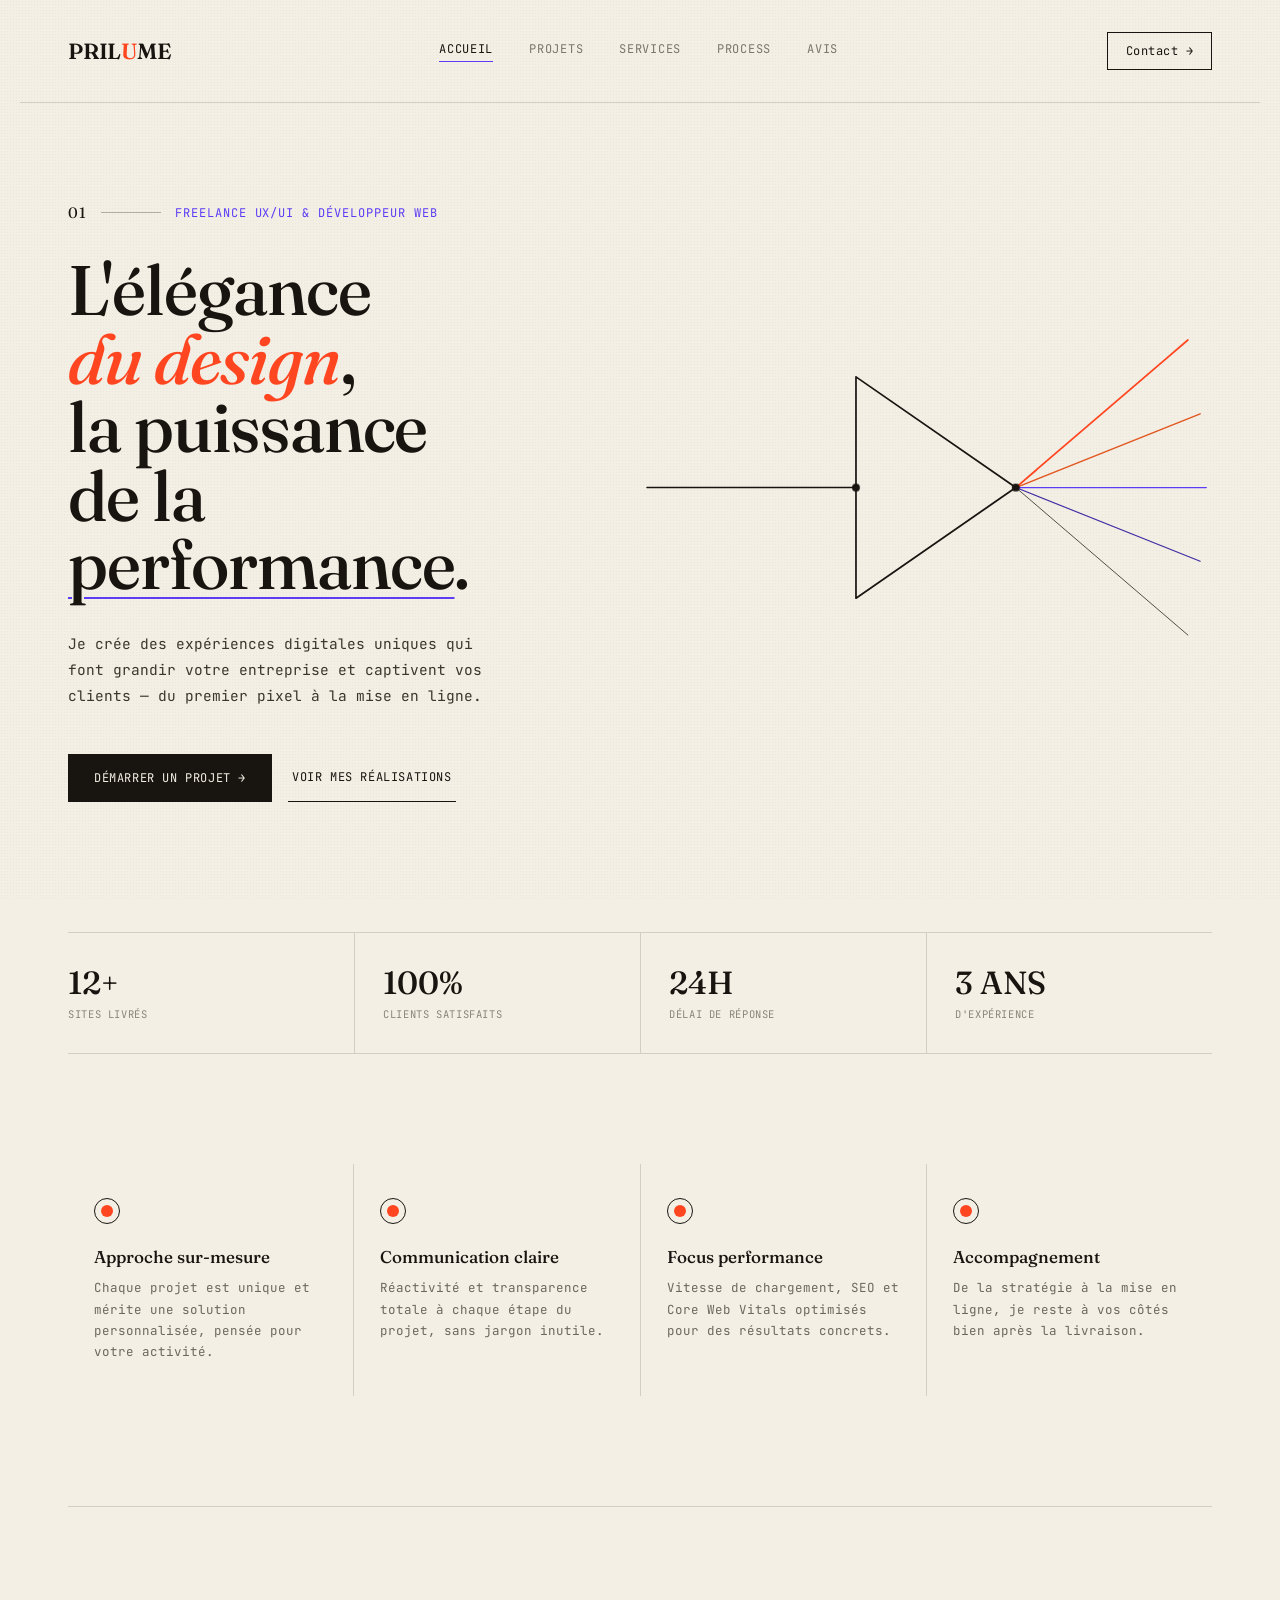
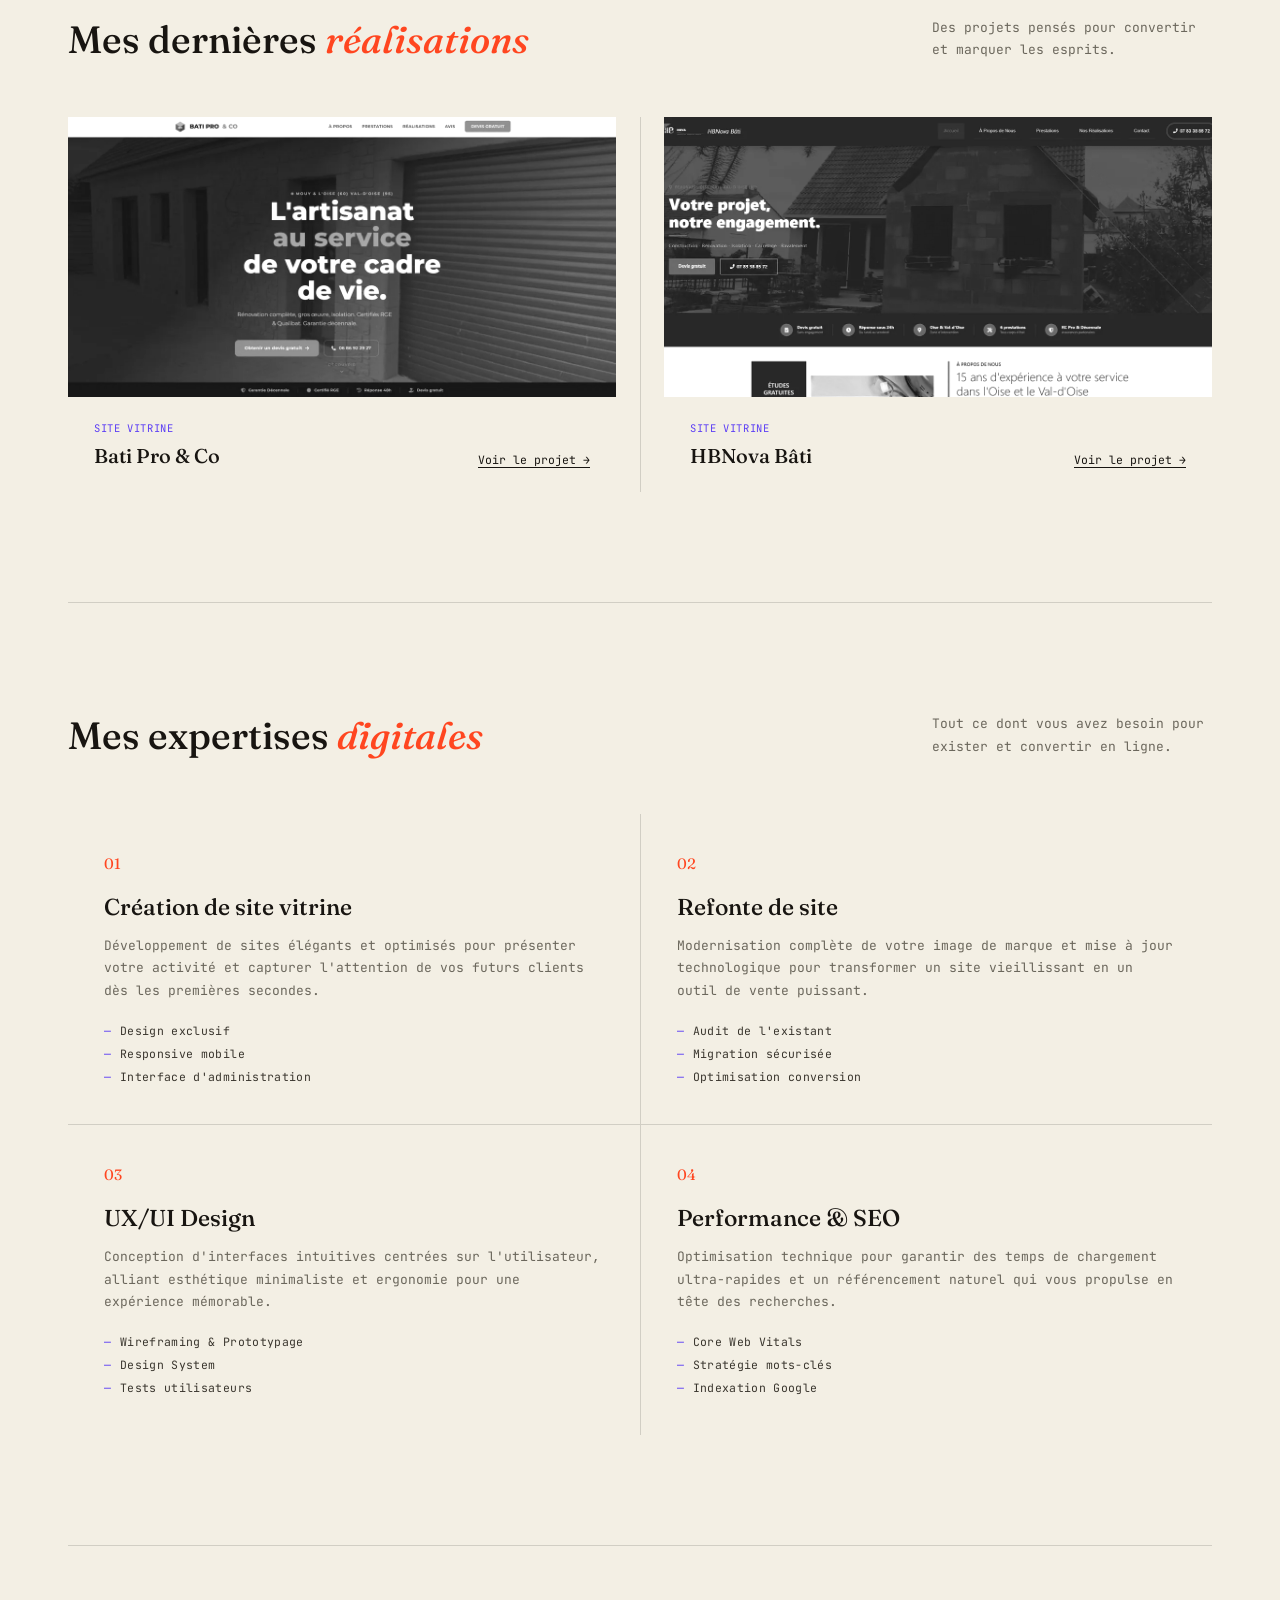
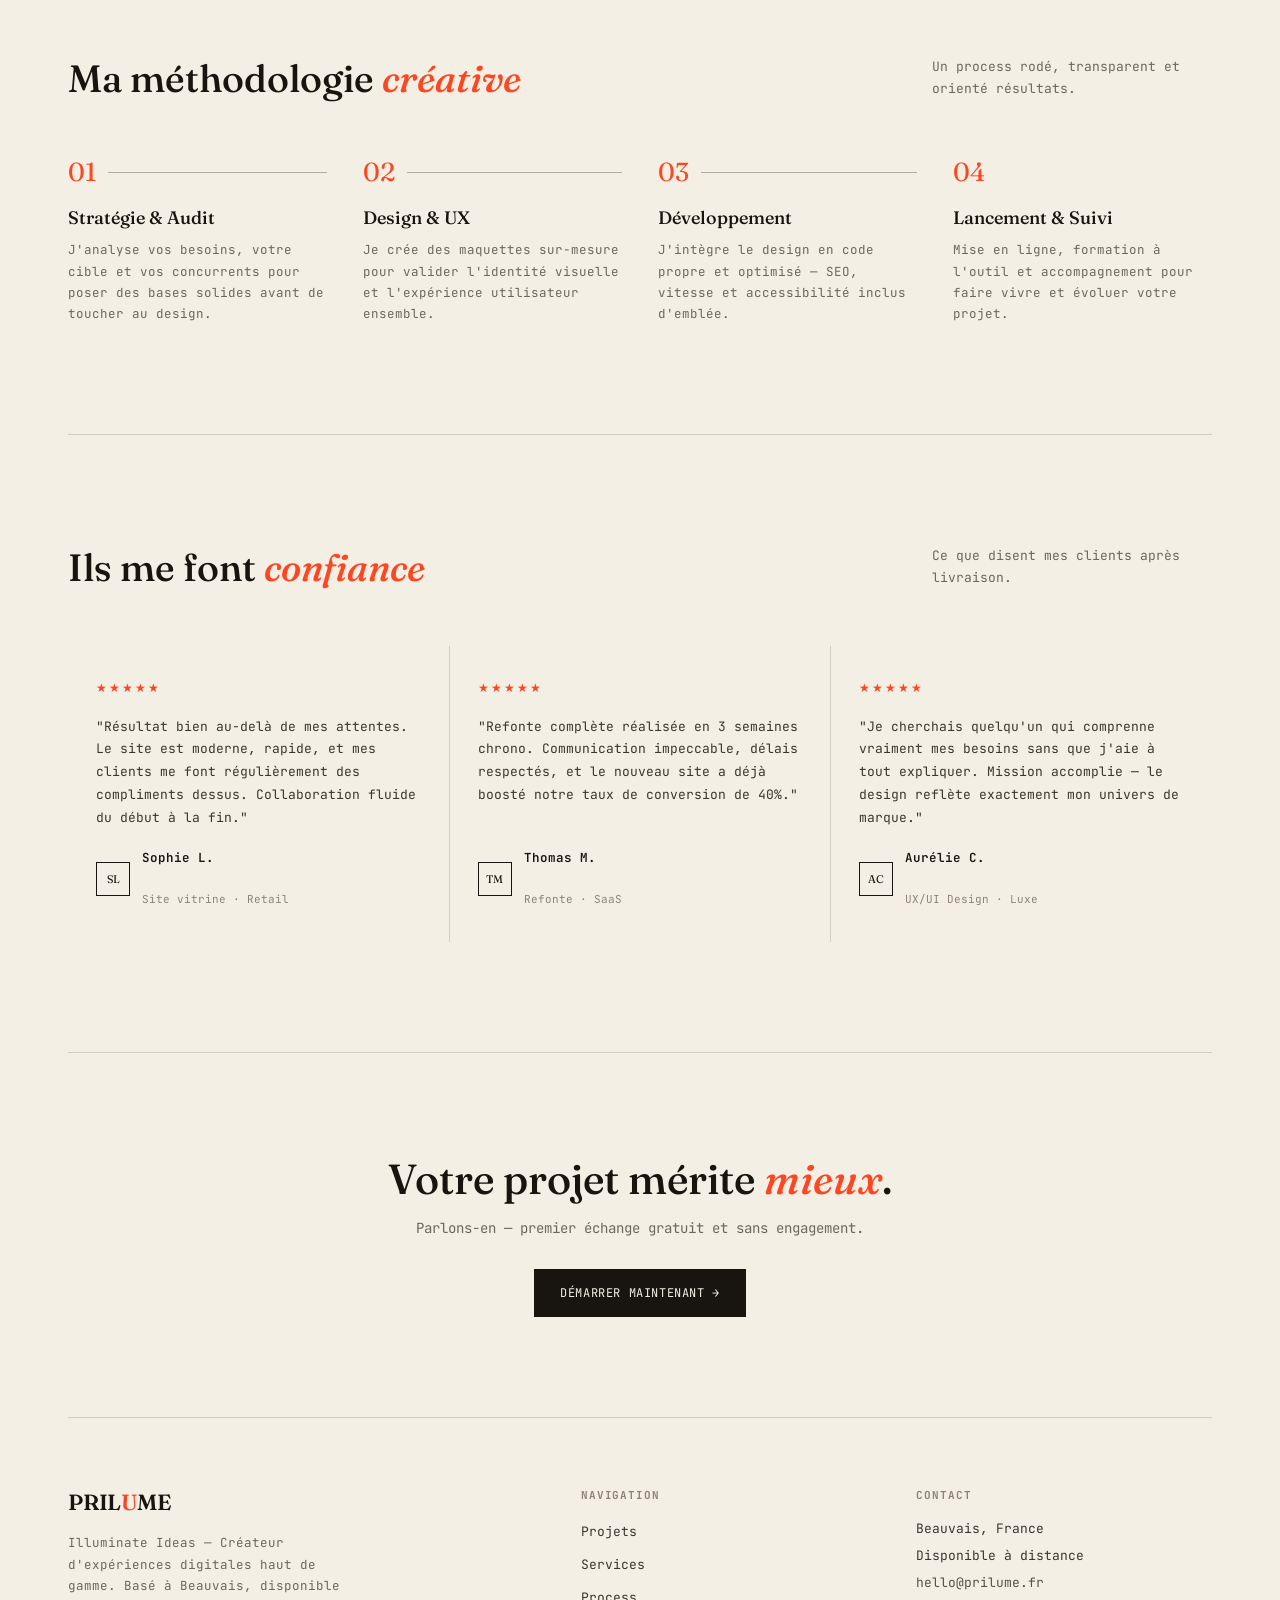
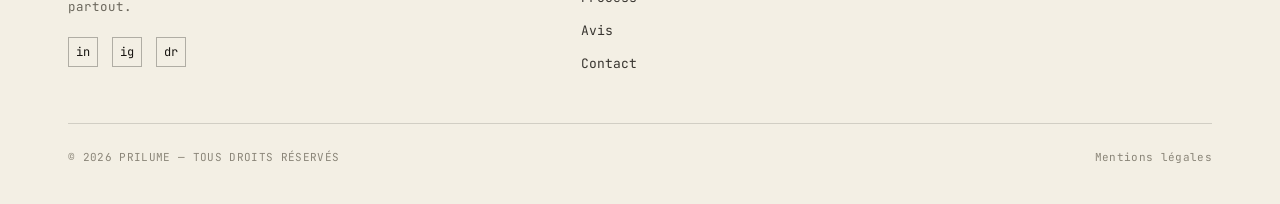
==== index.html @ 45b05589 "Update project link to point to the live site" ====
<!DOCTYPE html>
<html lang="fr">
<head>
<meta charset="UTF-8" />
<meta name="viewport" content="width=device-width, initial-scale=1.0">

<!-- ═══ SEO PRIMAIRE ═══ -->
<title>Prilume — Illuminate Ideas | Freelance UX/UI & Développeur Web Beauvais</title>
<meta name="description" content="Freelance UX/UI & développeur web basé à Beauvais. Sites vitrines, refontes et expériences digitales sur-mesure. Devis gratuit.">
<meta name="author" content="Prilume">
<meta name="robots" content="index, follow, max-snippet:-1, max-image-preview:large, max-video-preview:-1">
<meta name="theme-color" content="#F3EFE4">
<link rel="canonical" href="https://www.prilume.fr/">

<!-- ═══ OPEN GRAPH ═══ -->
<meta property="og:type" content="website">
<meta property="og:locale" content="fr_FR">
<meta property="og:site_name" content="Prilume">
<meta property="og:url" content="https://www.prilume.fr/">
<meta property="og:title" content="Prilume — Illuminate Ideas | Création de sites web modernes">
<meta property="og:description" content="Freelance UX/UI & développeur web basé à Beauvais. Sites vitrines, refontes et expériences digitales sur-mesure. Devis gratuit.">
<meta property="og:image" content="https://www.prilume.fr/img/og-image.jpg">
<meta property="og:image:width" content="1200">
<meta property="og:image:height" content="630">
<meta property="og:image:alt" content="Prilume — Illuminate Ideas">

<!-- ═══ TWITTER CARD ═══ -->
<meta name="twitter:card" content="summary_large_image">
<meta name="twitter:title" content="Prilume — Illuminate Ideas | Création de sites web modernes">
<meta name="twitter:description" content="Freelance UX/UI & développeur web. Sites vitrines, refontes, UX/UI design sur-mesure. Basé à Beauvais.">
<meta name="twitter:image" content="https://www.prilume.fr/img/og-image.jpg">

<!-- ═══ SCHEMA.ORG JSON-LD ═══ -->
<script type="application/ld+json">
[
  {
    "@context": "https://schema.org",
    "@type": "Person",
    "name": "Prilume",
    "url": "https://www.prilume.fr",
    "email": "hello@prilume.fr",
    "jobTitle": "Développeur Web & Designer UX/UI Freelance — Prilume",
    "description": "Freelance UX/UI & développeur web. Basé à Beauvais, disponible à distance. Illuminate Ideas.",
    "address": {
      "@type": "PostalAddress",
      "addressLocality": "Beauvais",
      "addressRegion": "Hauts-de-France",
      "addressCountry": "FR"
    },
    "knowsAbout": ["Création de site web", "UX/UI Design", "SEO", "Refonte web", "Performance web", "HTML", "CSS", "JavaScript"]
  },
  {
    "@context": "https://schema.org",
    "@type": "WebSite",
    "url": "https://www.prilume.fr",
    "name": "Prilume",
    "description": "Freelance UX/UI & développeur web — Illuminate Ideas",
    "inLanguage": "fr-FR"
  },
  {
    "@context": "https://schema.org",
    "@type": "ItemList",
    "name": "Services Prilume",
    "itemListElement": [
      {
        "@type": "Service",
        "position": 1,
        "name": "Création de site vitrine",
        "description": "Développement de sites élégants et optimisés pour présenter votre activité.",
        "provider": { "@type": "Person", "name": "Prilume" },
        "areaServed": "France"
      },
      {
        "@type": "Service",
        "position": 2,
        "name": "Refonte de site web",
        "description": "Modernisation complète de votre image de marque et mise à jour technologique.",
        "provider": { "@type": "Person", "name": "Prilume" },
        "areaServed": "France"
      },
      {
        "@type": "Service",
        "position": 3,
        "name": "UX/UI Design",
        "description": "Conception d'interfaces intuitives centrées sur l'utilisateur.",
        "provider": { "@type": "Person", "name": "Prilume" },
        "areaServed": "France"
      },
      {
        "@type": "Service",
        "position": 4,
        "name": "Performance & SEO",
        "description": "Optimisation technique et référencement naturel.",
        "provider": { "@type": "Person", "name": "Prilume" },
        "areaServed": "France"
      }
    ]
  }
]
</script>

<link rel="icon" type="image/x-icon" href="img/favicon.ico">
<link rel="icon" type="image/png" sizes="32x32" href="img/favicon-32.png">
<link rel="apple-touch-icon" href="img/apple-touch-icon.png">
<link rel="preconnect" href="https://fonts.googleapis.com">
<link rel="preconnect" href="https://fonts.gstatic.com" crossorigin>
<link href="https://fonts.googleapis.com/css2?family=Fraunces:ital,opsz,wght@0,9..144,300;0,9..144,500;0,9..144,600;1,9..144,500&family=JetBrains+Mono:wght@400;500&display=swap" rel="stylesheet">
<link rel="stylesheet" href="style.css">
</head>
<body>

<div class="paper-texture"></div>

<header class="site-header">
  <a href="index.html" class="brand">PRIL<span>U</span>ME</a>
  <nav class="links">
    <a href="#accueil" class="on">Accueil</a>
    <a href="#projets">Projets</a>
    <a href="#services">Services</a>
    <a href="#process">Process</a>
    <a href="#avis">Avis</a>
  </nav>
  <a href="contact.html" class="cta-tag">Contact →</a>
</header>

<div class="wrap">

  <!-- ============ HERO ============ -->
  <section class="hero" id="accueil">
    <div class="hero-left">
      <div class="index-tag">
        <span class="num">01</span>
        <span class="rule"></span>
        <span>FREELANCE UX/UI &amp; DÉVELOPPEUR WEB</span>
      </div>
      <h1 class="hero-title">L'élégance<br/><em>du design</em>,<br/>la puissance<br/>de la <span class="u">performance</span>.</h1>
      <p class="lede">Je crée des expériences digitales uniques qui font grandir votre entreprise et captivent vos clients — du premier pixel à la mise en ligne.</p>
      <div class="btn-row">
        <a href="contact.html" class="btn-ink">DÉMARRER UN PROJET →</a>
        <a href="#projets" class="btn-ghost">VOIR MES RÉALISATIONS</a>
      </div>
    </div>

    <div class="hero-right">
      <div class="optic">
        <svg viewBox="0 85 460 300" id="opticSvg">
          <line id="p-incident" class="draw" x1="0" y1="240" x2="170" y2="240" stroke="#181511" stroke-width="1.2"/>
          <polygon id="p-prism" class="draw" points="170,150 170,330 300,240" stroke="#181511" stroke-width="1.4"/>

          <line id="p-r1" class="draw" x1="300" y1="240" x2="440" y2="120" stroke="#FF4620" stroke-width="1.4"/>
          <line id="p-r2" class="draw" x1="300" y1="240" x2="450" y2="180" stroke="#e2551f" stroke-width="1.1"/>
          <line id="p-r3" class="draw" x1="300" y1="240" x2="455" y2="240" stroke="#5B3DF5" stroke-width="1"/>
          <line id="p-r4" class="draw" x1="300" y1="240" x2="450" y2="300" stroke="#3d2ba3" stroke-width="0.9"/>
          <line id="p-r5" class="draw" x1="300" y1="240" x2="440" y2="360" stroke="#181511" stroke-width="0.6"/>

          <circle class="dot-pop" cx="170" cy="240" r="3.2" fill="#181511" style="animation-delay:.55s"/>
          <circle class="dot-pop" cx="300" cy="240" r="3.2" fill="#181511" style="animation-delay:.95s"/>
        </svg>
        <div class="optic-caption" id="opticCaption">ONE VISION. <span class="lambda">INFINITE DIRECTIONS.</span></div>
      </div>
    </div>
  </section>

  <!-- ============ STATS ============ -->
  <div class="stats">
    <div class="stat"><b>12+</b><span>SITES LIVRÉS</span></div>
    <div class="stat"><b>100%</b><span>CLIENTS SATISFAITS</span></div>
    <div class="stat"><b>24H</b><span>DÉLAI DE RÉPONSE</span></div>
    <div class="stat"><b>3 ANS</b><span>D'EXPÉRIENCE</span></div>
  </div>

  <!-- ============ FEATURES ============ -->
  <section class="section">
    <div class="features-grid">
      <div class="feature-card">
        <div class="icon-mark"></div>
        <h3>Approche sur-mesure</h3>
        <p>Chaque projet est unique et mérite une solution personnalisée, pensée pour votre activité.</p>
      </div>
      <div class="feature-card">
        <div class="icon-mark"></div>
        <h3>Communication claire</h3>
        <p>Réactivité et transparence totale à chaque étape du projet, sans jargon inutile.</p>
      </div>
      <div class="feature-card">
        <div class="icon-mark"></div>
        <h3>Focus performance</h3>
        <p>Vitesse de chargement, SEO et Core Web Vitals optimisés pour des résultats concrets.</p>
      </div>
      <div class="feature-card">
        <div class="icon-mark"></div>
        <h3>Accompagnement</h3>
        <p>De la stratégie à la mise en ligne, je reste à vos côtés bien après la livraison.</p>
      </div>
    </div>
  </section>

  <!-- ============ PORTFOLIO ============ -->
  <section class="section" id="projets">
    <div class="sec-head">
      <h2>Mes dernières <em>réalisations</em></h2>
      <p>Des projets pensés pour convertir et marquer les esprits.</p>
    </div>
    <div class="project-grid">
      <div class="project-card">
        <div class="project-media">
          <img src="img/bati-pro-.webp" alt="Capture d'écran du site Bati Pro & Co" loading="lazy">
        </div>
        <div class="project-info">
          <div>
            <span class="tag">Site vitrine</span>
            <h3>Bati Pro &amp; Co</h3>
          </div>
          <a href="https://bati-pro-co.fr" target="_blank">Voir le projet →</a>
        </div>
      </div>
      <div class="project-card">
        <div class="project-media">
          <img src="img/hbnova-bati.webp" alt="Capture d'écran du site HBNova Bâti" loading="lazy">
        </div>
        <div class="project-info">
          <div>
            <span class="tag">Site vitrine</span>
            <h3>HBNova Bâti</h3>
          </div>
          <a href="https://cem79687.github.io/BatiNova/" target="_blank">Voir le projet →</a>
        </div>
      </div>
    </div>
  </section>

  <!-- ============ SERVICES ============ -->
  <section class="section" id="services">
    <div class="sec-head">
      <h2>Mes expertises <em>digitales</em></h2>
      <p>Tout ce dont vous avez besoin pour exister et convertir en ligne.</p>
    </div>
    <div class="services-grid">
      <div class="service-box">
        <div class="n">01</div>
        <h3>Création de site vitrine</h3>
        <p>Développement de sites élégants et optimisés pour présenter votre activité et capturer l'attention de vos futurs clients dès les premières secondes.</p>
        <ul class="details">
          <li>Design exclusif</li>
          <li>Responsive mobile</li>
          <li>Interface d'administration</li>
        </ul>
      </div>
      <div class="service-box">
        <div class="n">02</div>
        <h3>Refonte de site</h3>
        <p>Modernisation complète de votre image de marque et mise à jour technologique pour transformer un site vieillissant en un outil de vente puissant.</p>
        <ul class="details">
          <li>Audit de l'existant</li>
          <li>Migration sécurisée</li>
          <li>Optimisation conversion</li>
        </ul>
      </div>
      <div class="service-box">
        <div class="n">03</div>
        <h3>UX/UI Design</h3>
        <p>Conception d'interfaces intuitives centrées sur l'utilisateur, alliant esthétique minimaliste et ergonomie pour une expérience mémorable.</p>
        <ul class="details">
          <li>Wireframing &amp; Prototypage</li>
          <li>Design System</li>
          <li>Tests utilisateurs</li>
        </ul>
      </div>
      <div class="service-box">
        <div class="n">04</div>
        <h3>Performance &amp; SEO</h3>
        <p>Optimisation technique pour garantir des temps de chargement ultra-rapides et un référencement naturel qui vous propulse en tête des recherches.</p>
        <ul class="details">
          <li>Core Web Vitals</li>
          <li>Stratégie mots-clés</li>
          <li>Indexation Google</li>
        </ul>
      </div>
    </div>
  </section>

  <!-- ============ PROCESS ============ -->
  <section class="section" id="process">
    <div class="sec-head">
      <h2>Ma méthodologie <em>créative</em></h2>
      <p>Un process rodé, transparent et orienté résultats.</p>
    </div>
    <div class="process-steps">
      <div class="step">
        <div class="step-head"><span class="step-num">01</span><div class="step-line"></div></div>
        <h3>Stratégie &amp; Audit</h3>
        <p>J'analyse vos besoins, votre cible et vos concurrents pour poser des bases solides avant de toucher au design.</p>
      </div>
      <div class="step">
        <div class="step-head"><span class="step-num">02</span><div class="step-line"></div></div>
        <h3>Design &amp; UX</h3>
        <p>Je crée des maquettes sur-mesure pour valider l'identité visuelle et l'expérience utilisateur ensemble.</p>
      </div>
      <div class="step">
        <div class="step-head"><span class="step-num">03</span><div class="step-line"></div></div>
        <h3>Développement</h3>
        <p>J'intègre le design en code propre et optimisé — SEO, vitesse et accessibilité inclus d'emblée.</p>
      </div>
      <div class="step">
        <div class="step-head"><span class="step-num">04</span></div>
        <h3>Lancement &amp; Suivi</h3>
        <p>Mise en ligne, formation à l'outil et accompagnement pour faire vivre et évoluer votre projet.</p>
      </div>
    </div>
  </section>

  <!-- ============ AVIS ============ -->
  <section class="section" id="avis">
    <div class="sec-head">
      <h2>Ils me font <em>confiance</em></h2>
      <p>Ce que disent mes clients après livraison.</p>
    </div>
    <div class="avis-grid">
      <div class="avis-card">
        <div class="avis-stars">★★★★★</div>
        <p class="quote">"Résultat bien au-delà de mes attentes. Le site est moderne, rapide, et mes clients me font régulièrement des compliments dessus. Collaboration fluide du début à la fin."</p>
        <div class="avis-author">
          <div class="avis-avatar">SL</div>
          <div><strong>Sophie L.</strong><br/><span>Site vitrine · Retail</span></div>
        </div>
      </div>
      <div class="avis-card">
        <div class="avis-stars">★★★★★</div>
        <p class="quote">"Refonte complète réalisée en 3 semaines chrono. Communication impeccable, délais respectés, et le nouveau site a déjà boosté notre taux de conversion de 40%."</p>
        <div class="avis-author">
          <div class="avis-avatar">TM</div>
          <div><strong>Thomas M.</strong><br/><span>Refonte · SaaS</span></div>
        </div>
      </div>
      <div class="avis-card">
        <div class="avis-stars">★★★★★</div>
        <p class="quote">"Je cherchais quelqu'un qui comprenne vraiment mes besoins sans que j'aie à tout expliquer. Mission accomplie — le design reflète exactement mon univers de marque."</p>
        <div class="avis-author">
          <div class="avis-avatar">AC</div>
          <div><strong>Aurélie C.</strong><br/><span>UX/UI Design · Luxe</span></div>
        </div>
      </div>
    </div>
  </section>

  <!-- ============ CTA BAND ============ -->
  <div class="cta-band">
    <h2>Votre projet mérite <em>mieux</em>.</h2>
    <p>Parlons-en — premier échange gratuit et sans engagement.</p>
    <a href="contact.html" class="btn-ink">DÉMARRER MAINTENANT →</a>
  </div>

  <!-- ============ FOOTER ============ -->
  <footer class="site-footer">
    <div class="footer-grid">
      <div class="footer-brand">
        <a href="index.html" class="brand">PRIL<span>U</span>ME</a>
        <p>Illuminate Ideas — Créateur d'expériences digitales haut de gamme. Basé à Beauvais, disponible partout.</p>
        <div class="footer-socials">
          <a href="#" aria-label="LinkedIn">in</a>
          <a href="#" aria-label="Instagram">ig</a>
          <a href="#" aria-label="Dribbble">dr</a>
        </div>
      </div>
      <div class="footer-col">
        <h4>Navigation</h4>
        <ul>
          <li><a href="#projets">Projets</a></li>
          <li><a href="#services">Services</a></li>
          <li><a href="#process">Process</a></li>
          <li><a href="#avis">Avis</a></li>
          <li><a href="contact.html">Contact</a></li>
        </ul>
      </div>
      <div class="footer-col">
        <h4>Contact</h4>
        <p>Beauvais, France</p>
        <p>Disponible à distance</p>
        <p><a href="mailto:hello@prilume.fr">hello@prilume.fr</a></p>
      </div>
    </div>
    <div class="wrap footer-bottom" style="padding-left:0;padding-right:0;">
      <span>© 2026 PRILUME — TOUS DROITS RÉSERVÉS</span>
      <div class="legal-links">
        <a href="mentions-legales.html">Mentions légales</a>
      </div>
    </div>
  </footer>

</div>

<script>
  function animatePrism(){
    const seq = [
      { id:"p-incident", d:550,  t:0 },
      { id:"p-prism",    d:750,  t:450 },
      { id:"p-r1",       d:400,  t:1300 },
      { id:"p-r2",       d:400,  t:1450 },
      { id:"p-r3",       d:400,  t:1600 },
      { id:"p-r4",       d:400,  t:1750 },
      { id:"p-r5",       d:400,  t:1900 },
    ];
    seq.forEach(({id,d,t})=>{
      const el = document.getElementById(id);
      if(!el) return;
      const len = el.getTotalLength();
      el.style.transition = "none";
      el.style.strokeDasharray = len;
      el.style.strokeDashoffset = len;
      el.getBoundingClientRect();
      el.style.transition = `stroke-dashoffset ${d}ms ease`;
      setTimeout(()=>{ el.style.strokeDashoffset = 0; }, t);
    });

    // relance les popups (points + labels) en reinitialisant leur animation CSS
    document.querySelectorAll("#opticSvg .dot-pop, #opticSvg .optic-label").forEach(el=>{
      el.style.animation = "none";
      el.getBoundingClientRect();
      el.style.animation = "";
    });

    // texte "PRISM OF IDEAS" : reapparait juste apres la fin du dernier rayon
    const caption = document.getElementById("opticCaption");
    if(caption){
      caption.classList.remove("show");
      void caption.offsetWidth; // force reflow pour rejouer la transition
      setTimeout(()=> caption.classList.add("show"), 2450);
    }
  }

  // Delais des points/labels ajustes pour coller au rythme plus lent
  document.getElementById("opticSvg").querySelectorAll(".dot-pop")[0].style.animationDelay = ".5s";
  document.getElementById("opticSvg").querySelectorAll(".dot-pop")[1].style.animationDelay = "1.3s";

  window.addEventListener("load", ()=>{
    requestAnimationFrame(animatePrism);
    // boucle douce : relance toute la sequence toutes les 8 secondes
    setInterval(()=> requestAnimationFrame(animatePrism), 6000);
  });

  /* Nav active au scroll */
  const sections = document.querySelectorAll("section[id]");
  const navLinks = document.querySelectorAll("nav.links a[href^='#']");
  const obs = new IntersectionObserver((entries)=>{
    entries.forEach(e=>{
      if(e.isIntersecting){
        navLinks.forEach(l=>l.classList.remove("on"));
        const active = document.querySelector(`nav.links a[href="#${e.target.id}"]`);
        if(active) active.classList.add("on");
      }
    });
  }, { threshold:0.4 });
  sections.forEach(s=>obs.observe(s));
</script>

<a href="contact.html" class="floating-cta" id="floatingCta">DÉMARRER UN PROJET →</a>

<script>
  /* CTA flottant : apparait apres le hero, se cache pres du gros CTA du bas
     (pour eviter d'avoir deux boutons identiques visibles en meme temps) */
  const floatingCta = document.getElementById("floatingCta");
  const heroSection  = document.querySelector(".hero");
  const ctaBand      = document.querySelector(".cta-band");
  let pastHero = false;
  let nearBigCta = false;

  function updateFloatingCta(){
    if(!floatingCta) return;
    floatingCta.classList.toggle("show", pastHero && !nearBigCta);
  }

  if(heroSection){
    new IntersectionObserver((entries)=>{
      entries.forEach(e=>{
        pastHero = !e.isIntersecting && e.boundingClientRect.top < 0;
        updateFloatingCta();
      });
    }, { threshold:0 }).observe(heroSection);
  }

  if(ctaBand){
    new IntersectionObserver((entries)=>{
      entries.forEach(e=>{
        nearBigCta = e.isIntersecting;
        updateFloatingCta();
      });
    }, { threshold:0.15 }).observe(ctaBand);
  }
</script>

</body>
</html>
---- style.css ----
/* ===================================================
   PRILUME — Direction "Spectre & Papier"
   Feuille de style partagee (toutes pages)
=================================================== */

:root{
  --paper: #F3EFE4;
  --paper-2: #ECE7D8;
  --ink: #181511;
  --ink-soft: #3a362e;
  --ink-mute: #6b675c;
  --ink-faint: #8a8578;
  --line: rgba(24,21,17,0.15);
  --line-strong: rgba(24,21,17,0.3);
  --orange: #FF4620;
  --violet: #5B3DF5;
  --violet-dark: #3d2ba3;
}

*{ box-sizing:border-box; margin:0; padding:0; }
html{ scroll-behavior:smooth; }
body{
  background:var(--paper);
  color:var(--ink);
  font-family:'JetBrains Mono', monospace;
  overflow-x:hidden;
}
a{ color:inherit; }
img{ max-width:100%; display:block; }
ul{ list-style:none; }

.paper-texture{
  position:fixed; inset:0;
  background-image: radial-gradient(rgba(24,21,17,0.035) 1px, transparent 1px);
  background-size:3px 3px;
  pointer-events:none; z-index:1;
}

.wrap{ max-width:1240px; margin:0 auto; padding:0 48px; position:relative; z-index:2; }
@media (max-width:800px){ .wrap{ padding:0 24px; } }

/* ============ NAV ============ */
header.site-header{
  display:flex; align-items:center; justify-content:space-between;
  padding:32px 48px; max-width:1240px; margin:0 auto;
  border-bottom:1px solid var(--line);
  position:relative; z-index:20;
}
@media (max-width:800px){ header.site-header{ padding:24px; } }

.brand{ font-family:'Fraunces', serif; font-size:22px; font-weight:600; letter-spacing:-0.01em; text-decoration:none; }
.brand span{ color:var(--orange); }

nav.links{ display:flex; gap:36px; font-size:12px; letter-spacing:0.06em; text-transform:uppercase; }
nav.links a{ text-decoration:none; opacity:0.55; transition:opacity .2s; padding-bottom:4px; }
nav.links a.on{ opacity:1; border-bottom:1px solid var(--violet); }
nav.links a:hover{ opacity:1; }
@media (max-width:900px){ nav.links{ display:none; } }

.cta-tag{
  font-size:12px; letter-spacing:0.04em; padding:10px 18px;
  border:1px solid var(--ink); text-decoration:none; white-space:nowrap;
}
.cta-tag:hover{ background:var(--ink); color:var(--paper); }

/* ============ INDEX TAG (badge/kicker) ============ */
.index-tag{
  display:flex; align-items:center; gap:14px;
  font-size:12px; letter-spacing:0.08em; color:var(--violet); margin-bottom:34px;
}
.index-tag .num{ font-family:'Fraunces', serif; font-size:15px; color:var(--ink); }
.index-tag .rule{ flex:1; max-width:60px; height:1px; background:var(--line-strong); }

/* ============ HERO ============ */
.hero{
  display:grid; grid-template-columns:1fr 1.05fr; gap:40px;
  align-items:center; padding:100px 0 130px;
}
@media (max-width:900px){ .hero{ grid-template-columns:1fr; padding:60px 0 70px; } }

h1.hero-title{
  font-family:'Fraunces', serif; font-weight:500; font-size:70px;
  line-height:0.98; letter-spacing:-0.015em; margin-bottom:32px;
}
@media (max-width:900px){ h1.hero-title{ font-size:44px; } }
h1.hero-title em{ font-style:italic; color:var(--orange); }
h1.hero-title .u{ text-decoration:underline; text-decoration-color:var(--violet); text-underline-offset:8px; text-decoration-thickness:2px; font-style:normal; }

.lede{ font-size:14.5px; line-height:1.8; max-width:420px; color:var(--ink-soft); margin-bottom:44px; }

.btn-row{ display:flex; gap:16px; align-items:center; flex-wrap:wrap; }
.btn-ink{
  background:var(--ink); color:var(--paper); font-size:12px; letter-spacing:0.05em;
  padding:16px 26px; text-decoration:none; display:inline-flex; align-items:center; gap:10px;
  border:none; cursor:pointer; font-family:'JetBrains Mono', monospace;
}
.btn-ink:hover{ background:var(--orange); }
.btn-ghost{
  font-size:12px; letter-spacing:0.05em; padding:16px 4px;
  border-bottom:1px solid var(--ink); text-decoration:none;
}

/* ============ Diagramme optique ============ */
.optic{ position:relative; aspect-ratio: 460 / 300; width:100%; }
@media (max-width:900px){ .optic{ aspect-ratio: 460 / 300; } }
.optic svg{ width:100%; height:100%; overflow:visible; }
.draw{ fill:none; stroke-linecap:round; stroke-linejoin:round; }
.dot-pop{ opacity:0; transform-origin:center; animation:popIn .4s ease forwards; }
@keyframes popIn{ 0%{opacity:0; transform:scale(0);} 70%{opacity:1; transform:scale(1.4);} 100%{opacity:1; transform:scale(1);} }
.optic-label{ font-family:'JetBrains Mono', monospace; font-size:10.5px; letter-spacing:0.05em; fill:var(--ink-faint); opacity:0; animation:fadeInLabel .6s ease forwards; }
@keyframes fadeInLabel{ to{opacity:1;} }

.optic-caption{
  text-align:center; margin-top:22px;
  font-size:11.5px; letter-spacing:0.38em; text-transform:uppercase;
  color:var(--ink-mute);
  opacity:0; transform:translateY(8px);
  transition:opacity 1.3s ease, transform 1.3s ease;
}
.optic-caption.show{ opacity:1; transform:translateY(0); }
.optic-caption .lambda{ color:var(--orange); font-style:normal; }

/* ============ STATS ============ */
.stats{
  display:grid; grid-template-columns:repeat(4,1fr);
  border-top:1px solid var(--line); border-bottom:1px solid var(--line);
}
@media (max-width:700px){ .stats{ grid-template-columns:repeat(2,1fr); } }
.stat{ padding:30px 0; border-left:1px solid var(--line); padding-left:28px; }
.stat:first-child{ border-left:none; padding-left:0; }
@media (max-width:700px){ .stat:nth-child(2n+1){ border-left:none; padding-left:0; } .stat{ border-top:1px solid var(--line); padding-top:24px; } .stat:nth-child(-n+2){ border-top:none; } }
.stat b{ font-family:'Fraunces', serif; font-size:32px; font-weight:500; display:block; }
.stat span{ font-size:10.5px; letter-spacing:0.06em; color:var(--ink-faint); text-transform:uppercase; }

/* ============ SECTION HEADER GENERIQUE ============ */
.section{ padding:110px 0; border-bottom:1px solid var(--line); }
@media (max-width:900px){ .section{ padding:64px 0; } }
.sec-head{ display:flex; justify-content:space-between; align-items:flex-end; margin-bottom:56px; gap:40px; }
@media (max-width:800px){ .sec-head{ flex-direction:column; align-items:flex-start; gap:16px; } }
.sec-head h2{ font-family:'Fraunces', serif; font-weight:500; font-size:38px; max-width:520px; line-height:1.12; }
.sec-head h2 em{ font-style:italic; color:var(--orange); }
.sec-head p{ font-size:13px; color:var(--ink-mute); max-width:280px; line-height:1.7; }

/* ============ FEATURES ============ */
.features-grid{ display:grid; grid-template-columns:repeat(4,1fr); gap:1px; background:var(--line); }
@media (max-width:900px){ .features-grid{ grid-template-columns:repeat(2,1fr); } }
.feature-card{ background:var(--paper); padding:34px 26px; }
.feature-card .icon-mark{ width:26px; height:26px; border:1px solid var(--ink); border-radius:50%; margin-bottom:22px; position:relative; }
.feature-card .icon-mark::after{ content:""; position:absolute; inset:6px; background:var(--orange); border-radius:50%; }
.feature-card h3{ font-family:'Fraunces', serif; font-weight:500; font-size:17px; margin-bottom:10px; }
.feature-card p{ font-size:12.5px; line-height:1.7; color:var(--ink-mute); }

/* ============ PORTFOLIO ============ */
.project-grid{ display:grid; grid-template-columns:repeat(2,1fr); gap:48px; }
@media (max-width:800px){ .project-grid{ grid-template-columns:1fr; gap:40px; } }
.project-card{ background:var(--paper); position:relative; overflow:visible; }
.project-card:not(:first-child)::before{ content:""; position:absolute; left:-24px; top:0; bottom:0; width:1px; background:var(--line); }
@media (max-width:800px){ .project-card:not(:first-child)::before{ display:none; } }
.project-media{ height:280px; overflow:hidden; background:var(--paper-2); position:relative; }
.project-media img{ width:100%; height:100%; object-fit:cover; transition:filter .3s ease; }
@media (hover:hover) and (pointer:fine){
  .project-media img{ filter:grayscale(1) contrast(1.05); }
  .project-card:hover .project-media img{ filter:grayscale(0) contrast(1.05); }
}
.project-placeholder{ height:280px; display:flex; flex-direction:column; align-items:center; justify-content:center; gap:10px; color:var(--ink-faint); border:1px dashed var(--line-strong); margin:1px; }
.project-info{ padding:24px 26px; display:flex; justify-content:space-between; align-items:flex-end; }
.project-info span.tag{ font-size:10.5px; letter-spacing:0.06em; color:var(--violet); text-transform:uppercase; display:block; margin-bottom:8px; }
.project-info h3{ font-family:'Fraunces', serif; font-weight:500; font-size:20px; }
.project-info a{ font-size:11.5px; text-decoration:none; border-bottom:1px solid var(--ink); white-space:nowrap; }

/* ============ SERVICES ============ */
.services-grid{ display:grid; grid-template-columns:repeat(2,1fr); gap:1px; background:var(--line); }
@media (max-width:800px){ .services-grid{ grid-template-columns:1fr; } }
.service-box{ background:var(--paper); padding:40px 36px; }
.service-box .n{ font-family:'Fraunces', serif; font-size:15px; color:var(--orange); margin-bottom:20px; }
.service-box h3{ font-family:'Fraunces', serif; font-weight:500; font-size:23px; margin-bottom:14px; }
.service-box p{ font-size:13px; line-height:1.75; color:var(--ink-mute); margin-bottom:20px; }
.service-box .details{ display:flex; flex-direction:column; gap:8px; }
.service-box .details li{ font-size:11.5px; letter-spacing:0.03em; color:var(--ink-soft); padding-left:16px; position:relative; }
.service-box .details li::before{ content:"—"; position:absolute; left:0; color:var(--violet); }

/* ============ PROCESS ============ */
.process-steps{ display:grid; grid-template-columns:repeat(4,1fr); gap:36px; }
@media (max-width:800px){ .process-steps{ grid-template-columns:1fr 1fr; } }
.step .step-head{ display:flex; align-items:center; gap:12px; margin-bottom:18px; }
.step .step-num{ font-family:'Fraunces', serif; font-size:26px; color:var(--orange); }
.step .step-line{ flex:1; height:1px; background:var(--line-strong); }
.step h3{ font-family:'Fraunces', serif; font-weight:500; font-size:18px; margin-bottom:10px; }
.step p{ font-size:12.5px; line-height:1.7; color:var(--ink-mute); }

/* ============ AVIS ============ */
.avis-grid{ display:grid; grid-template-columns:repeat(3,1fr); gap:1px; background:var(--line); }
@media (max-width:800px){ .avis-grid{ grid-template-columns:1fr; } }
.avis-card{ background:var(--paper); padding:34px 28px; display:flex; flex-direction:column; gap:20px; }
.avis-stars{ color:var(--orange); font-size:12px; letter-spacing:2px; }
.avis-card p.quote{ font-size:13px; line-height:1.75; color:var(--ink-soft); }
.avis-author{ display:flex; align-items:center; gap:12px; margin-top:auto; }
.avis-avatar{ width:34px; height:34px; border:1px solid var(--ink); display:flex; align-items:center; justify-content:center; font-size:11px; font-family:'Fraunces',serif; flex-shrink:0; }
.avis-author strong{ display:block; font-size:12.5px; font-weight:600; }
.avis-author span{ font-size:11px; color:var(--ink-faint); }

/* ============ CTA BAND ============ */
.cta-band{ padding:100px 0; text-align:center; border-bottom:1px solid var(--line); }
.cta-band h2{ font-family:'Fraunces', serif; font-weight:500; font-size:42px; margin-bottom:14px; }
.cta-band h2 em{ font-style:italic; color:var(--orange); }
.cta-band p{ font-size:14px; color:var(--ink-mute); margin-bottom:32px; }
.cta-band .btn-ink{ display:inline-flex; }

/* ============ FOOTER ============ */
footer.site-footer{ padding-top:70px; }
.footer-grid{ display:grid; grid-template-columns:1.6fr 1fr 1fr; gap:40px; padding-bottom:50px; }
@media (max-width:800px){ .footer-grid{ grid-template-columns:1fr; gap:36px; } }
.footer-brand .brand{ margin-bottom:16px; display:inline-block; }
.footer-brand p{ font-size:12.5px; line-height:1.7; color:var(--ink-mute); max-width:280px; margin-bottom:20px; }
.footer-socials{ display:flex; gap:14px; }
.footer-socials a{ width:30px; height:30px; border:1px solid var(--line-strong); display:flex; align-items:center; justify-content:center; text-decoration:none; font-size:12px; }
.footer-socials a:hover{ border-color:var(--ink); background:var(--ink); color:var(--paper); }
.footer-col h4{ font-size:11px; letter-spacing:0.08em; text-transform:uppercase; color:var(--ink-faint); margin-bottom:18px; }
.footer-col ul{ display:flex; flex-direction:column; gap:12px; }
.footer-col a{ font-size:13px; text-decoration:none; opacity:0.85; }
.footer-col a:hover{ opacity:1; border-bottom:1px solid var(--ink); }
.footer-col p{ font-size:13px; margin-bottom:10px; opacity:0.85; }

.footer-bottom{
  border-top:1px solid var(--line); padding:26px 0 40px;
  display:flex; justify-content:space-between; align-items:center;
  font-size:11px; color:var(--ink-faint); letter-spacing:0.03em; flex-wrap:wrap; gap:12px;
}
.footer-bottom a{ text-decoration:none; }
.footer-bottom a:hover{ color:var(--ink); border-bottom:1px solid var(--ink); }
.footer-bottom .legal-links{ display:flex; gap:20px; }

/* ============ PAGE INTRO (contact / mentions) ============ */
.page-intro{ padding:80px 0 40px; }
@media (max-width:900px){ .page-intro{ padding:50px 0 30px; } }
.page-intro h1{ font-family:'Fraunces', serif; font-weight:500; font-size:56px; line-height:1.05; margin-bottom:20px; }
@media (max-width:900px){ .page-intro h1{ font-size:36px; } }
.page-intro h1 em{ font-style:italic; color:var(--orange); }
.page-intro p{ font-size:14px; color:var(--ink-mute); max-width:520px; line-height:1.8; }

/* ============ CONTACT ============ */
.contact-grid{ display:grid; grid-template-columns:0.9fr 1.1fr; gap:60px; padding:20px 0 110px; }
@media (max-width:900px){ .contact-grid{ grid-template-columns:1fr; gap:40px; } }

.contact-details{ display:flex; flex-direction:column; gap:26px; margin-top:40px; }
.contact-details .item span.label{ display:block; font-size:10.5px; letter-spacing:0.08em; color:var(--ink-faint); text-transform:uppercase; margin-bottom:6px; }
.contact-details .item p{ font-family:'Fraunces', serif; font-size:19px; }
.contact-details .item a{ text-decoration:none; border-bottom:1px solid var(--line-strong); }
.contact-details .item a:hover{ border-color:var(--ink); }

.faq{ margin-top:50px; border-top:1px solid var(--line); padding-top:30px; }
.faq-item{ padding:16px 0; border-bottom:1px solid var(--line); }
.faq-item h4{ font-size:13.5px; font-weight:600; margin-bottom:8px; }
.faq-item p{ font-size:12.5px; color:var(--ink-mute); line-height:1.7; }

form#contactForm{ display:flex; flex-direction:column; gap:22px; }
.form-group{ display:flex; flex-direction:column; gap:8px; }
.form-group label{ font-size:11.5px; letter-spacing:0.04em; color:var(--ink-soft); }
.form-group label .req{ color:var(--orange); }
.form-group input, .form-group select, .form-group textarea{
  font-family:'JetBrains Mono', monospace; font-size:13.5px;
  background:transparent; border:none; border-bottom:1px solid var(--line-strong);
  padding:10px 2px; color:var(--ink); outline:none;
}
.form-group input:focus, .form-group select:focus, .form-group textarea:focus{ border-bottom-color:var(--orange); }
.form-group textarea{ resize:vertical; min-height:100px; }
.form-group select{ cursor:pointer; }

.alert{ display:none; font-size:12.5px; padding:14px 16px; border:1px solid; margin-bottom:6px; }
.alert.success{ border-color:var(--violet); color:var(--violet); }
.alert.error{ border-color:var(--orange); color:var(--orange); }

/* ============ MENTIONS LEGALES ============ */
.legal-content{ padding:10px 0 110px; max-width:760px; }
.legal-content h2{ font-family:'Fraunces', serif; font-weight:500; font-size:22px; margin:44px 0 14px; }
.legal-content h2:first-child{ margin-top:0; }
.legal-content p, .legal-content li{ font-size:13.5px; line-height:1.85; color:var(--ink-soft); margin-bottom:10px; }
.legal-content ul{ padding-left:4px; }
.legal-content li{ padding-left:16px; position:relative; }
.legal-content li::before{ content:"—"; position:absolute; left:0; color:var(--violet); }
.legal-content .fill{ background:rgba(255,70,32,0.12); color:var(--orange); padding:1px 6px; font-size:12px; }

/* ============ CTA FLOTTANT (suit au scroll) ============ */
.floating-cta{
  position:fixed; bottom:28px; right:28px; z-index:50;
  background:var(--ink); color:var(--paper);
  font-family:'JetBrains Mono', monospace; font-size:12px; letter-spacing:0.05em;
  padding:15px 24px; text-decoration:none;
  display:inline-flex; align-items:center; gap:8px;
  opacity:0; transform:translateY(14px); pointer-events:none;
  transition:opacity .35s ease, transform .35s ease, background .2s ease;
}
.floating-cta.show{ opacity:1; transform:translateY(0); pointer-events:auto; }
.floating-cta:hover{ background:var(--orange); }
@media (max-width:700px){
  .floating-cta{ bottom:18px; right:18px; left:18px; justify-content:center; padding:14px 20px; }
}
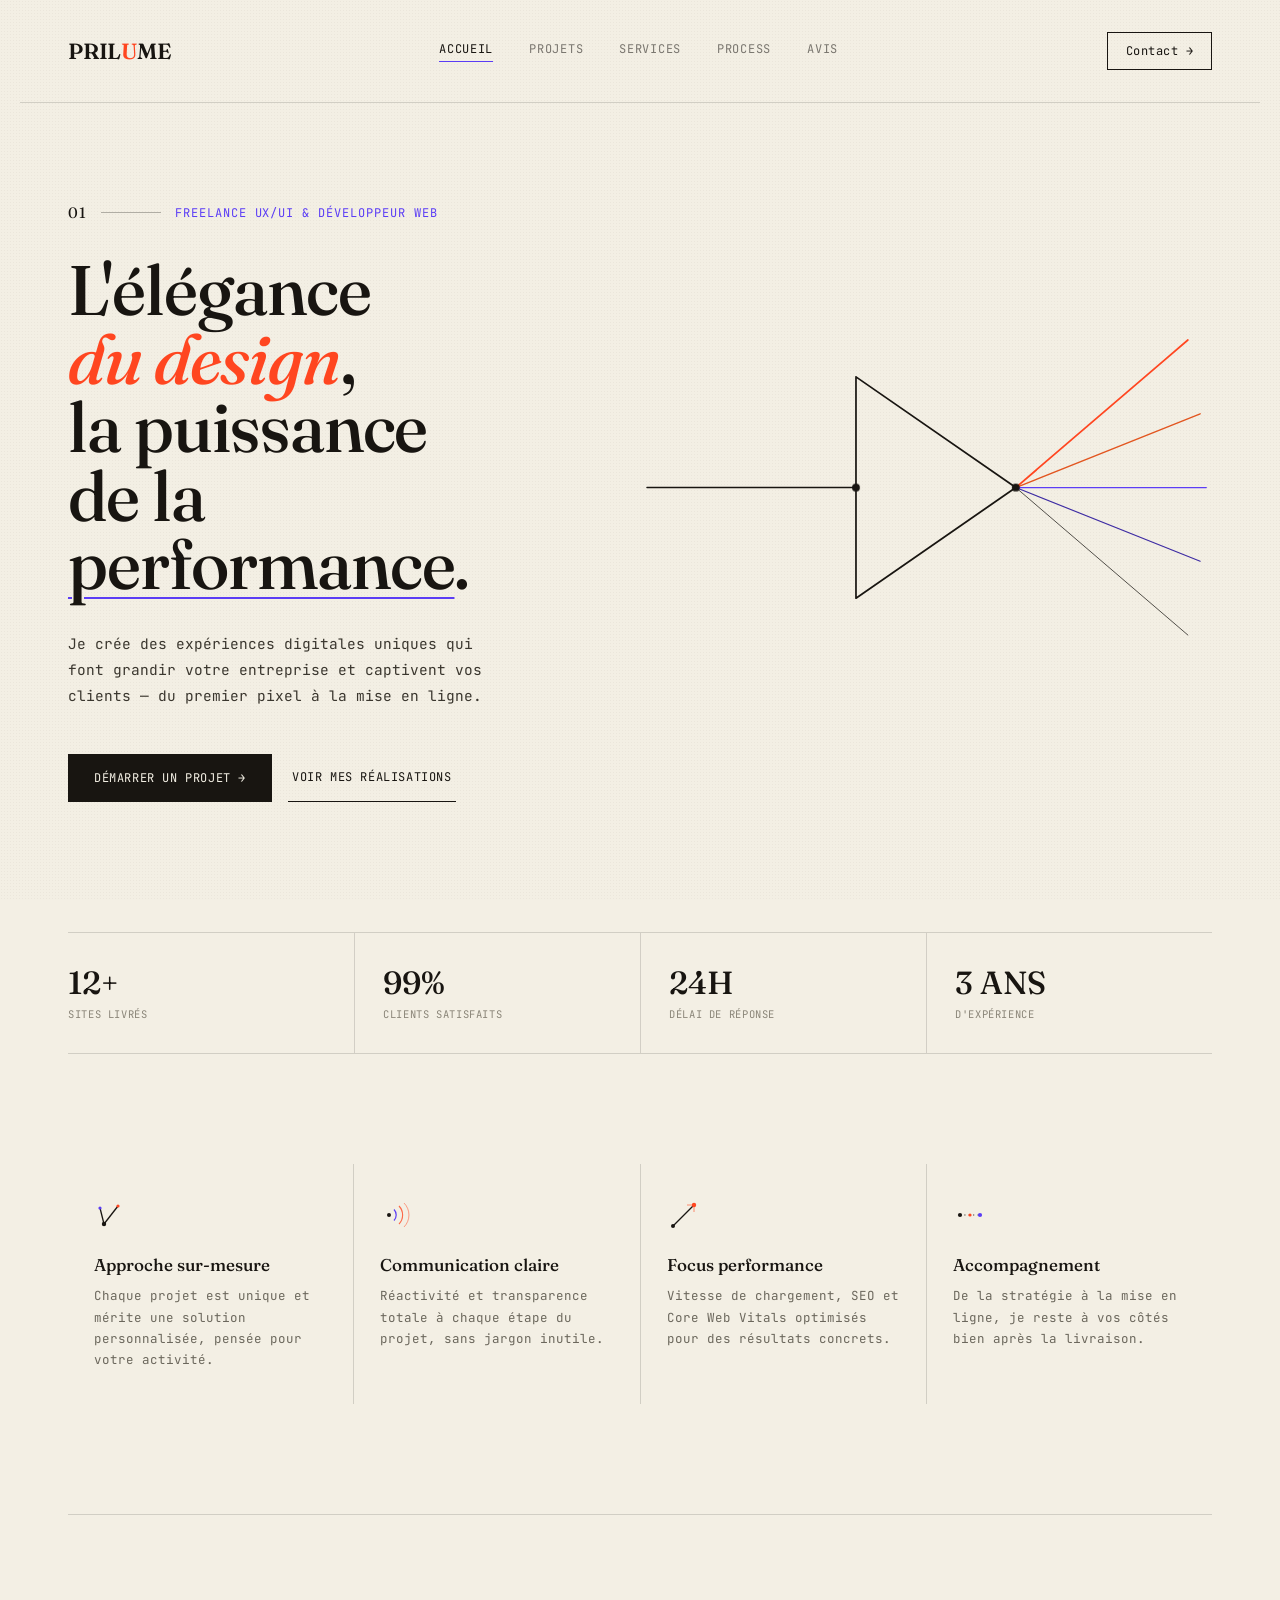
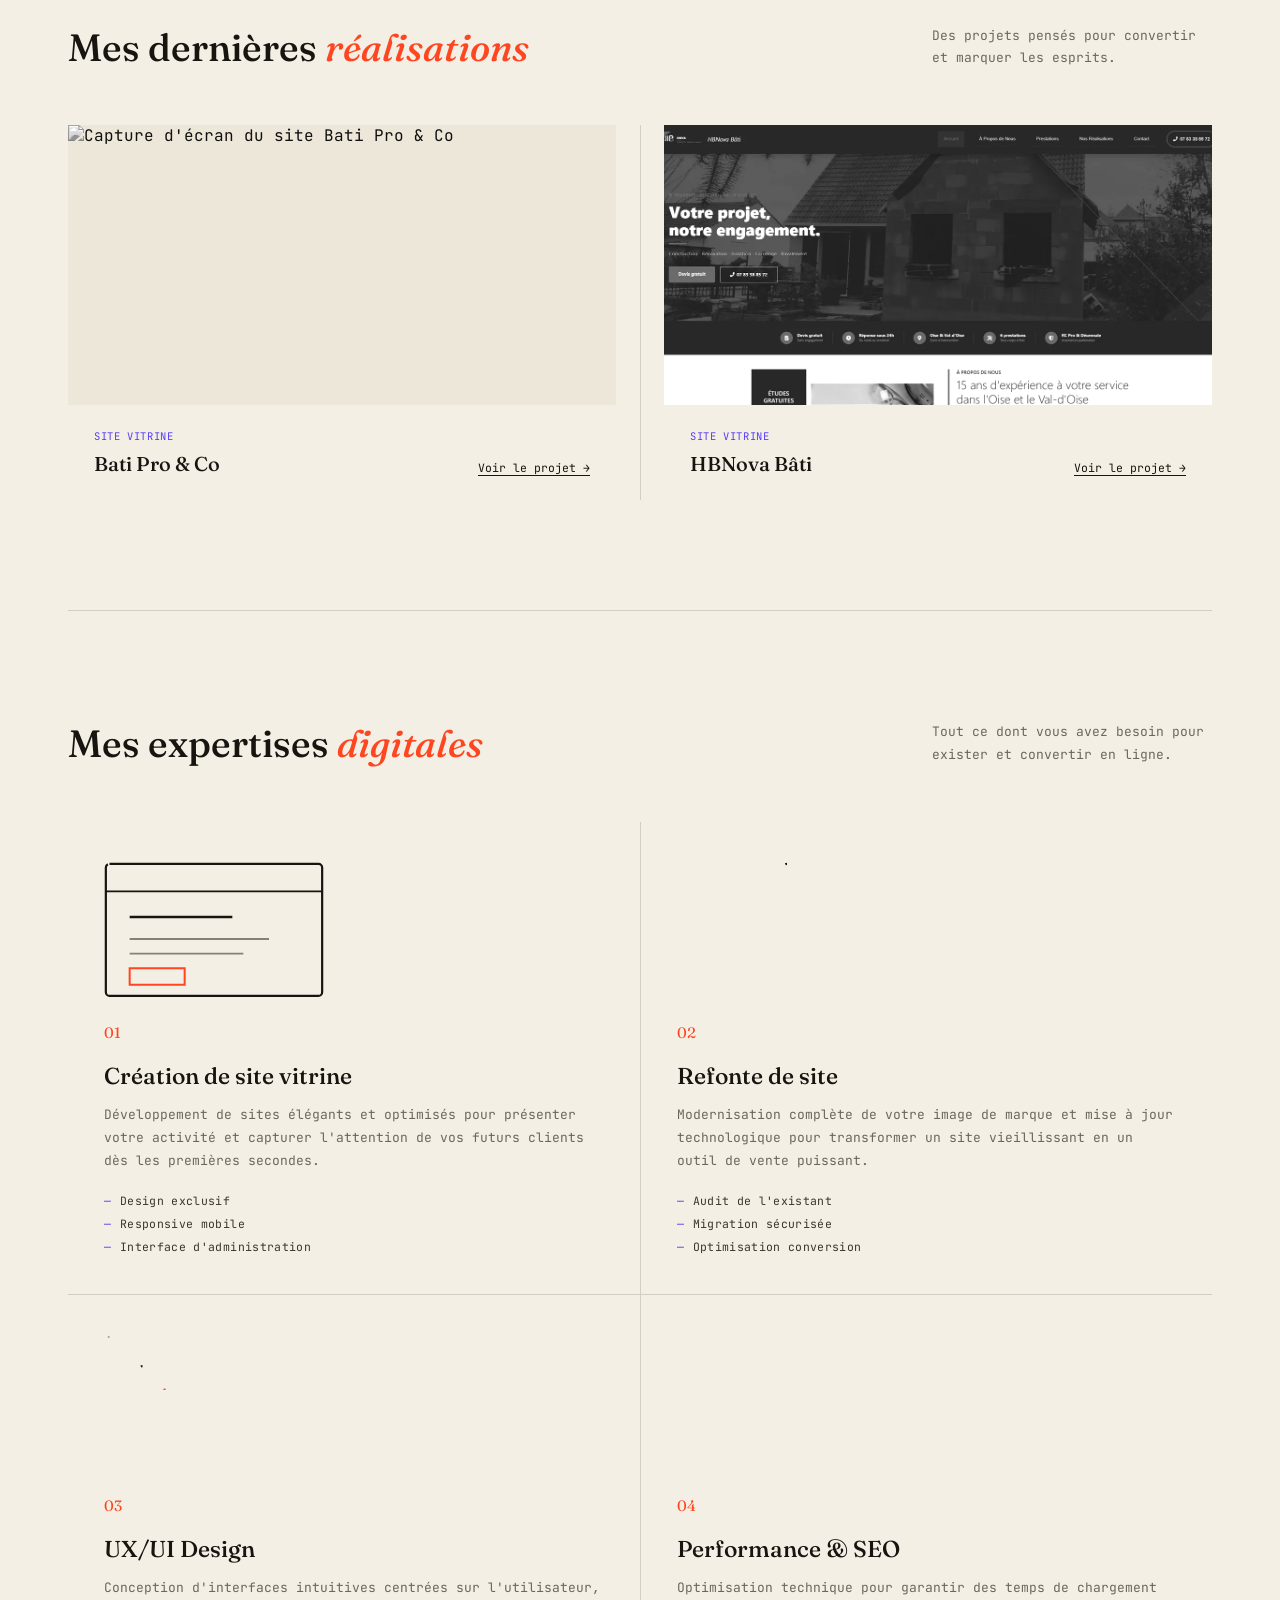
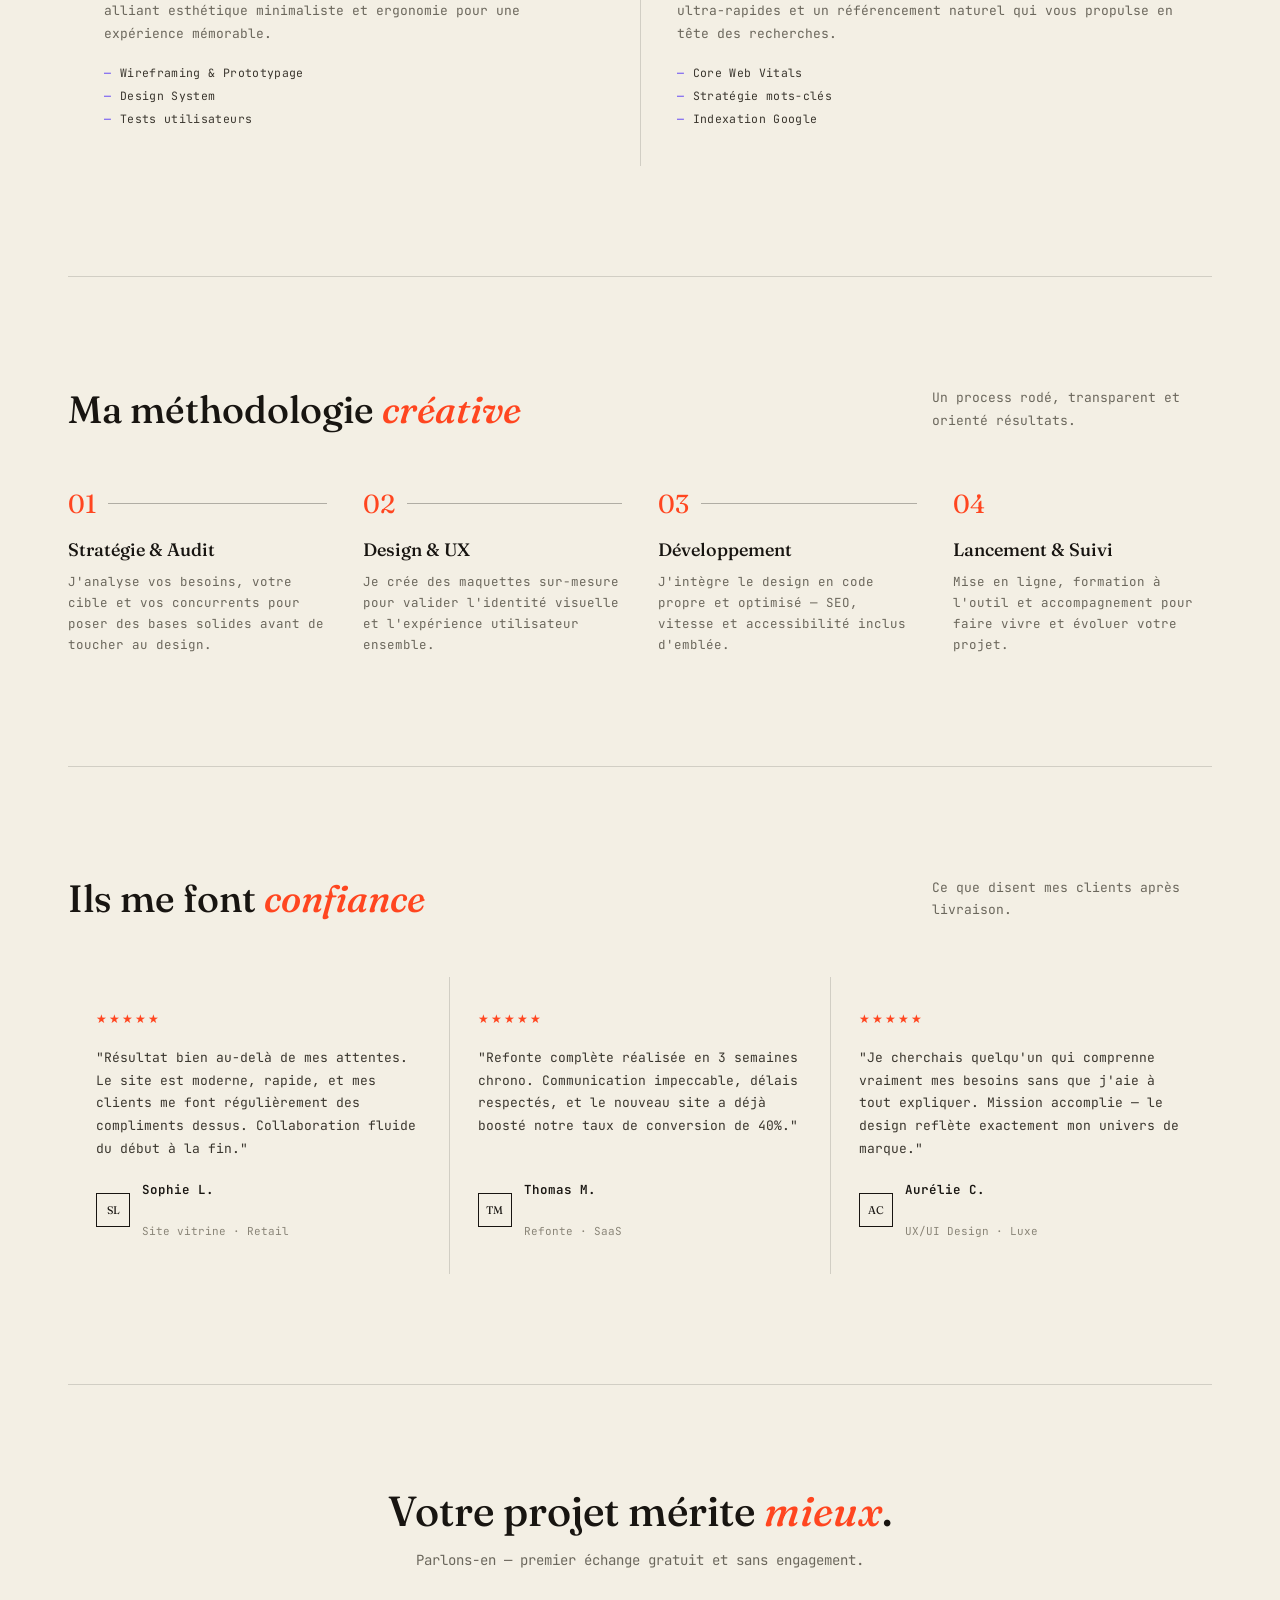
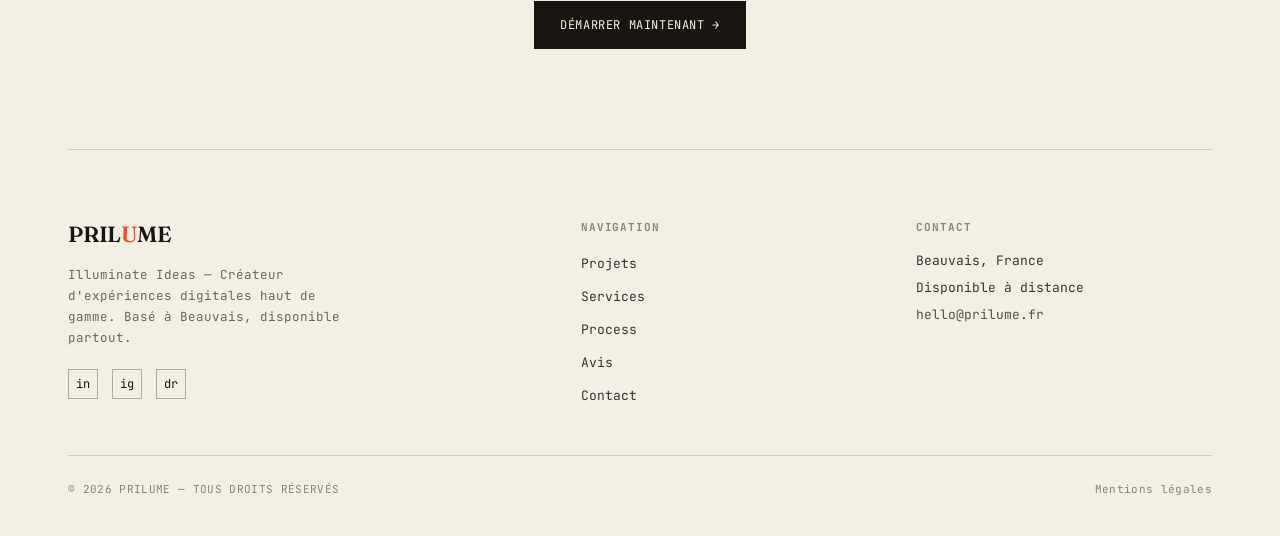
==== commit 29c62df9: "Add files via upload" ====
--- a/index.html
+++ b/index.html
@@ -163,32 +163,54 @@
 
   <!-- ============ STATS ============ -->
   <div class="stats">
-    <div class="stat"><b>12+</b><span>SITES LIVRÉS</span></div>
-    <div class="stat"><b>100%</b><span>CLIENTS SATISFAITS</span></div>
-    <div class="stat"><b>24H</b><span>DÉLAI DE RÉPONSE</span></div>
-    <div class="stat"><b>3 ANS</b><span>D'EXPÉRIENCE</span></div>
+    <div class="stat"><b data-count="12" data-suffix="+">0</b><span>SITES LIVRÉS</span></div>
+    <div class="stat"><b data-count="100" data-suffix="%">0</b><span>CLIENTS SATISFAITS</span></div>
+    <div class="stat"><b data-count="24" data-suffix="H">0</b><span>DÉLAI DE RÉPONSE</span></div>
+    <div class="stat"><b data-count="3" data-suffix=" ANS">0</b><span>D'EXPÉRIENCE</span></div>
   </div>
 
   <!-- ============ FEATURES ============ -->
   <section class="section">
     <div class="features-grid">
       <div class="feature-card">
-        <div class="icon-mark"></div>
+        <svg class="feature-icon" viewBox="0 0 34 34" fill="none">
+          <line x1="10" y1="26" x2="24" y2="8" stroke="#181511" stroke-width="1.3"/>
+          <line x1="10" y1="26" x2="6" y2="10" stroke="#181511" stroke-width="1.3"/>
+          <circle cx="10" cy="26" r="2.2" fill="#181511"/>
+          <circle cx="24" cy="8" r="1.6" fill="#FF4620"/>
+          <circle cx="6" cy="10" r="1.6" fill="#5B3DF5"/>
+        </svg>
         <h3>Approche sur-mesure</h3>
         <p>Chaque projet est unique et mérite une solution personnalisée, pensée pour votre activité.</p>
       </div>
       <div class="feature-card">
-        <div class="icon-mark"></div>
+        <svg class="feature-icon" viewBox="0 0 34 34" fill="none">
+          <circle cx="9" cy="17" r="2" fill="#181511"/>
+          <path d="M14 11.5a8 8 0 0 1 0 11" stroke="#5B3DF5" stroke-width="1.2" fill="none"/>
+          <path d="M19 8a13 13 0 0 1 0 18" stroke="#FF4620" stroke-width="1.1" fill="none" opacity="0.8"/>
+          <path d="M24 5a17 17 0 0 1 0 24" stroke="#FF4620" stroke-width="1" fill="none" opacity="0.5"/>
+        </svg>
         <h3>Communication claire</h3>
         <p>Réactivité et transparence totale à chaque étape du projet, sans jargon inutile.</p>
       </div>
       <div class="feature-card">
-        <div class="icon-mark"></div>
+        <svg class="feature-icon" viewBox="0 0 34 34" fill="none">
+          <line x1="6" y1="28" x2="27" y2="7" stroke="#181511" stroke-width="1.3"/>
+          <circle cx="6" cy="28" r="2" fill="#181511"/>
+          <circle cx="27" cy="7" r="2.2" fill="#FF4620"/>
+          <line x1="27" y1="7" x2="27" y2="14" stroke="#FF4620" stroke-width="1" opacity="0.6"/>
+          <line x1="27" y1="7" x2="20" y2="7" stroke="#FF4620" stroke-width="1" opacity="0.6"/>
+        </svg>
         <h3>Focus performance</h3>
         <p>Vitesse de chargement, SEO et Core Web Vitals optimisés pour des résultats concrets.</p>
       </div>
       <div class="feature-card">
-        <div class="icon-mark"></div>
+        <svg class="feature-icon" viewBox="0 0 34 34" fill="none">
+          <line x1="7" y1="17" x2="27" y2="17" stroke="#181511" stroke-width="1.2" stroke-dasharray="1 3.4"/>
+          <circle cx="7" cy="17" r="2.1" fill="#181511"/>
+          <circle cx="27" cy="17" r="2.1" fill="#5B3DF5"/>
+          <circle cx="17" cy="17" r="1.6" fill="#FF4620"/>
+        </svg>
         <h3>Accompagnement</h3>
         <p>De la stratégie à la mise en ligne, je reste à vos côtés bien après la livraison.</p>
       </div>
@@ -204,7 +226,7 @@
     <div class="project-grid">
       <div class="project-card">
         <div class="project-media">
-          <img src="img/bati-pro-.webp" alt="Capture d'écran du site Bati Pro & Co" loading="lazy">
+          <img src="img/bati-pro.webp" alt="Capture d'écran du site Bati Pro & Co" loading="lazy">
         </div>
         <div class="project-info">
           <div>
@@ -223,7 +245,7 @@
             <span class="tag">Site vitrine</span>
             <h3>HBNova Bâti</h3>
           </div>
-          <a href="https://cem79687.github.io/BatiNova/" target="_blank">Voir le projet →</a>
+          <a href="#" target="_blank">Voir le projet →</a>
         </div>
       </div>
     </div>
@@ -237,6 +259,17 @@
     </div>
     <div class="services-grid">
       <div class="service-box">
+        <svg class="service-illu" id="illu1" viewBox="0 0 120 74" fill="none">
+          <rect class="s-draw" x="1" y="1" width="118" height="72" rx="2" stroke="#181511" stroke-width="1.2"/>
+          <line class="s-draw" x1="1" y1="16" x2="119" y2="16" stroke="#181511" stroke-width="1"/>
+          <circle class="s-dot" cx="10" cy="8.5" r="1.6" fill="#FF4620"/>
+          <circle class="s-dot" cx="17" cy="8.5" r="1.6" fill="#5B3DF5"/>
+          <circle class="s-dot" cx="24" cy="8.5" r="1.6" fill="#181511" opacity="0.4"/>
+          <line class="s-draw" x1="14" y1="30" x2="70" y2="30" stroke="#181511" stroke-width="1.4"/>
+          <line class="s-draw" x1="14" y1="42" x2="90" y2="42" stroke="#181511" stroke-width="1" opacity="0.5"/>
+          <line class="s-draw" x1="14" y1="50" x2="76" y2="50" stroke="#181511" stroke-width="1" opacity="0.5"/>
+          <rect class="s-draw" x="14" y="58" width="30" height="9" stroke="#FF4620" stroke-width="1.1"/>
+        </svg>
         <div class="n">01</div>
         <h3>Création de site vitrine</h3>
         <p>Développement de sites élégants et optimisés pour présenter votre activité et capturer l'attention de vos futurs clients dès les premières secondes.</p>
@@ -247,6 +280,18 @@
         </ul>
       </div>
       <div class="service-box">
+        <svg class="service-illu" id="illu2" viewBox="0 0 120 74" fill="none">
+          <rect class="s-fade" x="1" y="7" width="60" height="60" rx="2" stroke="#181511" stroke-width="1" opacity="0" stroke-dasharray="2 3"/>
+          <line class="s-fade" x1="10" y1="24" x2="50" y2="24" stroke="#181511" stroke-width="0.9" opacity="0"/>
+          <line class="s-fade" x1="10" y1="34" x2="42" y2="34" stroke="#181511" stroke-width="0.9" opacity="0"/>
+          <rect class="s-draw" x="58" y="1" width="61" height="66" rx="2" stroke="#181511" stroke-width="1.3"/>
+          <line class="s-draw" x1="67" y1="20" x2="112" y2="20" stroke="#5B3DF5" stroke-width="1.3"/>
+          <line class="s-draw" x1="67" y1="30" x2="104" y2="30" stroke="#181511" stroke-width="1"/>
+          <line class="s-draw" x1="67" y1="38" x2="98" y2="38" stroke="#181511" stroke-width="1"/>
+          <rect class="s-draw" x="67" y="48" width="26" height="9" stroke="#FF4620" stroke-width="1.1"/>
+          <path class="s-draw" d="M48 34 L60 34" stroke="#FF4620" stroke-width="1.3"/>
+          <path class="s-draw" d="M55 29 L61 34 L55 39" stroke="#FF4620" stroke-width="1.3" fill="none"/>
+        </svg>
         <div class="n">02</div>
         <h3>Refonte de site</h3>
         <p>Modernisation complète de votre image de marque et mise à jour technologique pour transformer un site vieillissant en un outil de vente puissant.</p>
@@ -257,6 +302,14 @@
         </ul>
       </div>
       <div class="service-box">
+        <svg class="service-illu" id="illu3" viewBox="0 0 120 74" fill="none">
+          <rect class="s-draw" x="1" y="1" width="72" height="52" rx="2" stroke="#181511" stroke-width="1" opacity="0.4"/>
+          <rect class="s-draw" x="19" y="17" width="72" height="52" rx="2" stroke="#181511" stroke-width="1.3"/>
+          <line class="s-draw" x1="27" y1="30" x2="65" y2="30" stroke="#5B3DF5" stroke-width="1.2"/>
+          <line class="s-draw" x1="27" y1="39" x2="75" y2="39" stroke="#181511" stroke-width="1" opacity="0.6"/>
+          <circle class="s-draw" cx="27" cy="30" r="6" fill="none" stroke="#FF4620" stroke-width="1.2"/>
+          <line class="s-draw" x1="31.2" y1="34.2" x2="37" y2="40" stroke="#FF4620" stroke-width="1.2"/>
+        </svg>
         <div class="n">03</div>
         <h3>UX/UI Design</h3>
         <p>Conception d'interfaces intuitives centrées sur l'utilisateur, alliant esthétique minimaliste et ergonomie pour une expérience mémorable.</p>
@@ -267,6 +320,16 @@
         </ul>
       </div>
       <div class="service-box">
+        <svg class="service-illu" id="illu4" viewBox="0 0 120 74" fill="none">
+          <line class="s-draw" x1="1" y1="68" x2="119" y2="68" stroke="#181511" stroke-width="1" opacity="0.4"/>
+          <polyline class="s-draw" points="4,58 28,50 46,54 68,32 90,36 116,10" fill="none" stroke="#181511" stroke-width="1.3"/>
+          <circle class="s-dot" cx="4" cy="58" r="2" fill="#181511"/>
+          <circle class="s-dot" cx="46" cy="54" r="1.8" fill="#5B3DF5"/>
+          <circle class="s-dot" cx="68" cy="32" r="1.8" fill="#5B3DF5"/>
+          <circle class="s-dot" cx="116" cy="10" r="2.4" fill="#FF4620"/>
+          <line class="s-draw" x1="116" y1="10" x2="116" y2="1" stroke="#FF4620" stroke-width="1" opacity="0.6"/>
+          <line class="s-draw" x1="116" y1="10" x2="109" y2="4" stroke="#FF4620" stroke-width="1" opacity="0.6"/>
+        </svg>
         <div class="n">04</div>
         <h3>Performance &amp; SEO</h3>
         <p>Optimisation technique pour garantir des temps de chargement ultra-rapides et un référencement naturel qui vous propulse en tête des recherches.</p>
@@ -488,5 +551,98 @@
   }
 </script>
 
+<script>
+  /* Animation "count-up" des stats, declenchee une seule fois au scroll */
+  const statNumbers = document.querySelectorAll(".stat b[data-count]");
+  function easeOutQuad(t){ return 1 - (1 - t) * (1 - t); }
+
+  function animateCount(el){
+    const target = parseInt(el.dataset.count, 10);
+    const suffix = el.dataset.suffix || "";
+    const duration = 1400;
+    const start = performance.now();
+
+    function tick(now){
+      const progress = Math.min((now - start) / duration, 1);
+      const value = Math.round(target * easeOutQuad(progress));
+      el.textContent = value + suffix;
+      if(progress < 1) requestAnimationFrame(tick);
+    }
+    requestAnimationFrame(tick);
+  }
+
+  if(statNumbers.length){
+    const statsObserver = new IntersectionObserver((entries, obs)=>{
+      entries.forEach(entry=>{
+        if(entry.isIntersecting){
+          entry.target.querySelectorAll(".stat b[data-count]").forEach(animateCount);
+          obs.unobserve(entry.target);
+        }
+      });
+    }, { threshold:0.4 });
+    statsObserver.observe(document.querySelector(".stats"));
+  }
+</script>
+
+<script>
+  /* Animation des illustrations de service : elles se "construisent" au scroll,
+     une seule fois, chacune independamment quand sa carte arrive a l'ecran. */
+  function drawEl(el, duration, delay){
+    const len = el.getTotalLength ? el.getTotalLength() : 0;
+    el.style.transition = "none";
+    el.style.strokeDasharray = len;
+    el.style.strokeDashoffset = len;
+    el.getBoundingClientRect();
+    el.style.transition = `stroke-dashoffset ${duration}ms ease`;
+    setTimeout(()=>{ el.style.strokeDashoffset = 0; }, delay);
+  }
+
+  function animateIllustration(svg){
+    const draws = svg.querySelectorAll(".s-draw");
+    const dots  = svg.querySelectorAll(".s-dot");
+    const fades = svg.querySelectorAll(".s-fade");
+
+    // reinitialise l'etat (points/fantome caches) avant de rejouer la sequence
+    dots.forEach(el=> el.classList.remove("show"));
+    fades.forEach(el=> el.classList.remove("show"));
+    void svg.offsetWidth; // force reflow pour que la transition se rejoue
+
+    draws.forEach((el, i)=> drawEl(el, 500, i * 140));
+    const drawEnd = draws.length * 140 + 500;
+
+    dots.forEach((el, i)=>{
+      setTimeout(()=> el.classList.add("show"), drawEnd + i * 90);
+    });
+
+    // Pour Refonte : l'ancien site (fantome) apparait en tout premier, avant le nouveau
+    fades.forEach((el, i)=>{
+      setTimeout(()=> el.classList.add("show"), 80 + i * 100);
+    });
+  }
+
+  document.querySelectorAll(".service-illu").forEach((svg, index)=>{
+    // prepare l'etat initial (invisible) avant tout scroll
+    svg.querySelectorAll(".s-draw").forEach(el=>{
+      const len = el.getTotalLength ? el.getTotalLength() : 0;
+      el.style.strokeDasharray = len;
+      el.style.strokeDashoffset = len;
+    });
+
+    const stagger = index * 1500; // decale chaque carte pour eviter un mouvement synchronise
+
+    new IntersectionObserver((entries, obs)=>{
+      entries.forEach(entry=>{
+        if(entry.isIntersecting){
+          setTimeout(()=>{
+            animateIllustration(svg);
+            setInterval(()=> animateIllustration(svg), 6000);
+          }, stagger);
+          obs.unobserve(svg);
+        }
+      });
+    }, { threshold:0.35 }).observe(svg);
+  });
+</script>
+
 </body>
 </html>
--- a/style.css
+++ b/style.css
@@ -145,8 +145,7 @@
 .features-grid{ display:grid; grid-template-columns:repeat(4,1fr); gap:1px; background:var(--line); }
 @media (max-width:900px){ .features-grid{ grid-template-columns:repeat(2,1fr); } }
 .feature-card{ background:var(--paper); padding:34px 26px; }
-.feature-card .icon-mark{ width:26px; height:26px; border:1px solid var(--ink); border-radius:50%; margin-bottom:22px; position:relative; }
-.feature-card .icon-mark::after{ content:""; position:absolute; inset:6px; background:var(--orange); border-radius:50%; }
+.feature-card .feature-icon{ width:34px; height:34px; margin-bottom:22px; display:block; }
 .feature-card h3{ font-family:'Fraunces', serif; font-weight:500; font-size:17px; margin-bottom:10px; }
 .feature-card p{ font-size:12.5px; line-height:1.7; color:var(--ink-mute); }
 
@@ -172,6 +171,13 @@
 .services-grid{ display:grid; grid-template-columns:repeat(2,1fr); gap:1px; background:var(--line); }
 @media (max-width:800px){ .services-grid{ grid-template-columns:1fr; } }
 .service-box{ background:var(--paper); padding:40px 36px; }
+.service-box .service-illu{ width:100%; max-width:220px; height:auto; margin-bottom:26px; display:block; }
+
+/* Etats d'animation des illustrations de service (pilotes en JS au scroll) */
+.service-illu .s-dot{ opacity:0; transform-box:fill-box; transform-origin:center; transform:scale(0); transition:opacity .35s ease, transform .35s ease; }
+.service-illu .s-dot.show{ opacity:1; transform:scale(1); }
+.service-illu .s-fade{ transition:opacity .6s ease; }
+.service-illu .s-fade.show{ opacity:0.35; }
 .service-box .n{ font-family:'Fraunces', serif; font-size:15px; color:var(--orange); margin-bottom:20px; }
 .service-box h3{ font-family:'Fraunces', serif; font-weight:500; font-size:23px; margin-bottom:14px; }
 .service-box p{ font-size:13px; line-height:1.75; color:var(--ink-mute); margin-bottom:20px; }
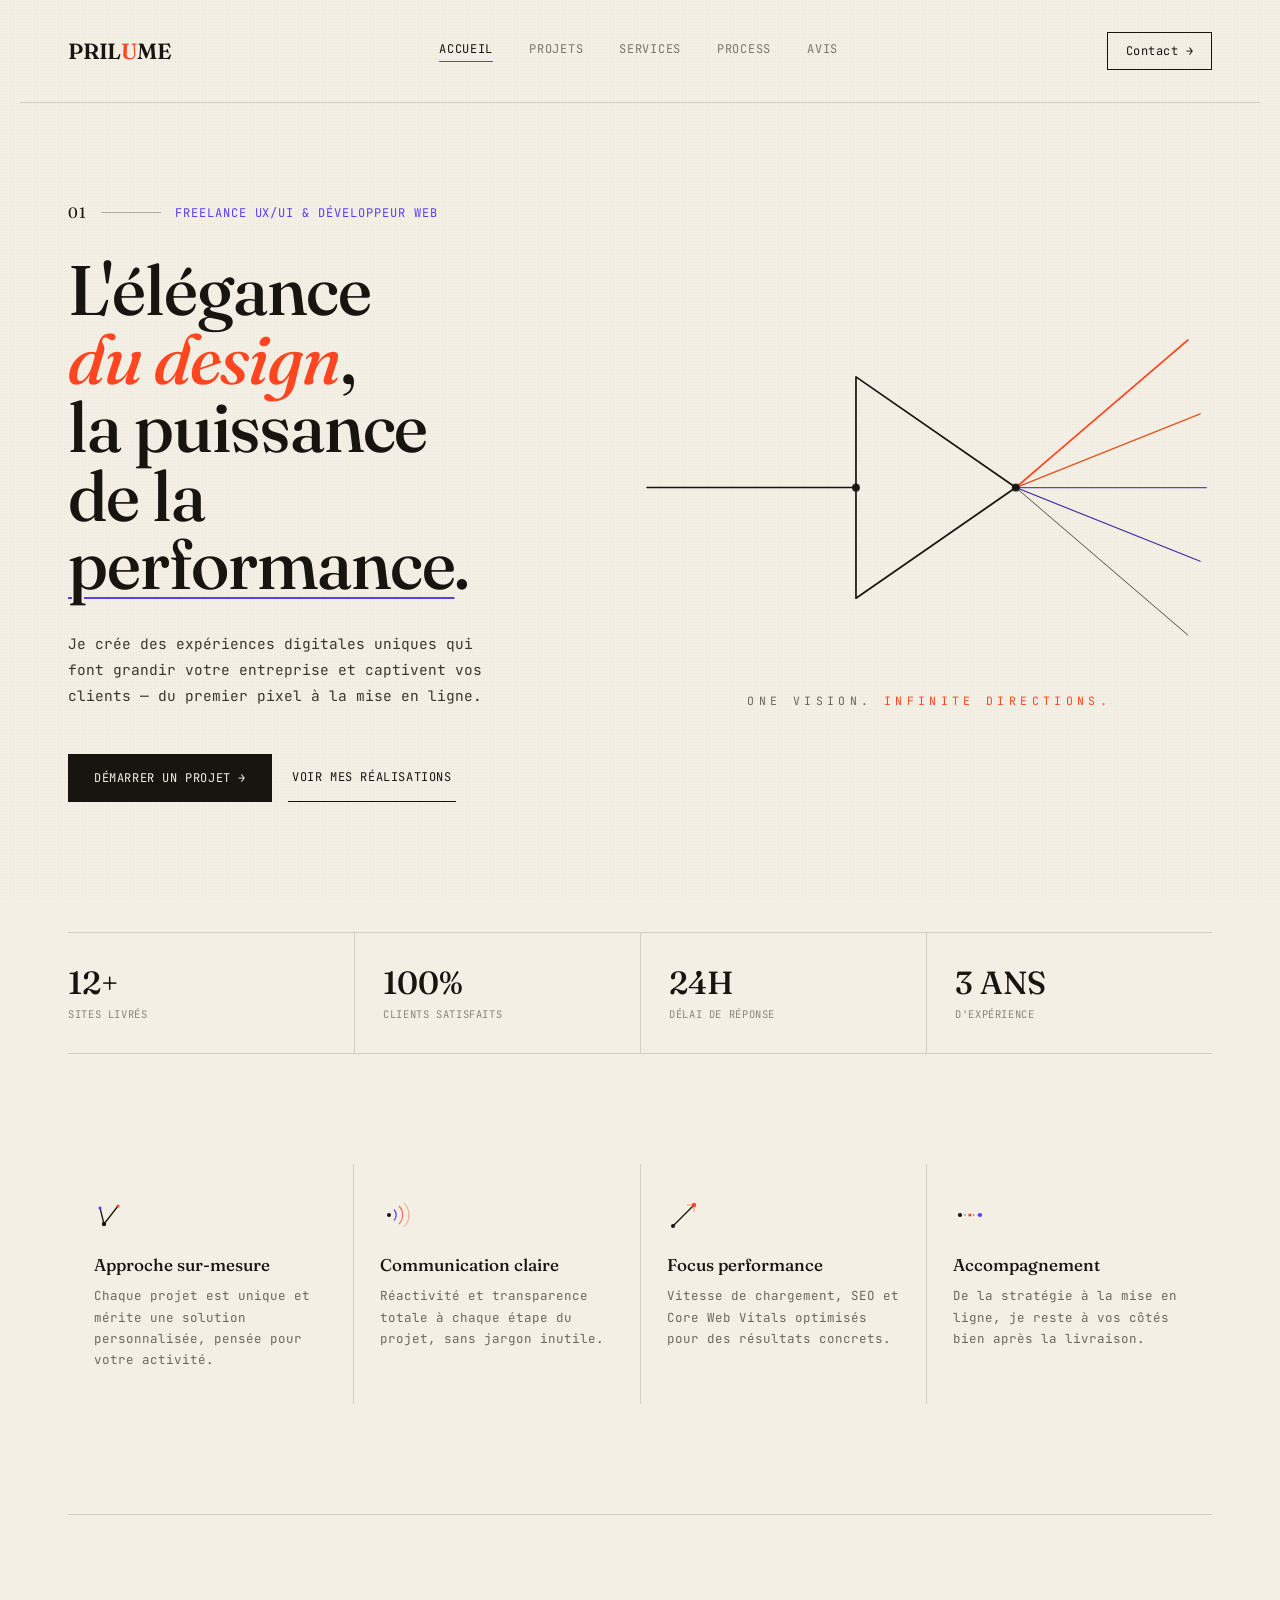
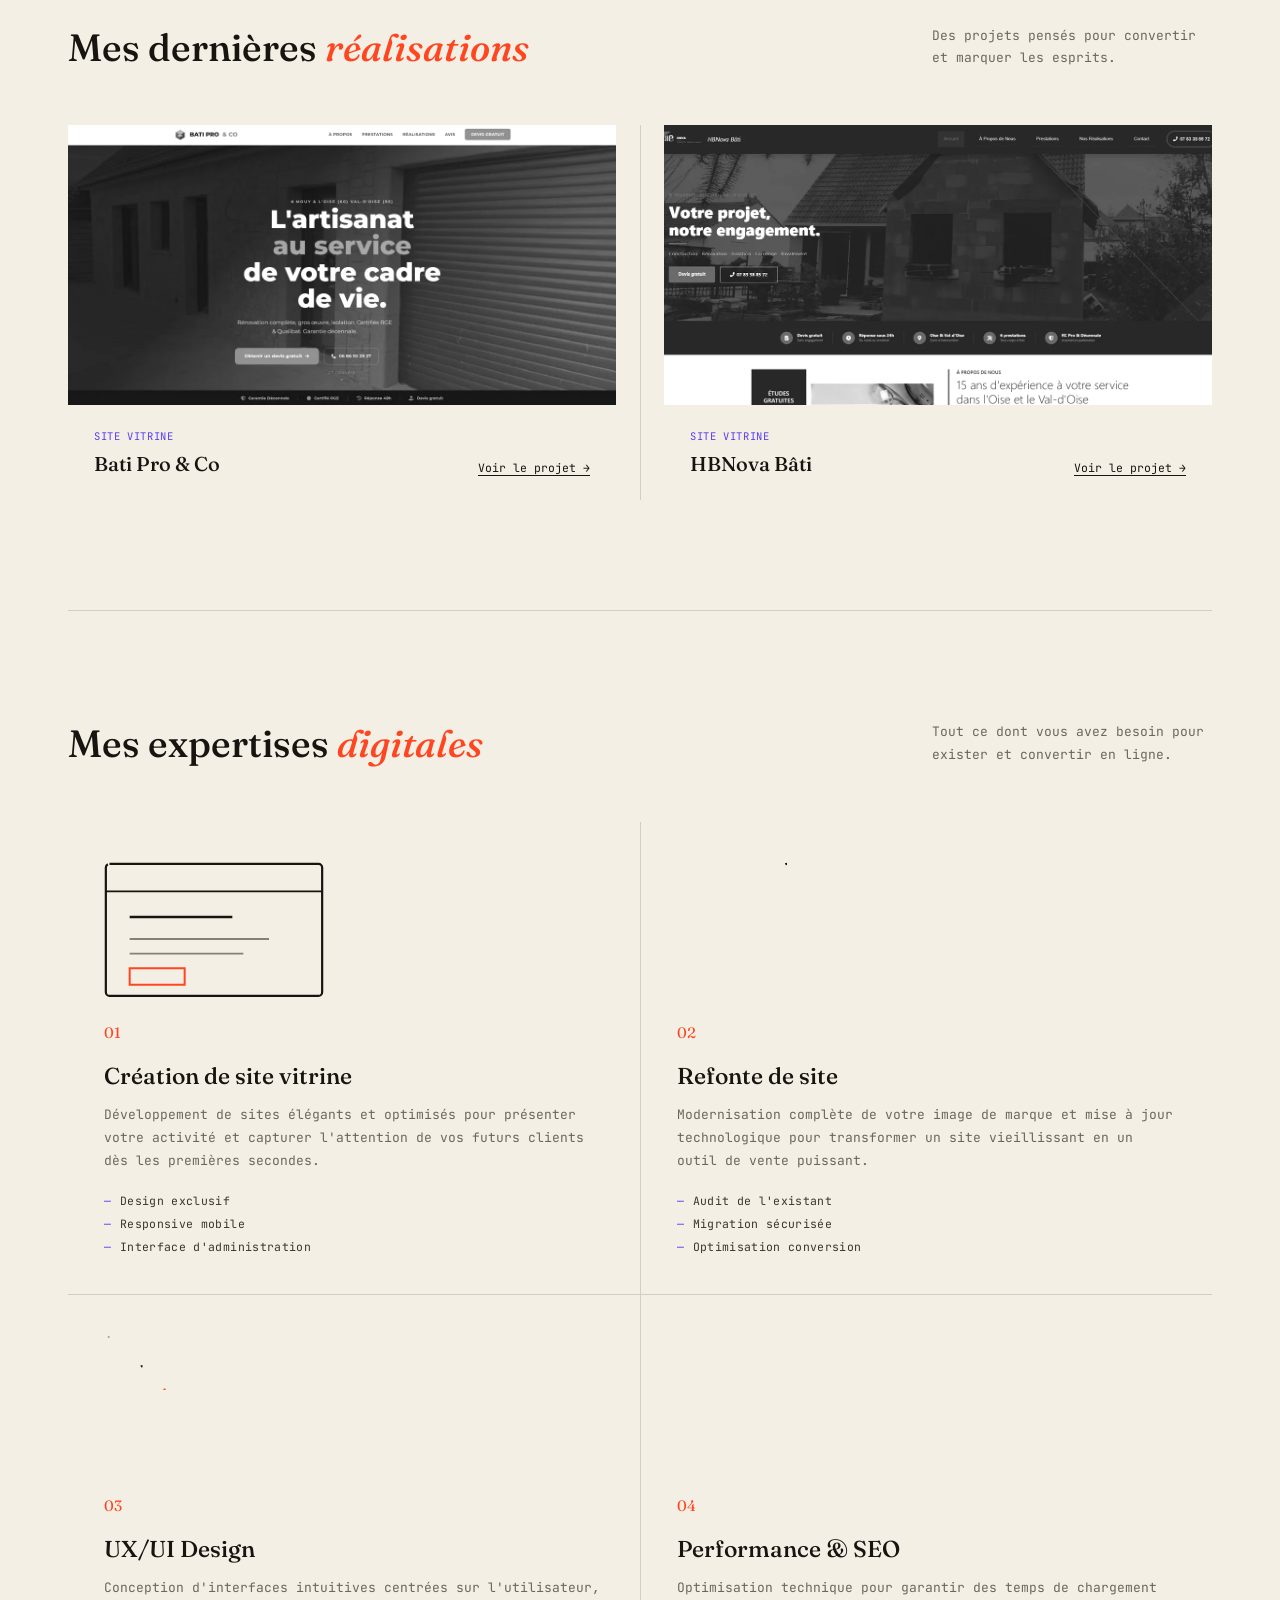
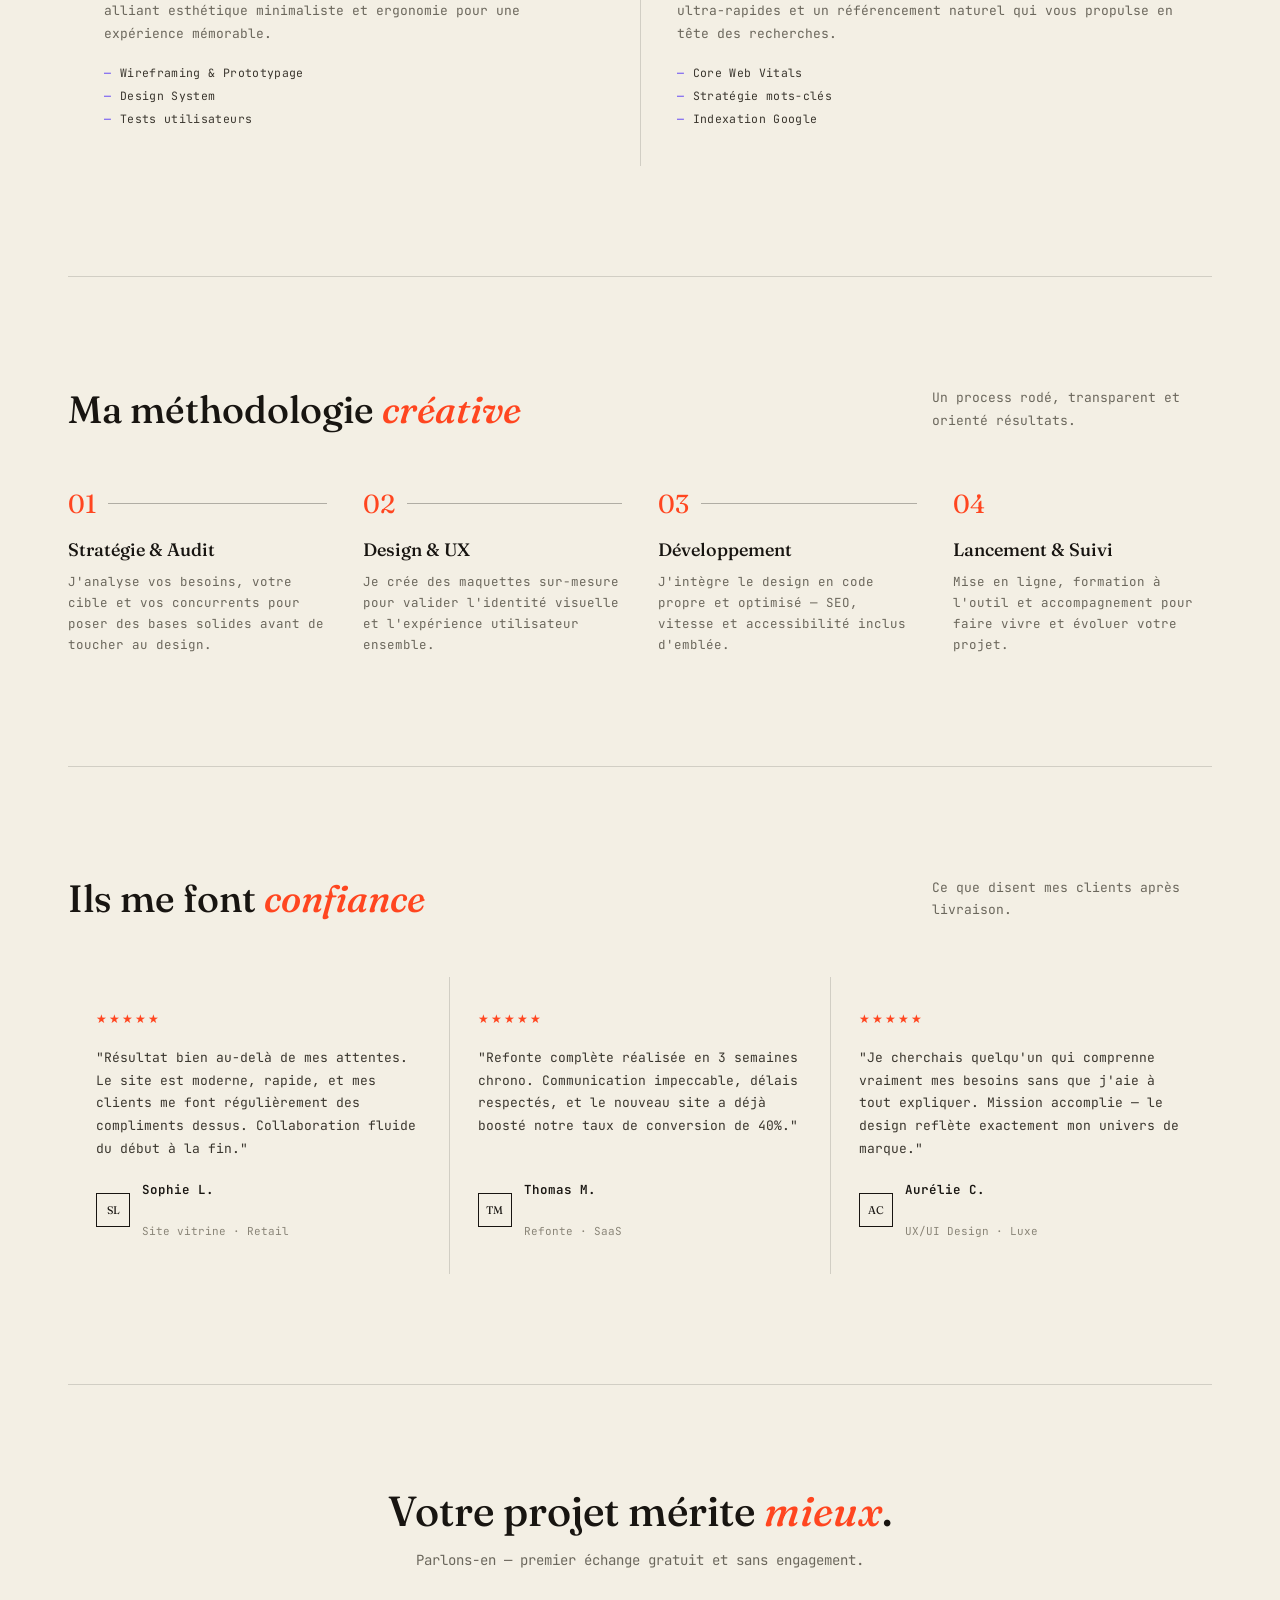
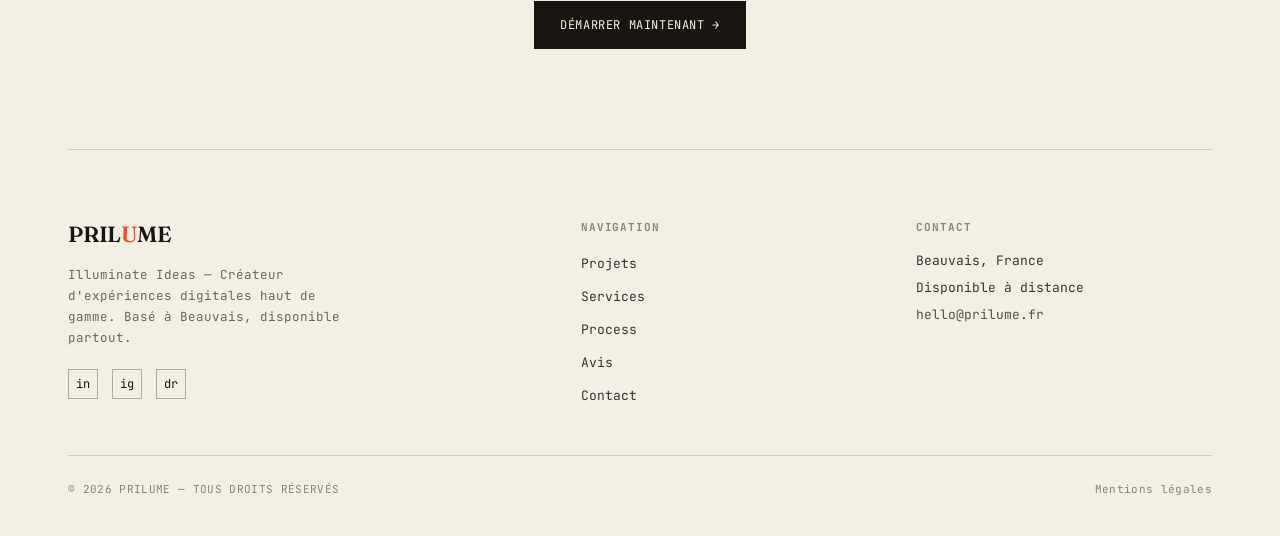
==== commit 86ba4eb3: "Update image source for Bati Pro project" ====
--- a/index.html
+++ b/index.html
@@ -226,7 +226,7 @@
     <div class="project-grid">
       <div class="project-card">
         <div class="project-media">
-          <img src="img/bati-pro.webp" alt="Capture d'écran du site Bati Pro & Co" loading="lazy">
+          <img src="img/bati-pro-.webp" alt="Capture d'écran du site Bati Pro & Co" loading="lazy">
         </div>
         <div class="project-info">
           <div>
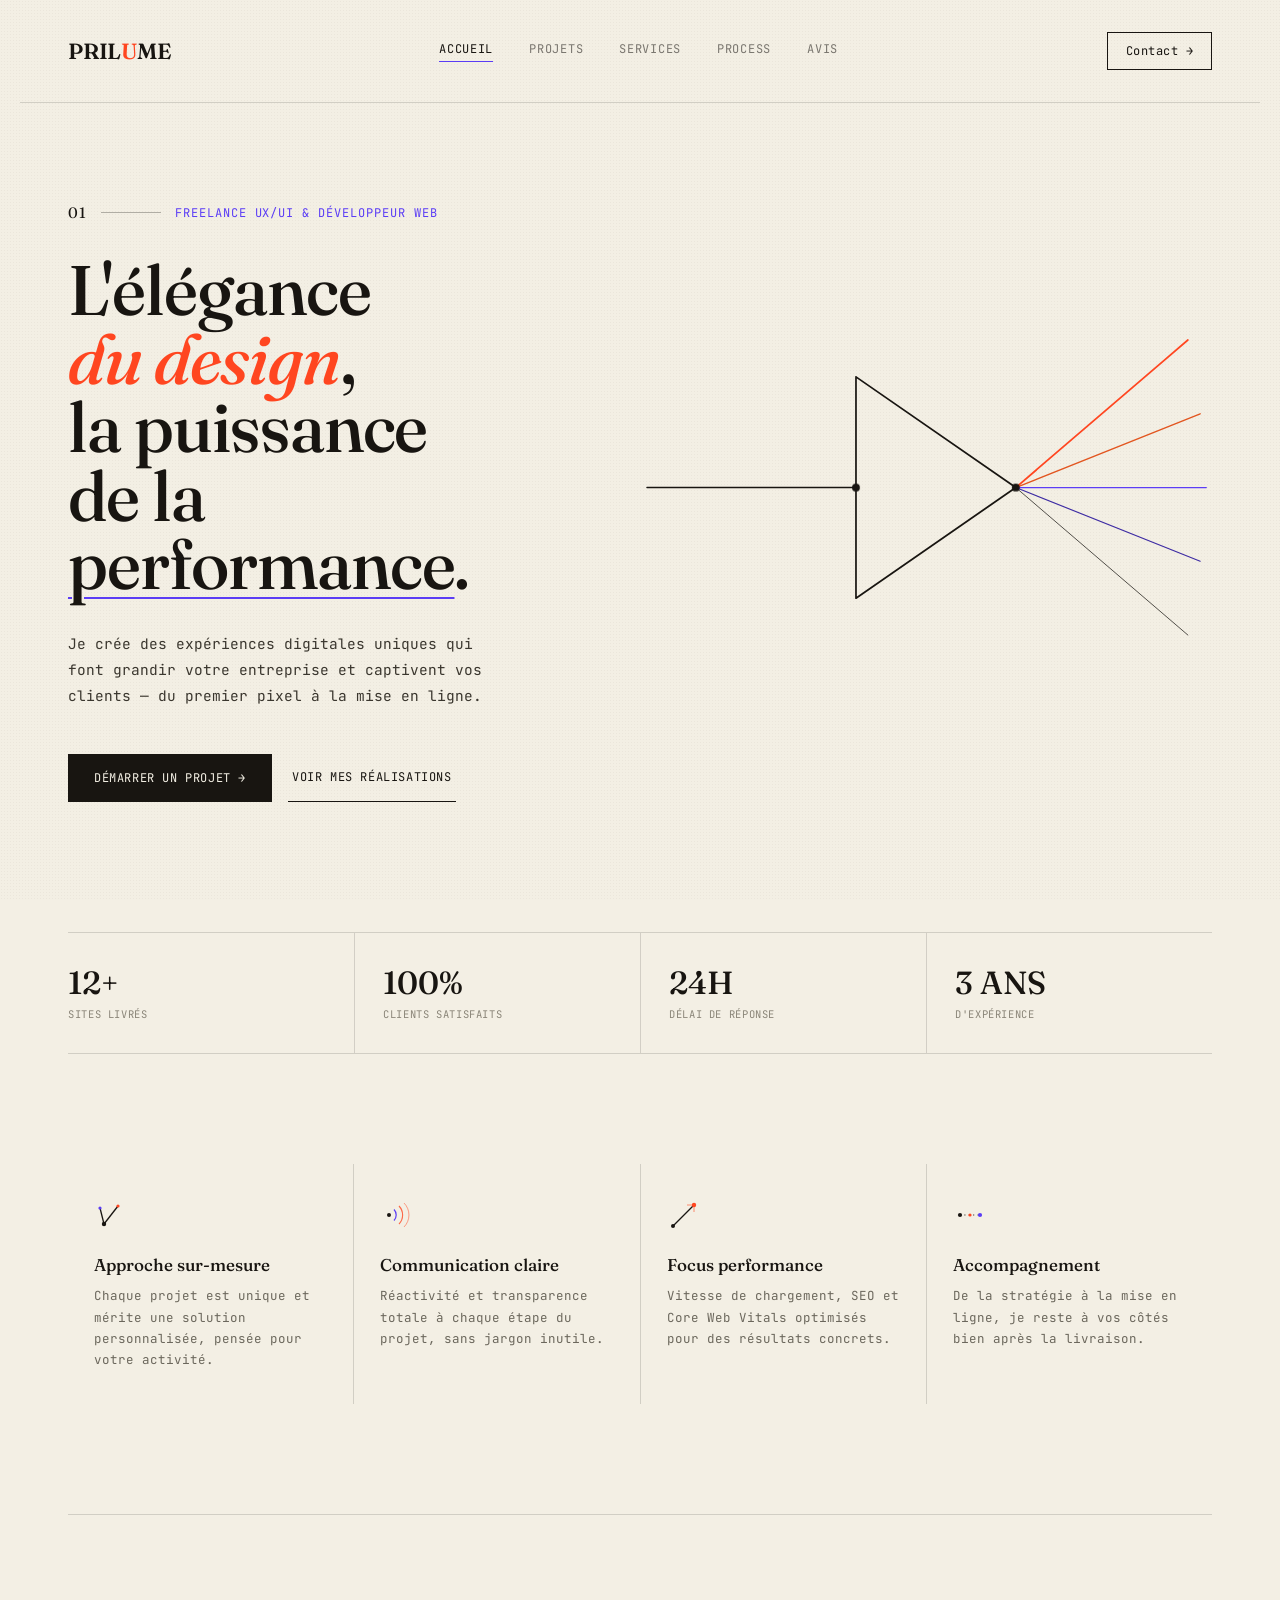
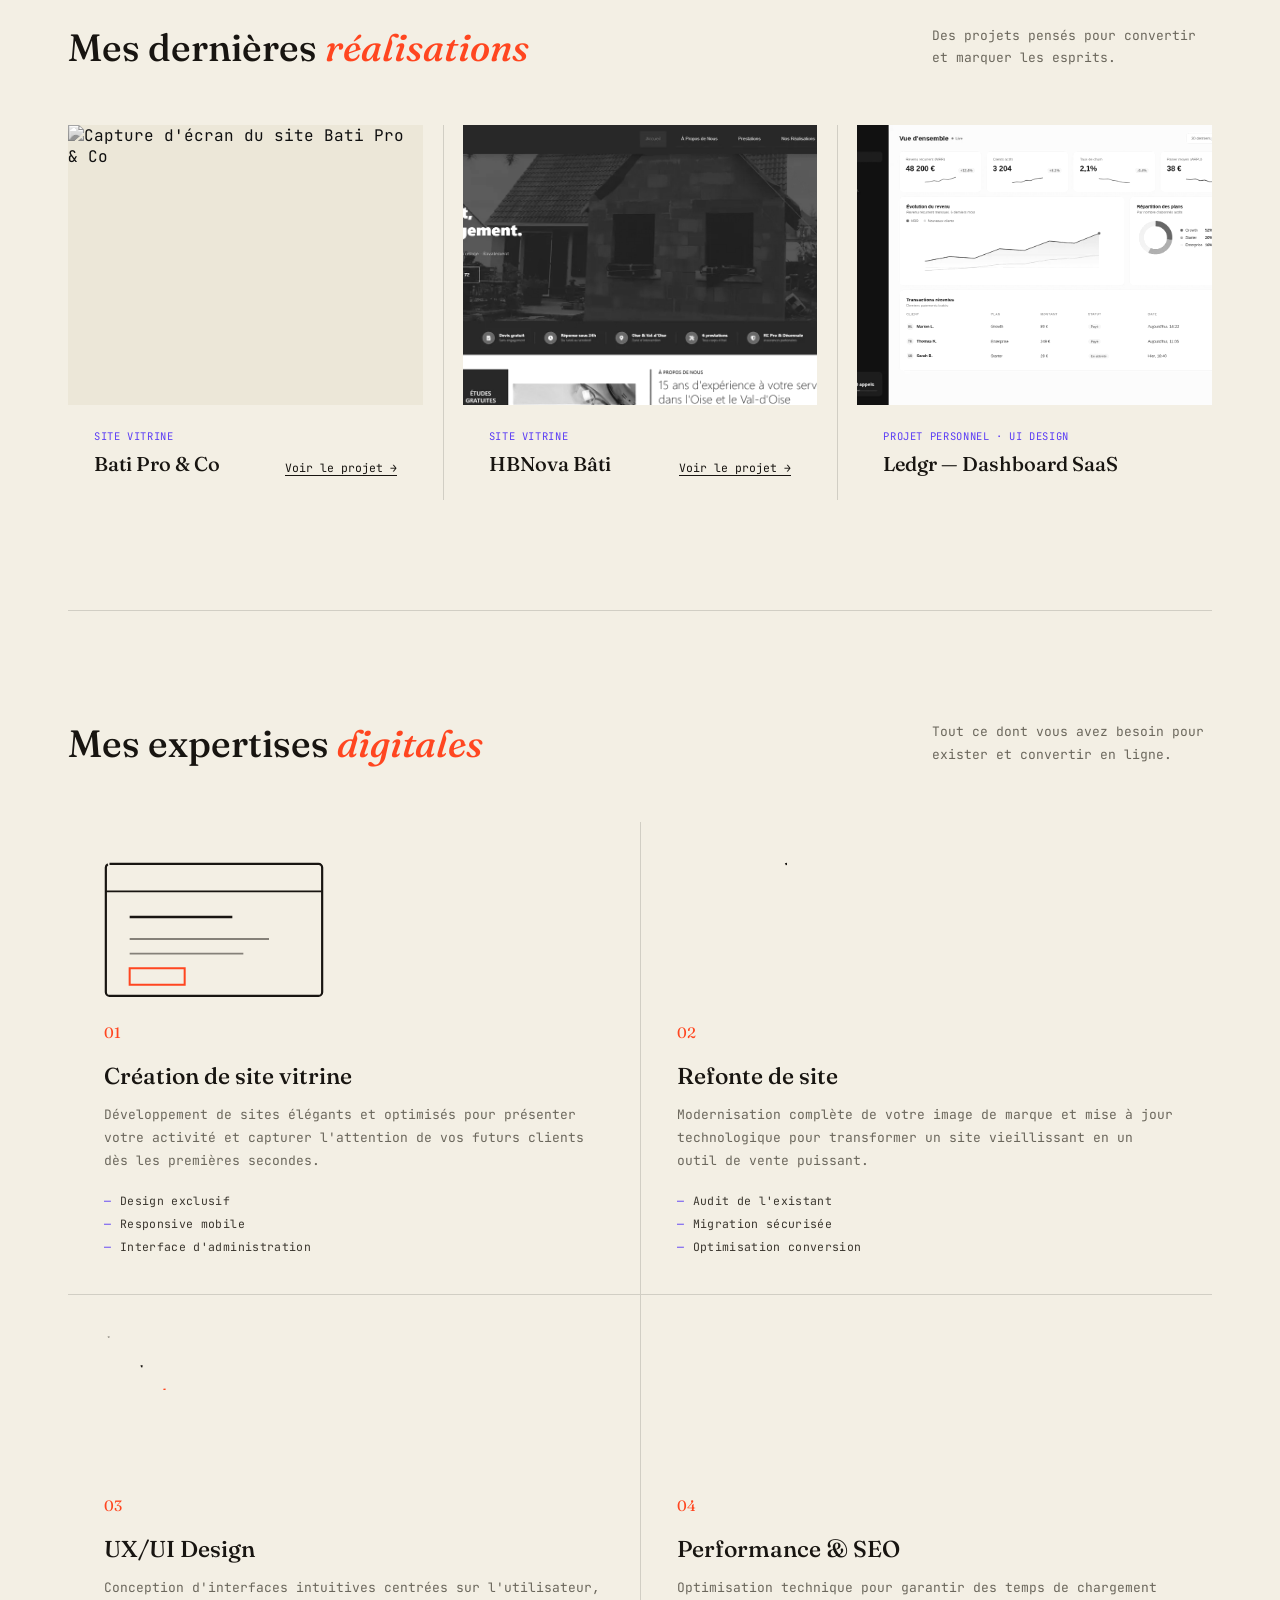
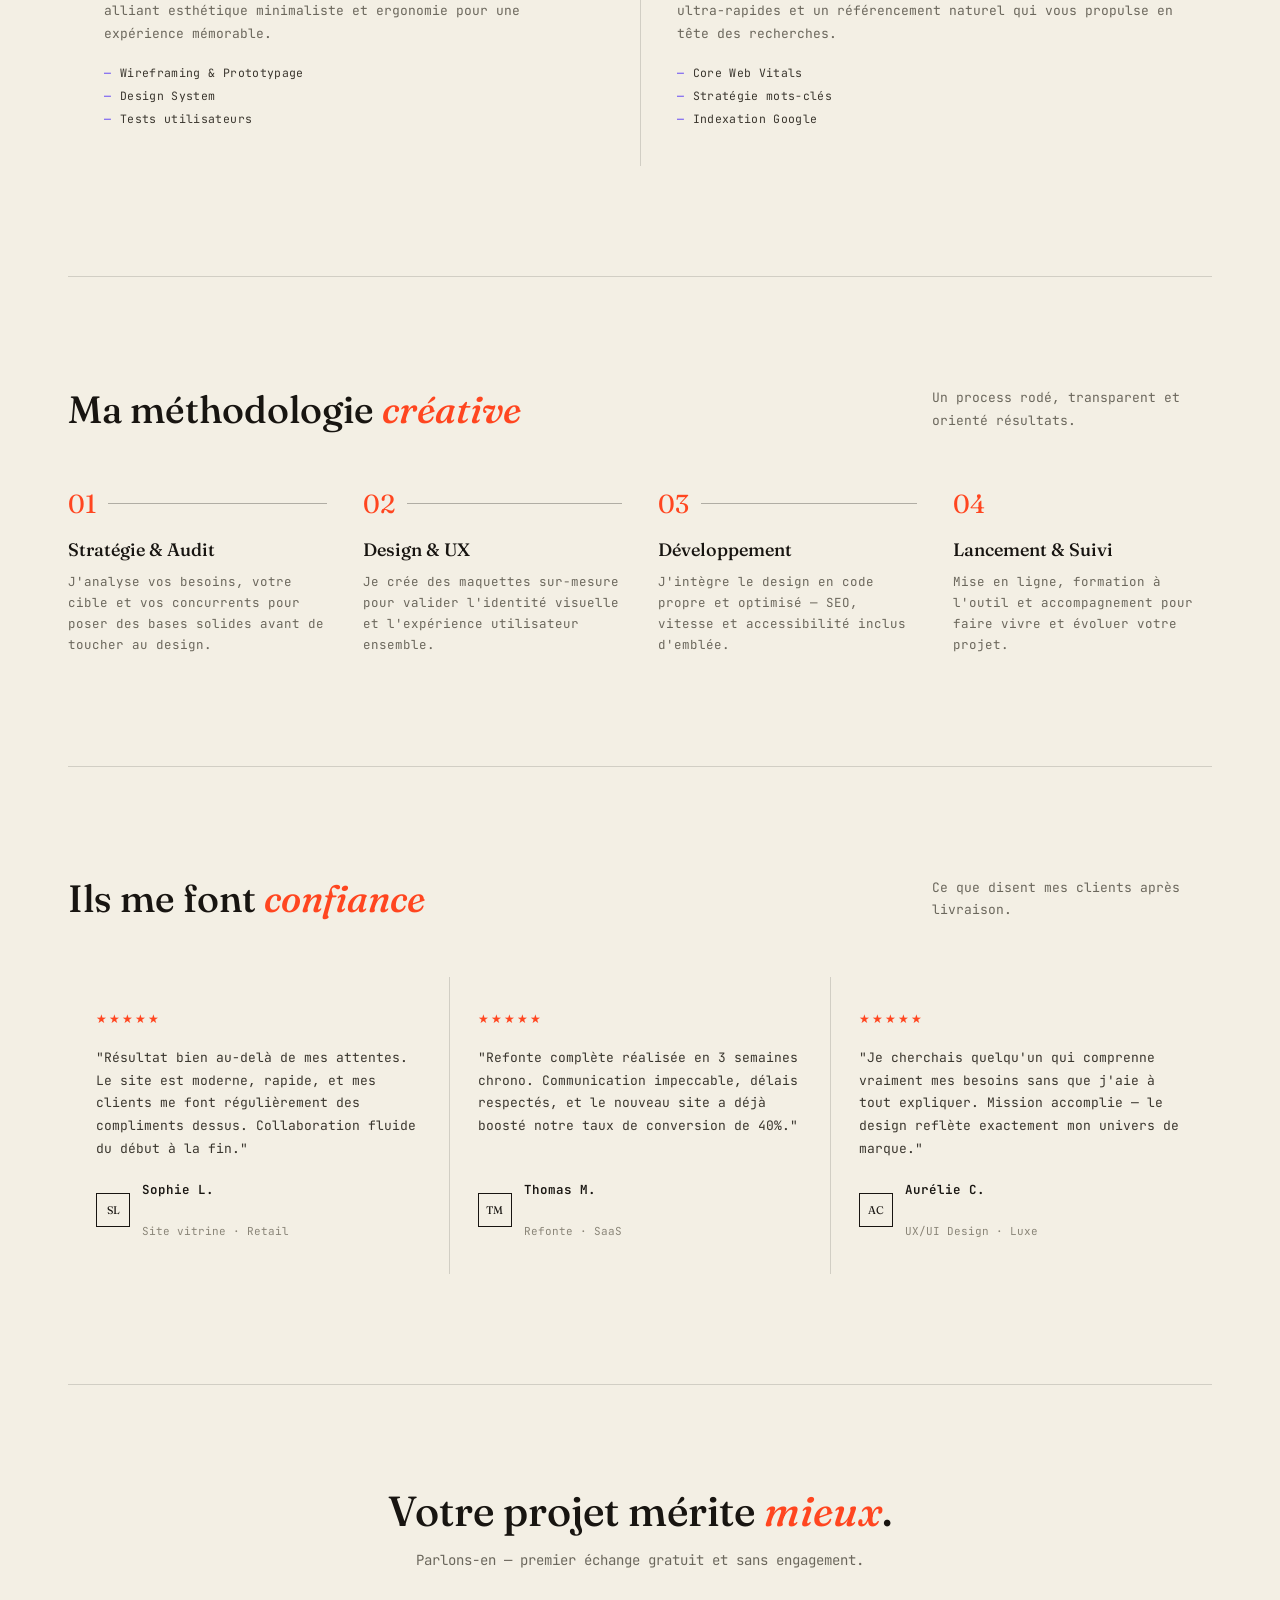
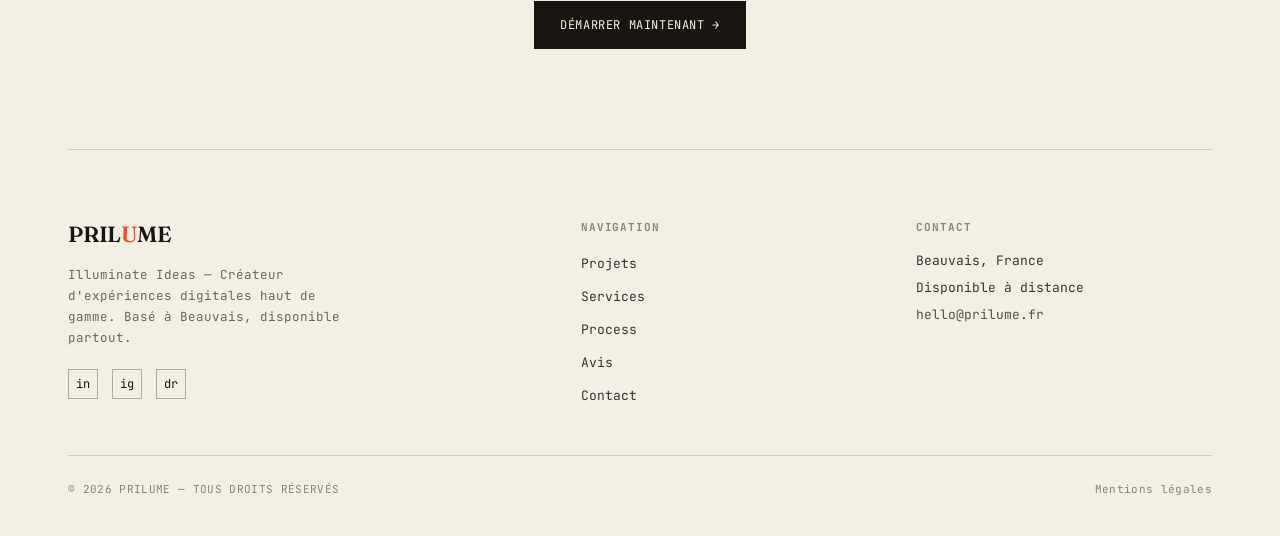
==== commit 2124f973: "Add files via upload" ====
--- a/index.html
+++ b/index.html
@@ -226,7 +226,7 @@
     <div class="project-grid">
       <div class="project-card">
         <div class="project-media">
-          <img src="img/bati-pro-.webp" alt="Capture d'écran du site Bati Pro & Co" loading="lazy">
+          <img src="img/bati-pro.webp" alt="Capture d'écran du site Bati Pro & Co" loading="lazy">
         </div>
         <div class="project-info">
           <div>
@@ -246,6 +246,17 @@
             <h3>HBNova Bâti</h3>
           </div>
           <a href="#" target="_blank">Voir le projet →</a>
+        </div>
+      </div>
+      <div class="project-card">
+        <div class="project-media">
+          <img src="img/ledgr-dashboard.webp" alt="Concept d'interface — dashboard SaaS Ledgr" loading="lazy">
+        </div>
+        <div class="project-info">
+          <div>
+            <span class="tag">Projet personnel · UI Design</span>
+            <h3>Ledgr — Dashboard SaaS</h3>
+          </div>
         </div>
       </div>
     </div>
--- a/style.css
+++ b/style.css
@@ -150,11 +150,11 @@
 .feature-card p{ font-size:12.5px; line-height:1.7; color:var(--ink-mute); }
 
 /* ============ PORTFOLIO ============ */
-.project-grid{ display:grid; grid-template-columns:repeat(2,1fr); gap:48px; }
-@media (max-width:800px){ .project-grid{ grid-template-columns:1fr; gap:40px; } }
+.project-grid{ display:grid; grid-template-columns:repeat(3,1fr); gap:40px; }
+@media (max-width:900px){ .project-grid{ grid-template-columns:1fr; gap:40px; } }
 .project-card{ background:var(--paper); position:relative; overflow:visible; }
-.project-card:not(:first-child)::before{ content:""; position:absolute; left:-24px; top:0; bottom:0; width:1px; background:var(--line); }
-@media (max-width:800px){ .project-card:not(:first-child)::before{ display:none; } }
+.project-card:not(:first-child)::before{ content:""; position:absolute; left:-20px; top:0; bottom:0; width:1px; background:var(--line); }
+@media (max-width:900px){ .project-card:not(:first-child)::before{ display:none; } }
 .project-media{ height:280px; overflow:hidden; background:var(--paper-2); position:relative; }
 .project-media img{ width:100%; height:100%; object-fit:cover; transition:filter .3s ease; }
 @media (hover:hover) and (pointer:fine){
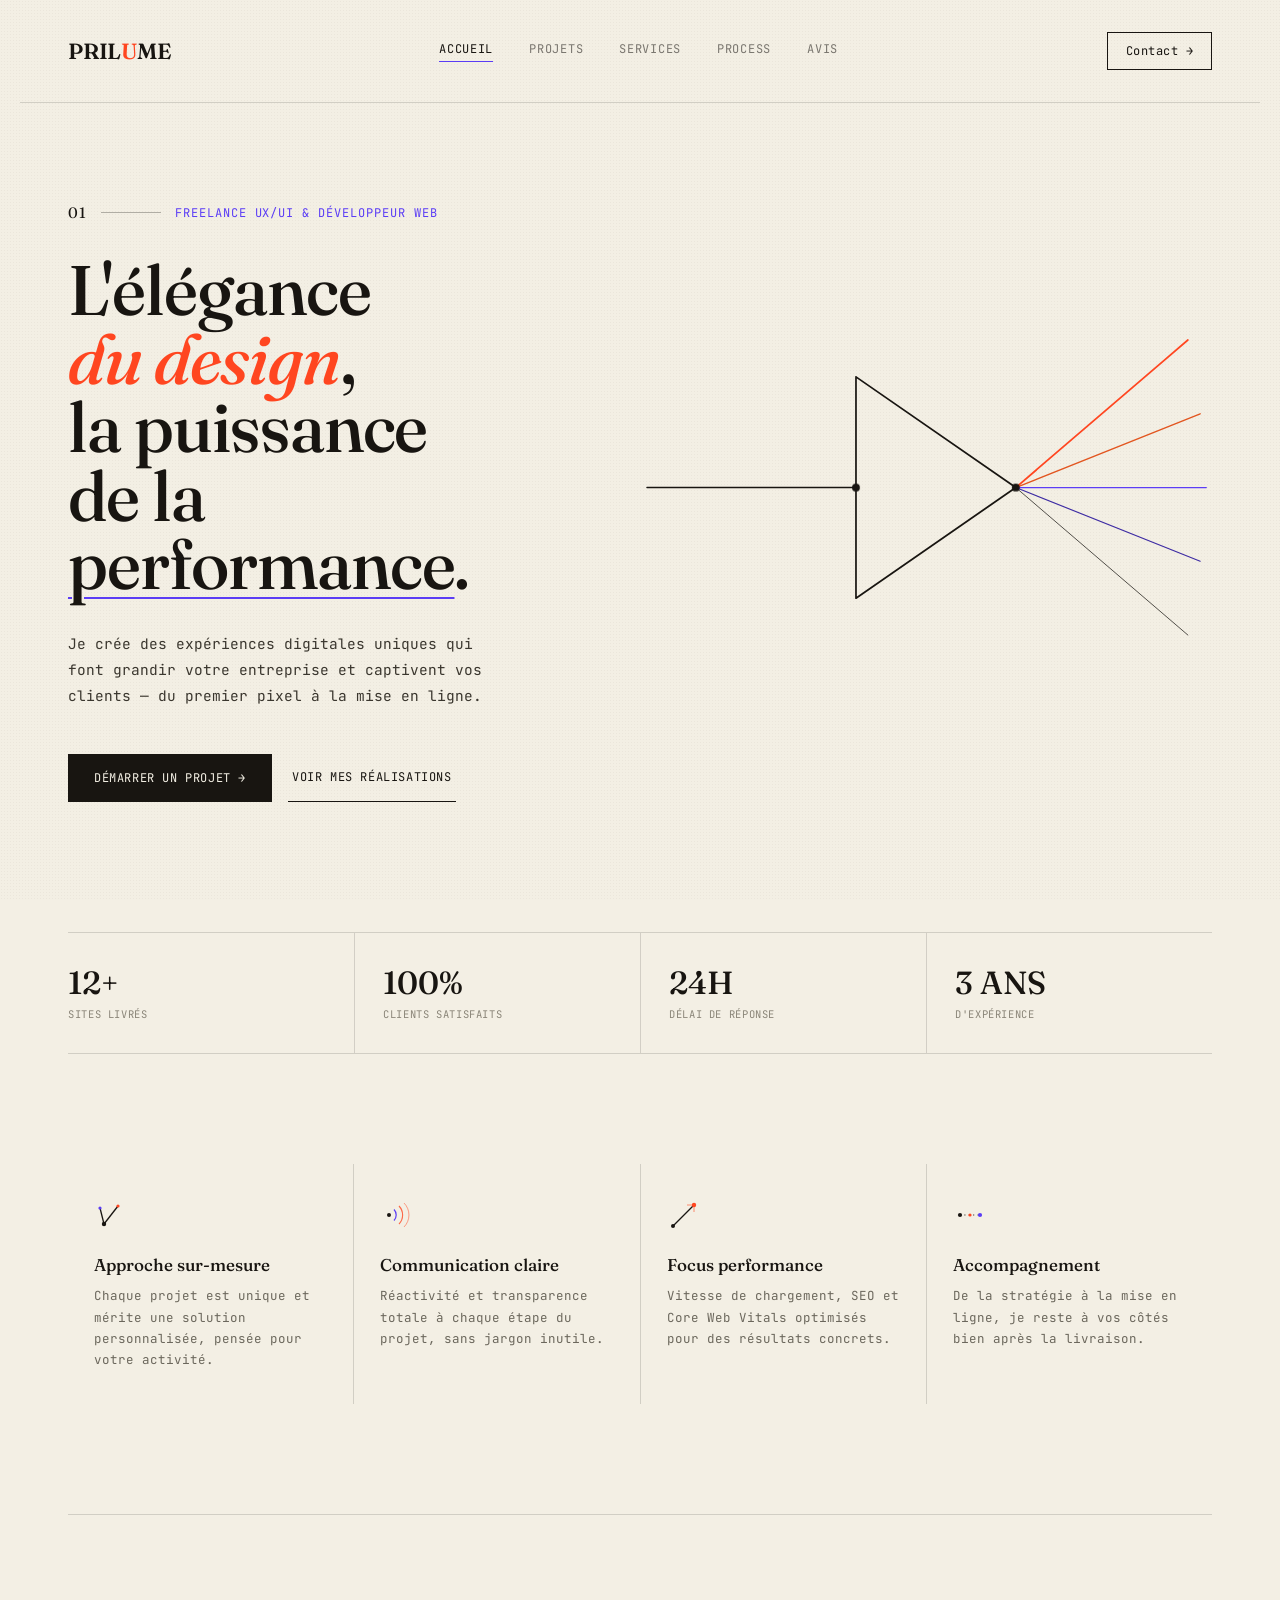
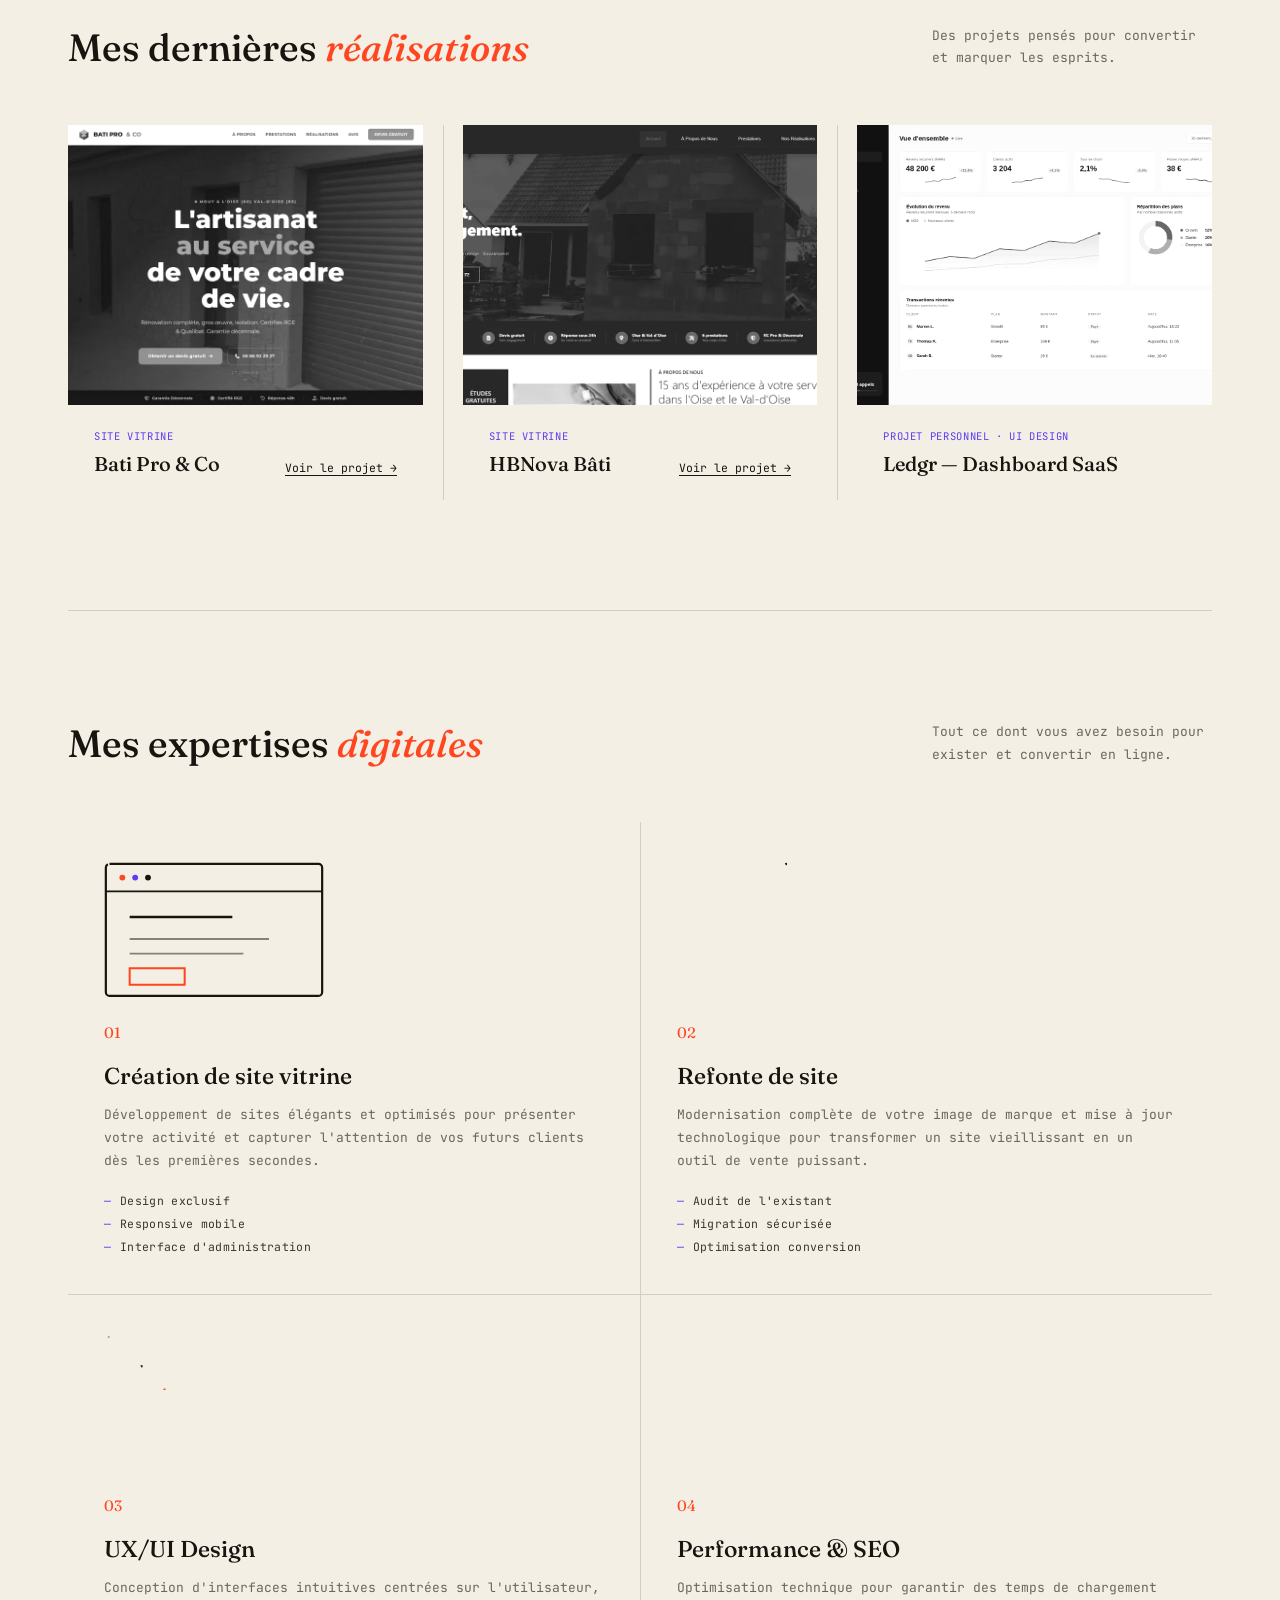
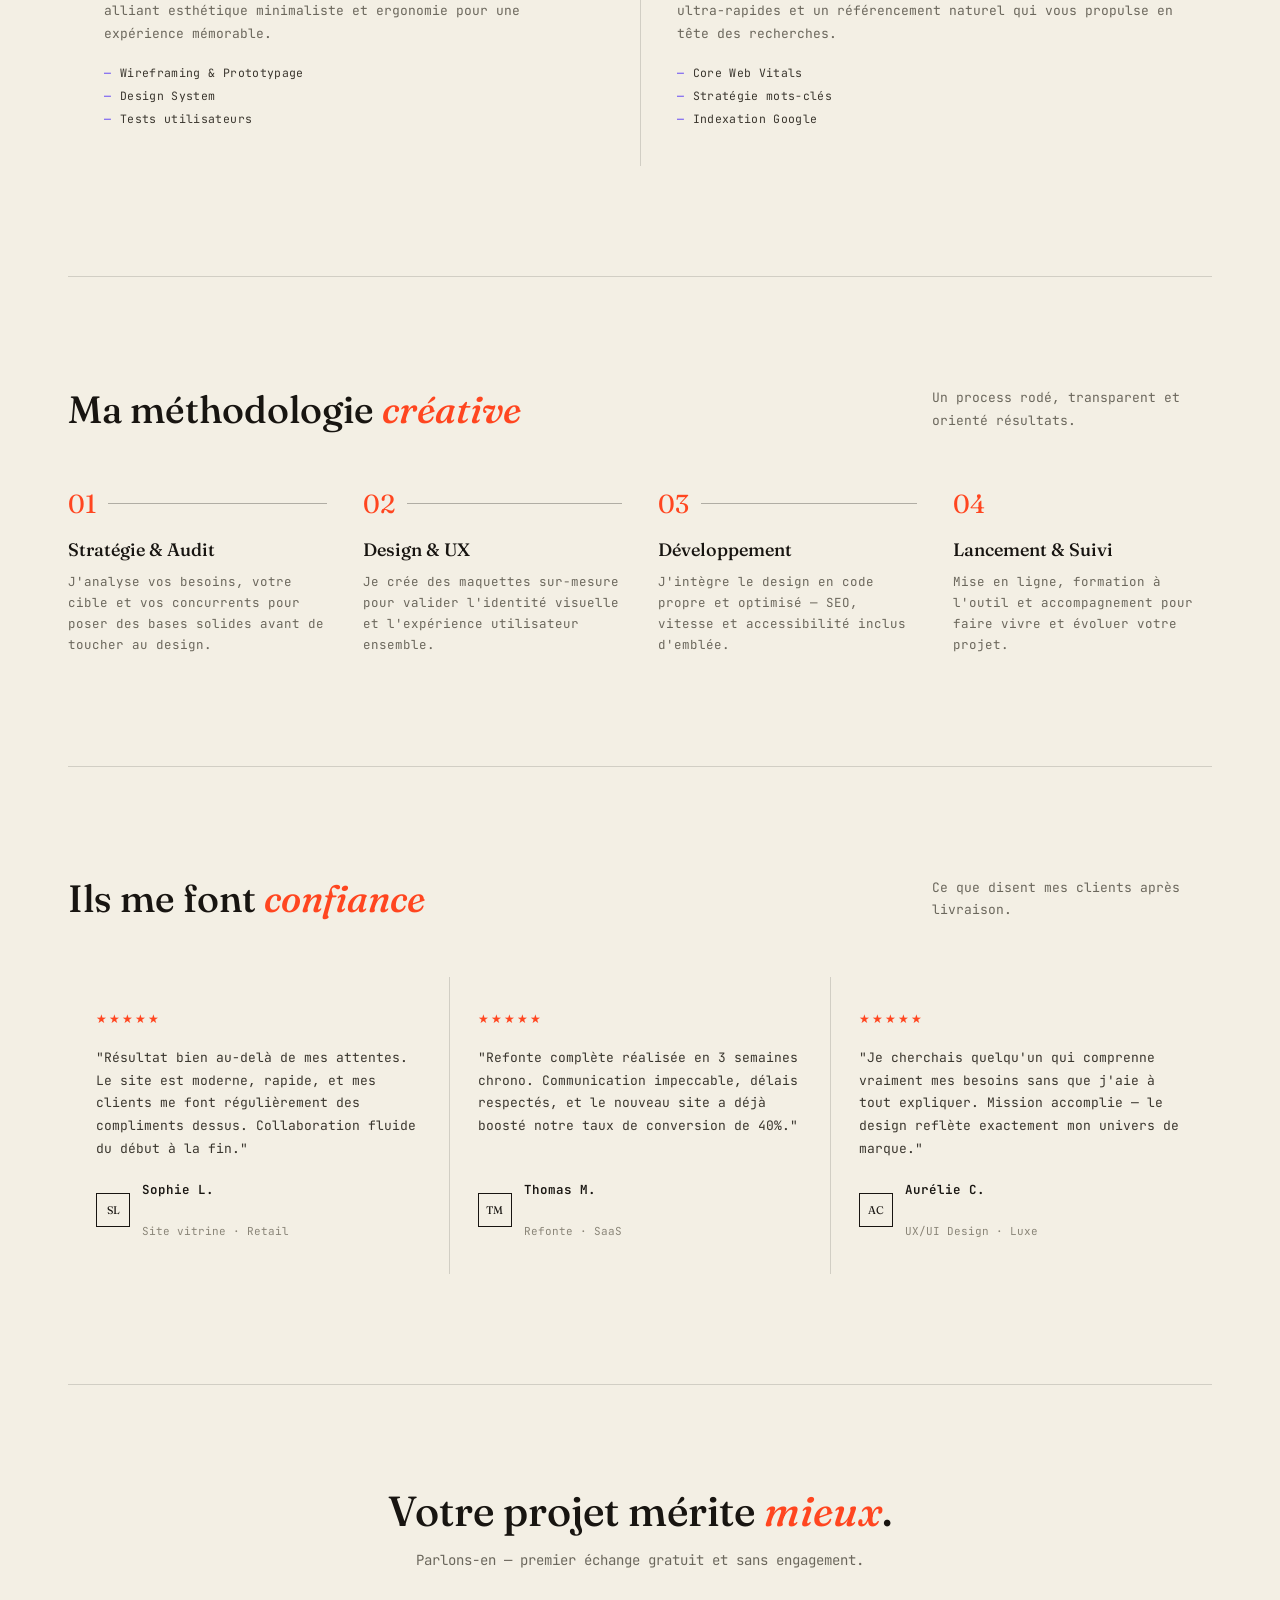
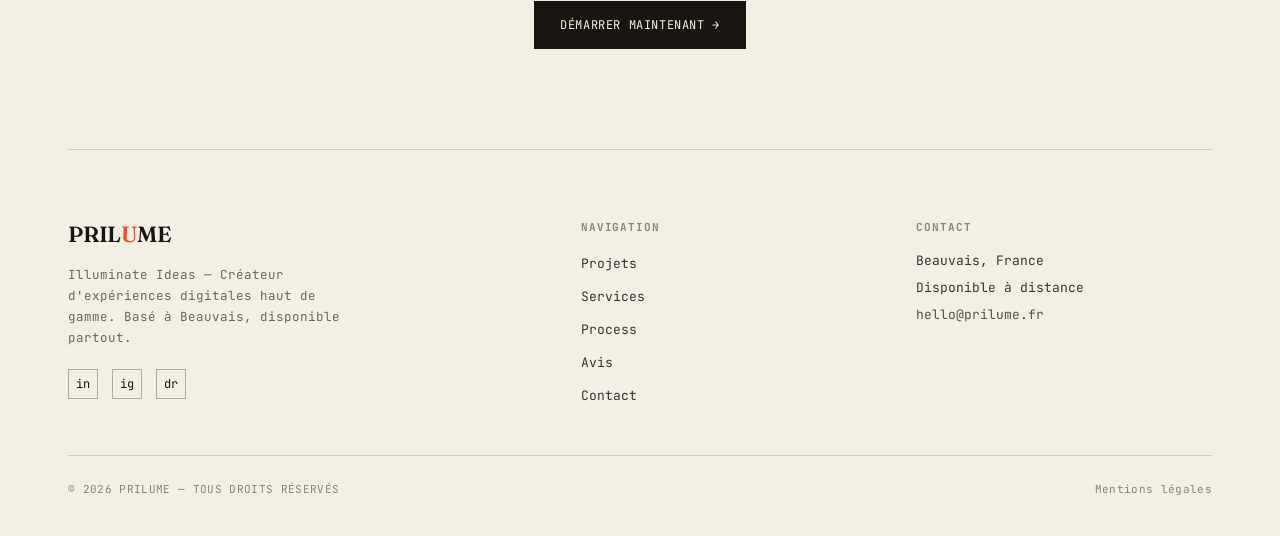
==== commit e08829ce: "Add files via upload" ====
--- a/index.html
+++ b/index.html
@@ -618,16 +618,16 @@
     fades.forEach(el=> el.classList.remove("show"));
     void svg.offsetWidth; // force reflow pour que la transition se rejoue
 
-    draws.forEach((el, i)=> drawEl(el, 500, i * 140));
-    const drawEnd = draws.length * 140 + 500;
+    draws.forEach((el, i)=> drawEl(el, 340, i * 90));
+    const drawEnd = draws.length * 90 + 340;
 
     dots.forEach((el, i)=>{
-      setTimeout(()=> el.classList.add("show"), drawEnd + i * 90);
+      setTimeout(()=> el.classList.add("show"), drawEnd + i * 60);
     });
 
     // Pour Refonte : l'ancien site (fantome) apparait en tout premier, avant le nouveau
     fades.forEach((el, i)=>{
-      setTimeout(()=> el.classList.add("show"), 80 + i * 100);
+      setTimeout(()=> el.classList.add("show"), 50 + i * 70);
     });
   }
 
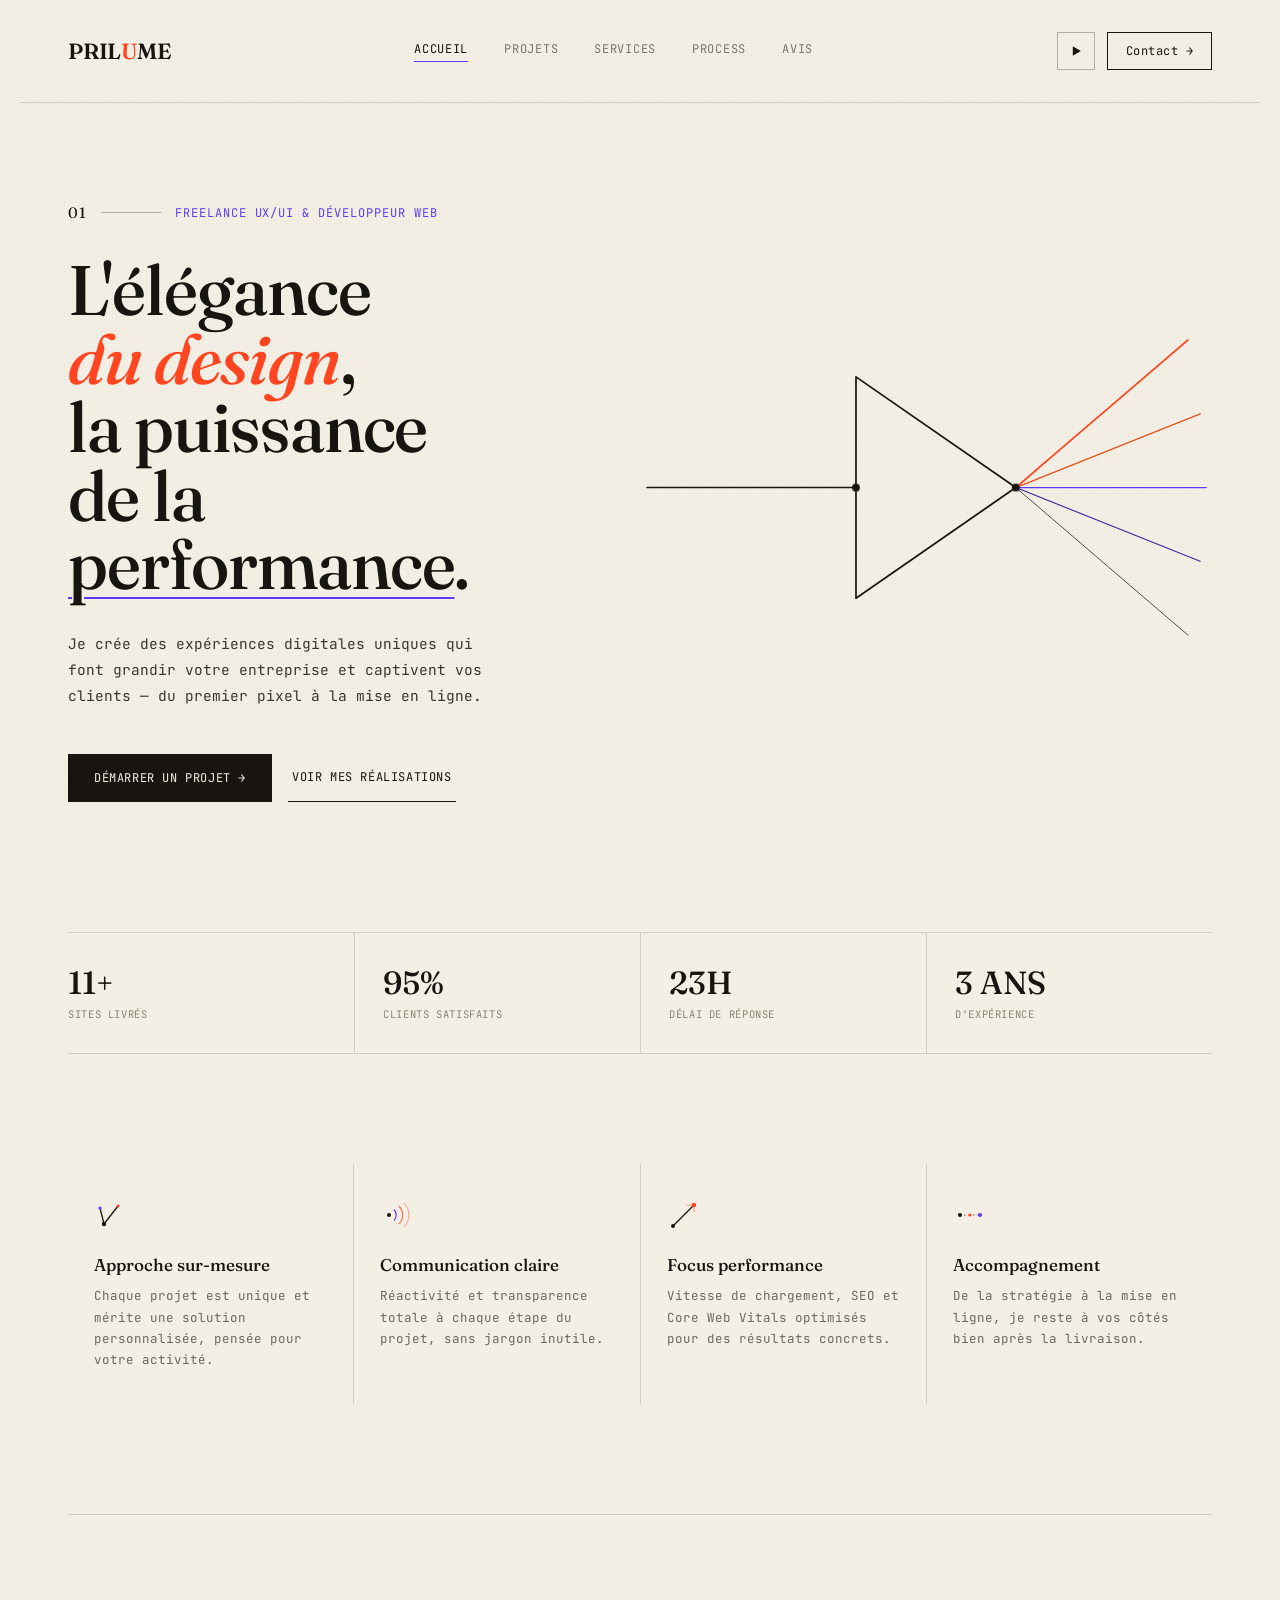
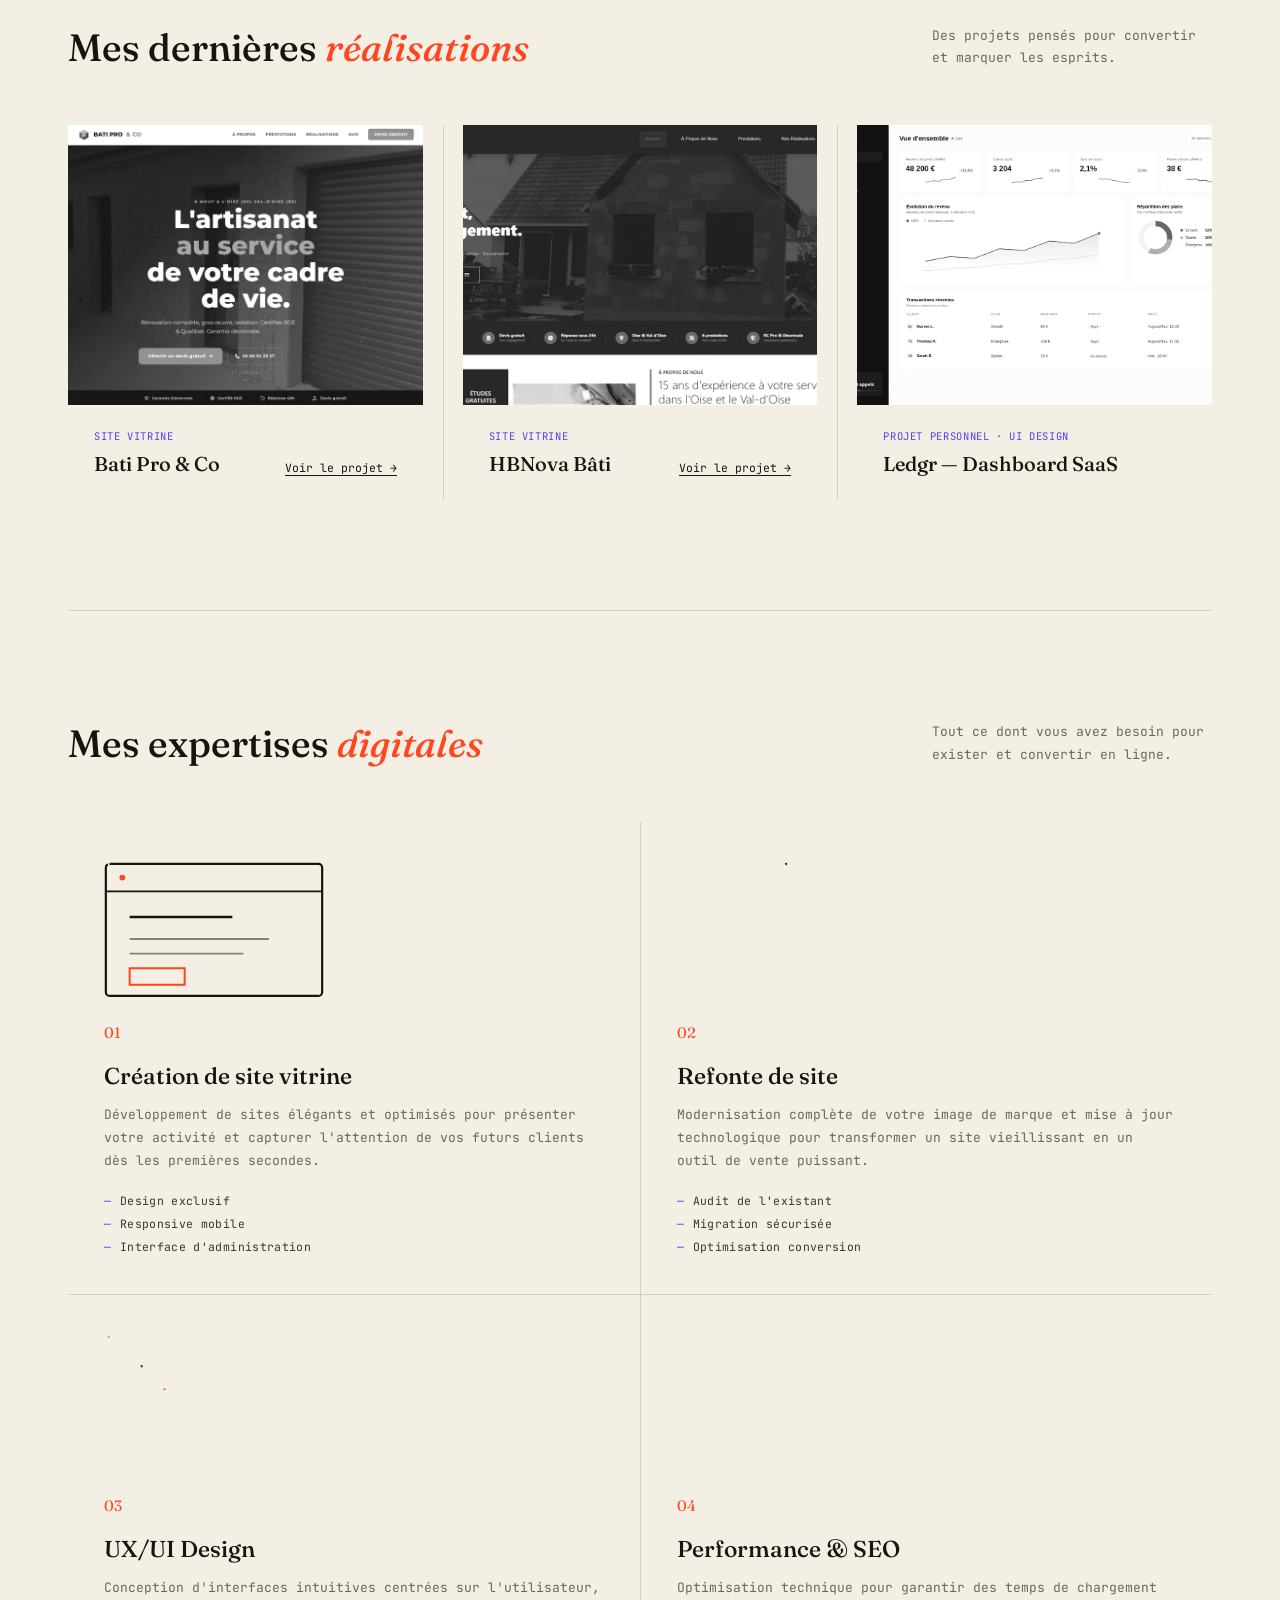
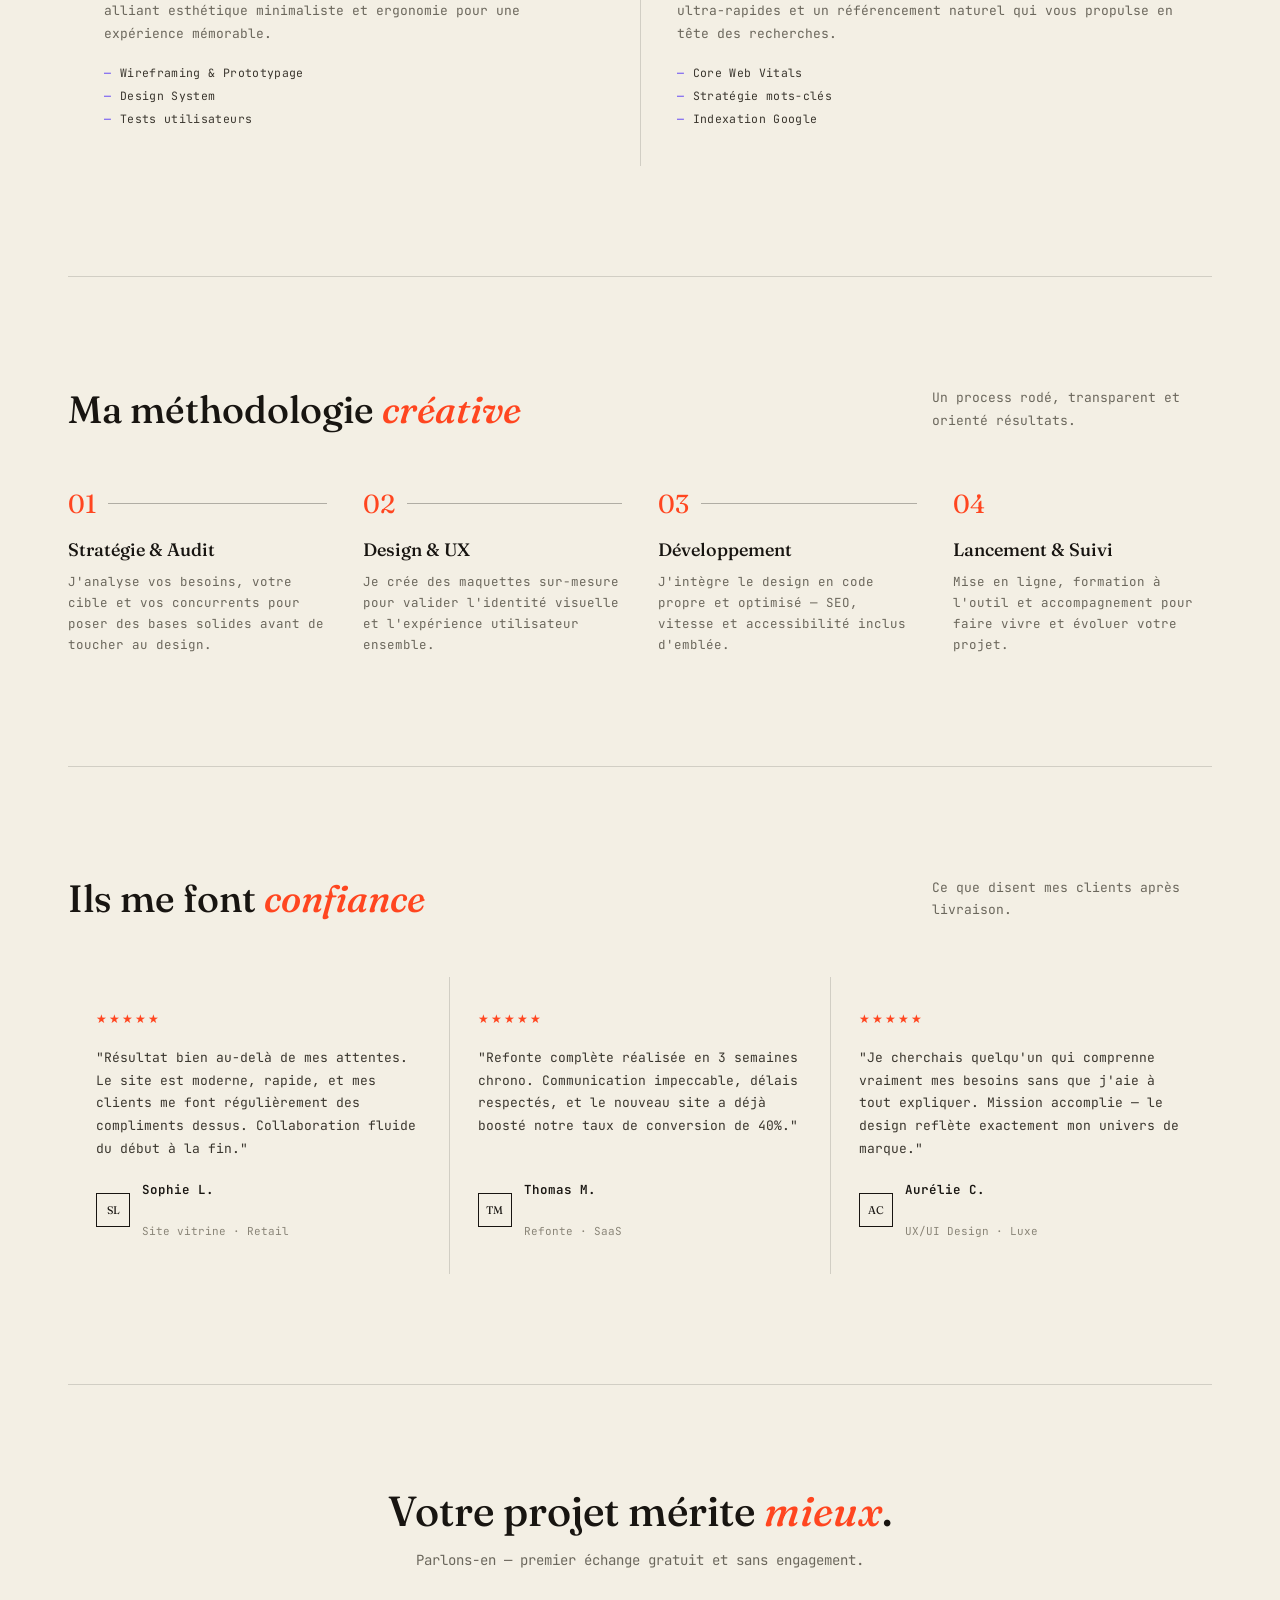
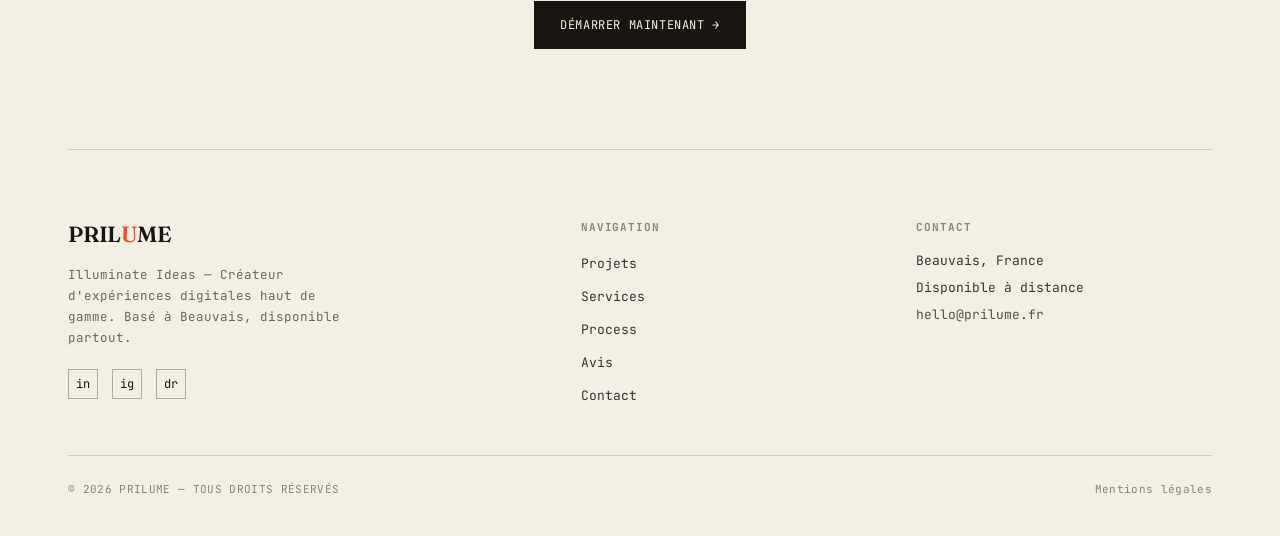
==== commit cfc5c358: "Add files via upload" ====
--- a/index.html
+++ b/index.html
@@ -120,7 +120,17 @@
     <a href="#process">Process</a>
     <a href="#avis">Avis</a>
   </nav>
-  <a href="contact.html" class="cta-tag">Contact →</a>
+  <div style="display:flex; align-items:center; gap:12px;">
+    <button class="theme-toggle" id="themeToggle" aria-label="Changer de thème">
+      <svg class="icon-prism-filled" viewBox="0 0 20 20" fill="none">
+        <polygon points="6,4 6,16 16,10" fill="var(--ink)"/>
+      </svg>
+      <svg class="icon-prism-outline" viewBox="0 0 20 20" fill="none">
+        <polygon points="6,4 6,16 16,10" stroke="var(--ink)" stroke-width="1.4" stroke-linejoin="round"/>
+      </svg>
+    </button>
+    <a href="contact.html" class="cta-tag">Contact →</a>
+  </div>
 </header>
 
 <div class="wrap">
@@ -144,17 +154,17 @@
     <div class="hero-right">
       <div class="optic">
         <svg viewBox="0 85 460 300" id="opticSvg">
-          <line id="p-incident" class="draw" x1="0" y1="240" x2="170" y2="240" stroke="#181511" stroke-width="1.2"/>
-          <polygon id="p-prism" class="draw" points="170,150 170,330 300,240" stroke="#181511" stroke-width="1.4"/>
-
-          <line id="p-r1" class="draw" x1="300" y1="240" x2="440" y2="120" stroke="#FF4620" stroke-width="1.4"/>
-          <line id="p-r2" class="draw" x1="300" y1="240" x2="450" y2="180" stroke="#e2551f" stroke-width="1.1"/>
-          <line id="p-r3" class="draw" x1="300" y1="240" x2="455" y2="240" stroke="#5B3DF5" stroke-width="1"/>
-          <line id="p-r4" class="draw" x1="300" y1="240" x2="450" y2="300" stroke="#3d2ba3" stroke-width="0.9"/>
-          <line id="p-r5" class="draw" x1="300" y1="240" x2="440" y2="360" stroke="#181511" stroke-width="0.6"/>
-
-          <circle class="dot-pop" cx="170" cy="240" r="3.2" fill="#181511" style="animation-delay:.55s"/>
-          <circle class="dot-pop" cx="300" cy="240" r="3.2" fill="#181511" style="animation-delay:.95s"/>
+          <line id="p-incident" class="draw" x1="0" y1="240" x2="170" y2="240" stroke="var(--ink)" stroke-width="1.2"/>
+          <polygon id="p-prism" class="draw" points="170,150 170,330 300,240" stroke="var(--ink)" stroke-width="1.4"/>
+
+          <line id="p-r1" class="draw" x1="300" y1="240" x2="440" y2="120" stroke="var(--orange)" stroke-width="1.4"/>
+          <line id="p-r2" class="draw" x1="300" y1="240" x2="450" y2="180" stroke="var(--orange-dark)" stroke-width="1.1"/>
+          <line id="p-r3" class="draw" x1="300" y1="240" x2="455" y2="240" stroke="var(--violet)" stroke-width="1"/>
+          <line id="p-r4" class="draw" x1="300" y1="240" x2="450" y2="300" stroke="var(--violet-dark)" stroke-width="0.9"/>
+          <line id="p-r5" class="draw" x1="300" y1="240" x2="440" y2="360" stroke="var(--ink)" stroke-width="0.6"/>
+
+          <circle class="dot-pop" cx="170" cy="240" r="3.2" fill="var(--ink)" style="animation-delay:.55s"/>
+          <circle class="dot-pop" cx="300" cy="240" r="3.2" fill="var(--ink)" style="animation-delay:.95s"/>
         </svg>
         <div class="optic-caption" id="opticCaption">ONE VISION. <span class="lambda">INFINITE DIRECTIONS.</span></div>
       </div>
@@ -174,42 +184,42 @@
     <div class="features-grid">
       <div class="feature-card">
         <svg class="feature-icon" viewBox="0 0 34 34" fill="none">
-          <line x1="10" y1="26" x2="24" y2="8" stroke="#181511" stroke-width="1.3"/>
-          <line x1="10" y1="26" x2="6" y2="10" stroke="#181511" stroke-width="1.3"/>
-          <circle cx="10" cy="26" r="2.2" fill="#181511"/>
-          <circle cx="24" cy="8" r="1.6" fill="#FF4620"/>
-          <circle cx="6" cy="10" r="1.6" fill="#5B3DF5"/>
+          <line x1="10" y1="26" x2="24" y2="8" stroke="var(--ink)" stroke-width="1.3"/>
+          <line x1="10" y1="26" x2="6" y2="10" stroke="var(--ink)" stroke-width="1.3"/>
+          <circle cx="10" cy="26" r="2.2" fill="var(--ink)"/>
+          <circle cx="24" cy="8" r="1.6" fill="var(--orange)"/>
+          <circle cx="6" cy="10" r="1.6" fill="var(--violet)"/>
         </svg>
         <h3>Approche sur-mesure</h3>
         <p>Chaque projet est unique et mérite une solution personnalisée, pensée pour votre activité.</p>
       </div>
       <div class="feature-card">
         <svg class="feature-icon" viewBox="0 0 34 34" fill="none">
-          <circle cx="9" cy="17" r="2" fill="#181511"/>
-          <path d="M14 11.5a8 8 0 0 1 0 11" stroke="#5B3DF5" stroke-width="1.2" fill="none"/>
-          <path d="M19 8a13 13 0 0 1 0 18" stroke="#FF4620" stroke-width="1.1" fill="none" opacity="0.8"/>
-          <path d="M24 5a17 17 0 0 1 0 24" stroke="#FF4620" stroke-width="1" fill="none" opacity="0.5"/>
+          <circle cx="9" cy="17" r="2" fill="var(--ink)"/>
+          <path d="M14 11.5a8 8 0 0 1 0 11" stroke="var(--violet)" stroke-width="1.2" fill="none"/>
+          <path d="M19 8a13 13 0 0 1 0 18" stroke="var(--orange)" stroke-width="1.1" fill="none" opacity="0.8"/>
+          <path d="M24 5a17 17 0 0 1 0 24" stroke="var(--orange)" stroke-width="1" fill="none" opacity="0.5"/>
         </svg>
         <h3>Communication claire</h3>
         <p>Réactivité et transparence totale à chaque étape du projet, sans jargon inutile.</p>
       </div>
       <div class="feature-card">
         <svg class="feature-icon" viewBox="0 0 34 34" fill="none">
-          <line x1="6" y1="28" x2="27" y2="7" stroke="#181511" stroke-width="1.3"/>
-          <circle cx="6" cy="28" r="2" fill="#181511"/>
-          <circle cx="27" cy="7" r="2.2" fill="#FF4620"/>
-          <line x1="27" y1="7" x2="27" y2="14" stroke="#FF4620" stroke-width="1" opacity="0.6"/>
-          <line x1="27" y1="7" x2="20" y2="7" stroke="#FF4620" stroke-width="1" opacity="0.6"/>
+          <line x1="6" y1="28" x2="27" y2="7" stroke="var(--ink)" stroke-width="1.3"/>
+          <circle cx="6" cy="28" r="2" fill="var(--ink)"/>
+          <circle cx="27" cy="7" r="2.2" fill="var(--orange)"/>
+          <line x1="27" y1="7" x2="27" y2="14" stroke="var(--orange)" stroke-width="1" opacity="0.6"/>
+          <line x1="27" y1="7" x2="20" y2="7" stroke="var(--orange)" stroke-width="1" opacity="0.6"/>
         </svg>
         <h3>Focus performance</h3>
         <p>Vitesse de chargement, SEO et Core Web Vitals optimisés pour des résultats concrets.</p>
       </div>
       <div class="feature-card">
         <svg class="feature-icon" viewBox="0 0 34 34" fill="none">
-          <line x1="7" y1="17" x2="27" y2="17" stroke="#181511" stroke-width="1.2" stroke-dasharray="1 3.4"/>
-          <circle cx="7" cy="17" r="2.1" fill="#181511"/>
-          <circle cx="27" cy="17" r="2.1" fill="#5B3DF5"/>
-          <circle cx="17" cy="17" r="1.6" fill="#FF4620"/>
+          <line x1="7" y1="17" x2="27" y2="17" stroke="var(--ink)" stroke-width="1.2" stroke-dasharray="1 3.4"/>
+          <circle cx="7" cy="17" r="2.1" fill="var(--ink)"/>
+          <circle cx="27" cy="17" r="2.1" fill="var(--violet)"/>
+          <circle cx="17" cy="17" r="1.6" fill="var(--orange)"/>
         </svg>
         <h3>Accompagnement</h3>
         <p>De la stratégie à la mise en ligne, je reste à vos côtés bien après la livraison.</p>
@@ -271,15 +281,15 @@
     <div class="services-grid">
       <div class="service-box">
         <svg class="service-illu" id="illu1" viewBox="0 0 120 74" fill="none">
-          <rect class="s-draw" x="1" y="1" width="118" height="72" rx="2" stroke="#181511" stroke-width="1.2"/>
-          <line class="s-draw" x1="1" y1="16" x2="119" y2="16" stroke="#181511" stroke-width="1"/>
-          <circle class="s-dot" cx="10" cy="8.5" r="1.6" fill="#FF4620"/>
-          <circle class="s-dot" cx="17" cy="8.5" r="1.6" fill="#5B3DF5"/>
-          <circle class="s-dot" cx="24" cy="8.5" r="1.6" fill="#181511" opacity="0.4"/>
-          <line class="s-draw" x1="14" y1="30" x2="70" y2="30" stroke="#181511" stroke-width="1.4"/>
-          <line class="s-draw" x1="14" y1="42" x2="90" y2="42" stroke="#181511" stroke-width="1" opacity="0.5"/>
-          <line class="s-draw" x1="14" y1="50" x2="76" y2="50" stroke="#181511" stroke-width="1" opacity="0.5"/>
-          <rect class="s-draw" x="14" y="58" width="30" height="9" stroke="#FF4620" stroke-width="1.1"/>
+          <rect class="s-draw" x="1" y="1" width="118" height="72" rx="2" stroke="var(--ink)" stroke-width="1.2"/>
+          <line class="s-draw" x1="1" y1="16" x2="119" y2="16" stroke="var(--ink)" stroke-width="1"/>
+          <circle class="s-dot" cx="10" cy="8.5" r="1.6" fill="var(--orange)"/>
+          <circle class="s-dot" cx="17" cy="8.5" r="1.6" fill="var(--violet)"/>
+          <circle class="s-dot" cx="24" cy="8.5" r="1.6" fill="var(--ink)" opacity="0.4"/>
+          <line class="s-draw" x1="14" y1="30" x2="70" y2="30" stroke="var(--ink)" stroke-width="1.4"/>
+          <line class="s-draw" x1="14" y1="42" x2="90" y2="42" stroke="var(--ink)" stroke-width="1" opacity="0.5"/>
+          <line class="s-draw" x1="14" y1="50" x2="76" y2="50" stroke="var(--ink)" stroke-width="1" opacity="0.5"/>
+          <rect class="s-draw" x="14" y="58" width="30" height="9" stroke="var(--orange)" stroke-width="1.1"/>
         </svg>
         <div class="n">01</div>
         <h3>Création de site vitrine</h3>
@@ -292,16 +302,16 @@
       </div>
       <div class="service-box">
         <svg class="service-illu" id="illu2" viewBox="0 0 120 74" fill="none">
-          <rect class="s-fade" x="1" y="7" width="60" height="60" rx="2" stroke="#181511" stroke-width="1" opacity="0" stroke-dasharray="2 3"/>
-          <line class="s-fade" x1="10" y1="24" x2="50" y2="24" stroke="#181511" stroke-width="0.9" opacity="0"/>
-          <line class="s-fade" x1="10" y1="34" x2="42" y2="34" stroke="#181511" stroke-width="0.9" opacity="0"/>
-          <rect class="s-draw" x="58" y="1" width="61" height="66" rx="2" stroke="#181511" stroke-width="1.3"/>
-          <line class="s-draw" x1="67" y1="20" x2="112" y2="20" stroke="#5B3DF5" stroke-width="1.3"/>
-          <line class="s-draw" x1="67" y1="30" x2="104" y2="30" stroke="#181511" stroke-width="1"/>
-          <line class="s-draw" x1="67" y1="38" x2="98" y2="38" stroke="#181511" stroke-width="1"/>
-          <rect class="s-draw" x="67" y="48" width="26" height="9" stroke="#FF4620" stroke-width="1.1"/>
-          <path class="s-draw" d="M48 34 L60 34" stroke="#FF4620" stroke-width="1.3"/>
-          <path class="s-draw" d="M55 29 L61 34 L55 39" stroke="#FF4620" stroke-width="1.3" fill="none"/>
+          <rect class="s-fade" x="1" y="7" width="60" height="60" rx="2" stroke="var(--ink)" stroke-width="1" opacity="0" stroke-dasharray="2 3"/>
+          <line class="s-fade" x1="10" y1="24" x2="50" y2="24" stroke="var(--ink)" stroke-width="0.9" opacity="0"/>
+          <line class="s-fade" x1="10" y1="34" x2="42" y2="34" stroke="var(--ink)" stroke-width="0.9" opacity="0"/>
+          <rect class="s-draw" x="58" y="1" width="61" height="66" rx="2" stroke="var(--ink)" stroke-width="1.3"/>
+          <line class="s-draw" x1="67" y1="20" x2="112" y2="20" stroke="var(--violet)" stroke-width="1.3"/>
+          <line class="s-draw" x1="67" y1="30" x2="104" y2="30" stroke="var(--ink)" stroke-width="1"/>
+          <line class="s-draw" x1="67" y1="38" x2="98" y2="38" stroke="var(--ink)" stroke-width="1"/>
+          <rect class="s-draw" x="67" y="48" width="26" height="9" stroke="var(--orange)" stroke-width="1.1"/>
+          <path class="s-draw" d="M48 34 L60 34" stroke="var(--orange)" stroke-width="1.3"/>
+          <path class="s-draw" d="M55 29 L61 34 L55 39" stroke="var(--orange)" stroke-width="1.3" fill="none"/>
         </svg>
         <div class="n">02</div>
         <h3>Refonte de site</h3>
@@ -314,12 +324,12 @@
       </div>
       <div class="service-box">
         <svg class="service-illu" id="illu3" viewBox="0 0 120 74" fill="none">
-          <rect class="s-draw" x="1" y="1" width="72" height="52" rx="2" stroke="#181511" stroke-width="1" opacity="0.4"/>
-          <rect class="s-draw" x="19" y="17" width="72" height="52" rx="2" stroke="#181511" stroke-width="1.3"/>
-          <line class="s-draw" x1="27" y1="30" x2="65" y2="30" stroke="#5B3DF5" stroke-width="1.2"/>
-          <line class="s-draw" x1="27" y1="39" x2="75" y2="39" stroke="#181511" stroke-width="1" opacity="0.6"/>
-          <circle class="s-draw" cx="27" cy="30" r="6" fill="none" stroke="#FF4620" stroke-width="1.2"/>
-          <line class="s-draw" x1="31.2" y1="34.2" x2="37" y2="40" stroke="#FF4620" stroke-width="1.2"/>
+          <rect class="s-draw" x="1" y="1" width="72" height="52" rx="2" stroke="var(--ink)" stroke-width="1" opacity="0.4"/>
+          <rect class="s-draw" x="19" y="17" width="72" height="52" rx="2" stroke="var(--ink)" stroke-width="1.3"/>
+          <line class="s-draw" x1="27" y1="30" x2="65" y2="30" stroke="var(--violet)" stroke-width="1.2"/>
+          <line class="s-draw" x1="27" y1="39" x2="75" y2="39" stroke="var(--ink)" stroke-width="1" opacity="0.6"/>
+          <circle class="s-draw" cx="27" cy="30" r="6" fill="none" stroke="var(--orange)" stroke-width="1.2"/>
+          <line class="s-draw" x1="31.2" y1="34.2" x2="37" y2="40" stroke="var(--orange)" stroke-width="1.2"/>
         </svg>
         <div class="n">03</div>
         <h3>UX/UI Design</h3>
@@ -332,14 +342,14 @@
       </div>
       <div class="service-box">
         <svg class="service-illu" id="illu4" viewBox="0 0 120 74" fill="none">
-          <line class="s-draw" x1="1" y1="68" x2="119" y2="68" stroke="#181511" stroke-width="1" opacity="0.4"/>
-          <polyline class="s-draw" points="4,58 28,50 46,54 68,32 90,36 116,10" fill="none" stroke="#181511" stroke-width="1.3"/>
-          <circle class="s-dot" cx="4" cy="58" r="2" fill="#181511"/>
-          <circle class="s-dot" cx="46" cy="54" r="1.8" fill="#5B3DF5"/>
-          <circle class="s-dot" cx="68" cy="32" r="1.8" fill="#5B3DF5"/>
-          <circle class="s-dot" cx="116" cy="10" r="2.4" fill="#FF4620"/>
-          <line class="s-draw" x1="116" y1="10" x2="116" y2="1" stroke="#FF4620" stroke-width="1" opacity="0.6"/>
-          <line class="s-draw" x1="116" y1="10" x2="109" y2="4" stroke="#FF4620" stroke-width="1" opacity="0.6"/>
+          <line class="s-draw" x1="1" y1="68" x2="119" y2="68" stroke="var(--ink)" stroke-width="1" opacity="0.4"/>
+          <polyline class="s-draw" points="4,58 28,50 46,54 68,32 90,36 116,10" fill="none" stroke="var(--ink)" stroke-width="1.3"/>
+          <circle class="s-dot" cx="4" cy="58" r="2" fill="var(--ink)"/>
+          <circle class="s-dot" cx="46" cy="54" r="1.8" fill="var(--violet)"/>
+          <circle class="s-dot" cx="68" cy="32" r="1.8" fill="var(--violet)"/>
+          <circle class="s-dot" cx="116" cy="10" r="2.4" fill="var(--orange)"/>
+          <line class="s-draw" x1="116" y1="10" x2="116" y2="1" stroke="var(--orange)" stroke-width="1" opacity="0.6"/>
+          <line class="s-draw" x1="116" y1="10" x2="109" y2="4" stroke="var(--orange)" stroke-width="1" opacity="0.6"/>
         </svg>
         <div class="n">04</div>
         <h3>Performance &amp; SEO</h3>
@@ -655,5 +665,52 @@
   });
 </script>
 
+<script>
+  /* Theme dark/light : respecte le choix precedent (localStorage), sinon la preference systeme */
+  (function(){
+    const stored = localStorage.getItem("prilume-theme");
+    const systemDark = window.matchMedia("(prefers-color-scheme: dark)").matches;
+    const initial = stored || (systemDark ? "dark" : "light");
+    if(initial === "dark") document.documentElement.setAttribute("data-theme", "dark");
+  })();
+
+  /* Petit son discret au changement de theme (synthetise, aucun fichier audio) */
+  let audioCtx = null;
+  function playToggleSound(goingDark){
+    try{
+      if(!audioCtx) audioCtx = new (window.AudioContext || window.webkitAudioContext)();
+      if(audioCtx.state === "suspended") audioCtx.resume();
+
+      const notes = goingDark ? [660, 440] : [520, 700];
+      notes.forEach((freq, i)=>{
+        const osc = audioCtx.createOscillator();
+        const gain = audioCtx.createGain();
+        osc.type = "sine";
+        osc.frequency.value = freq;
+        const start = audioCtx.currentTime + i * 0.085;
+        gain.gain.setValueAtTime(0, start);
+        gain.gain.linearRampToValueAtTime(0.05, start + 0.012);
+        gain.gain.exponentialRampToValueAtTime(0.0001, start + 0.15);
+        osc.connect(gain).connect(audioCtx.destination);
+        osc.start(start);
+        osc.stop(start + 0.16);
+      });
+    } catch(e){ /* Web Audio indisponible : on ignore silencieusement */ }
+  }
+
+  document.getElementById("themeToggle").addEventListener("click", ()=>{
+    const isDark = document.documentElement.getAttribute("data-theme") === "dark";
+    if(isDark){
+      document.documentElement.removeAttribute("data-theme");
+      localStorage.setItem("prilume-theme", "light");
+      playToggleSound(false);
+    } else {
+      document.documentElement.setAttribute("data-theme", "dark");
+      localStorage.setItem("prilume-theme", "dark");
+      playToggleSound(true);
+    }
+  });
+</script>
+
 </body>
 </html>
--- a/style.css
+++ b/style.css
@@ -13,8 +13,28 @@
   --line: rgba(24,21,17,0.15);
   --line-strong: rgba(24,21,17,0.3);
   --orange: #FF4620;
+  --orange-dark: #e2551f;
   --violet: #5B3DF5;
   --violet-dark: #3d2ba3;
+}
+
+:root[data-theme="dark"]{
+  --paper: #16130F;
+  --paper-2: #1E1A14;
+  --ink: #F1ECDF;
+  --ink-soft: #D9D3C3;
+  --ink-mute: #A29C8C;
+  --ink-faint: #756F60;
+  --line: rgba(241,236,223,0.13);
+  --line-strong: rgba(241,236,223,0.26);
+  --orange: #FF6A42;
+  --orange-dark: #E8703F;
+  --violet: #9482FF;
+  --violet-dark: #6952E0;
+}
+
+body, .btn-ink, .theme-toggle, .project-media img{
+  transition: background-color .35s ease, color .35s ease, border-color .35s ease;
 }
 
 *{ box-sizing:border-box; margin:0; padding:0; }
@@ -62,6 +82,18 @@
   border:1px solid var(--ink); text-decoration:none; white-space:nowrap;
 }
 .cta-tag:hover{ background:var(--ink); color:var(--paper); }
+
+.theme-toggle{
+  width:38px; height:38px; border:1px solid var(--line-strong);
+  display:flex; align-items:center; justify-content:center;
+  background:transparent; cursor:pointer; flex-shrink:0;
+}
+.theme-toggle:hover{ border-color:var(--ink); }
+.theme-toggle svg{ width:16px; height:16px; }
+.theme-toggle .icon-prism-filled{ display:block; }
+.theme-toggle .icon-prism-outline{ display:none; }
+:root[data-theme="dark"] .theme-toggle .icon-prism-filled{ display:none; }
+:root[data-theme="dark"] .theme-toggle .icon-prism-outline{ display:block; }
 
 /* ============ INDEX TAG (badge/kicker) ============ */
 .index-tag{
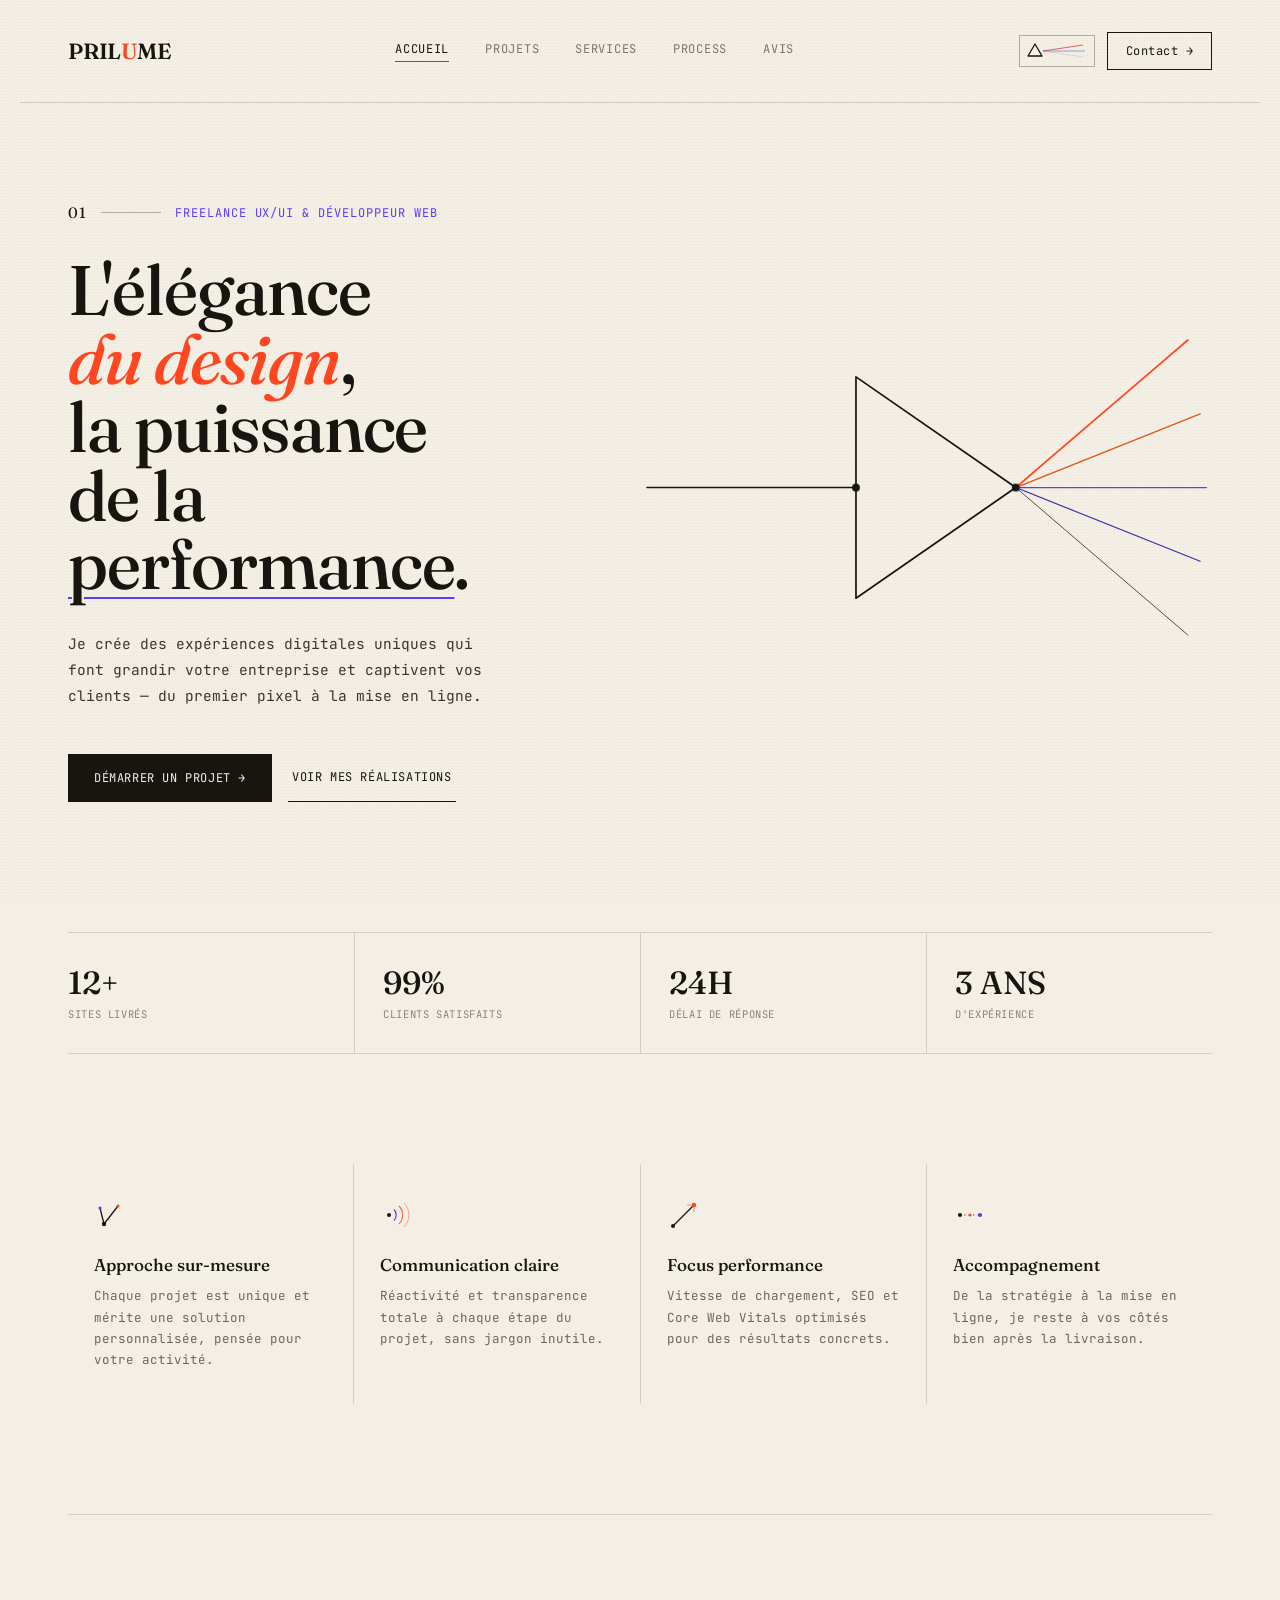
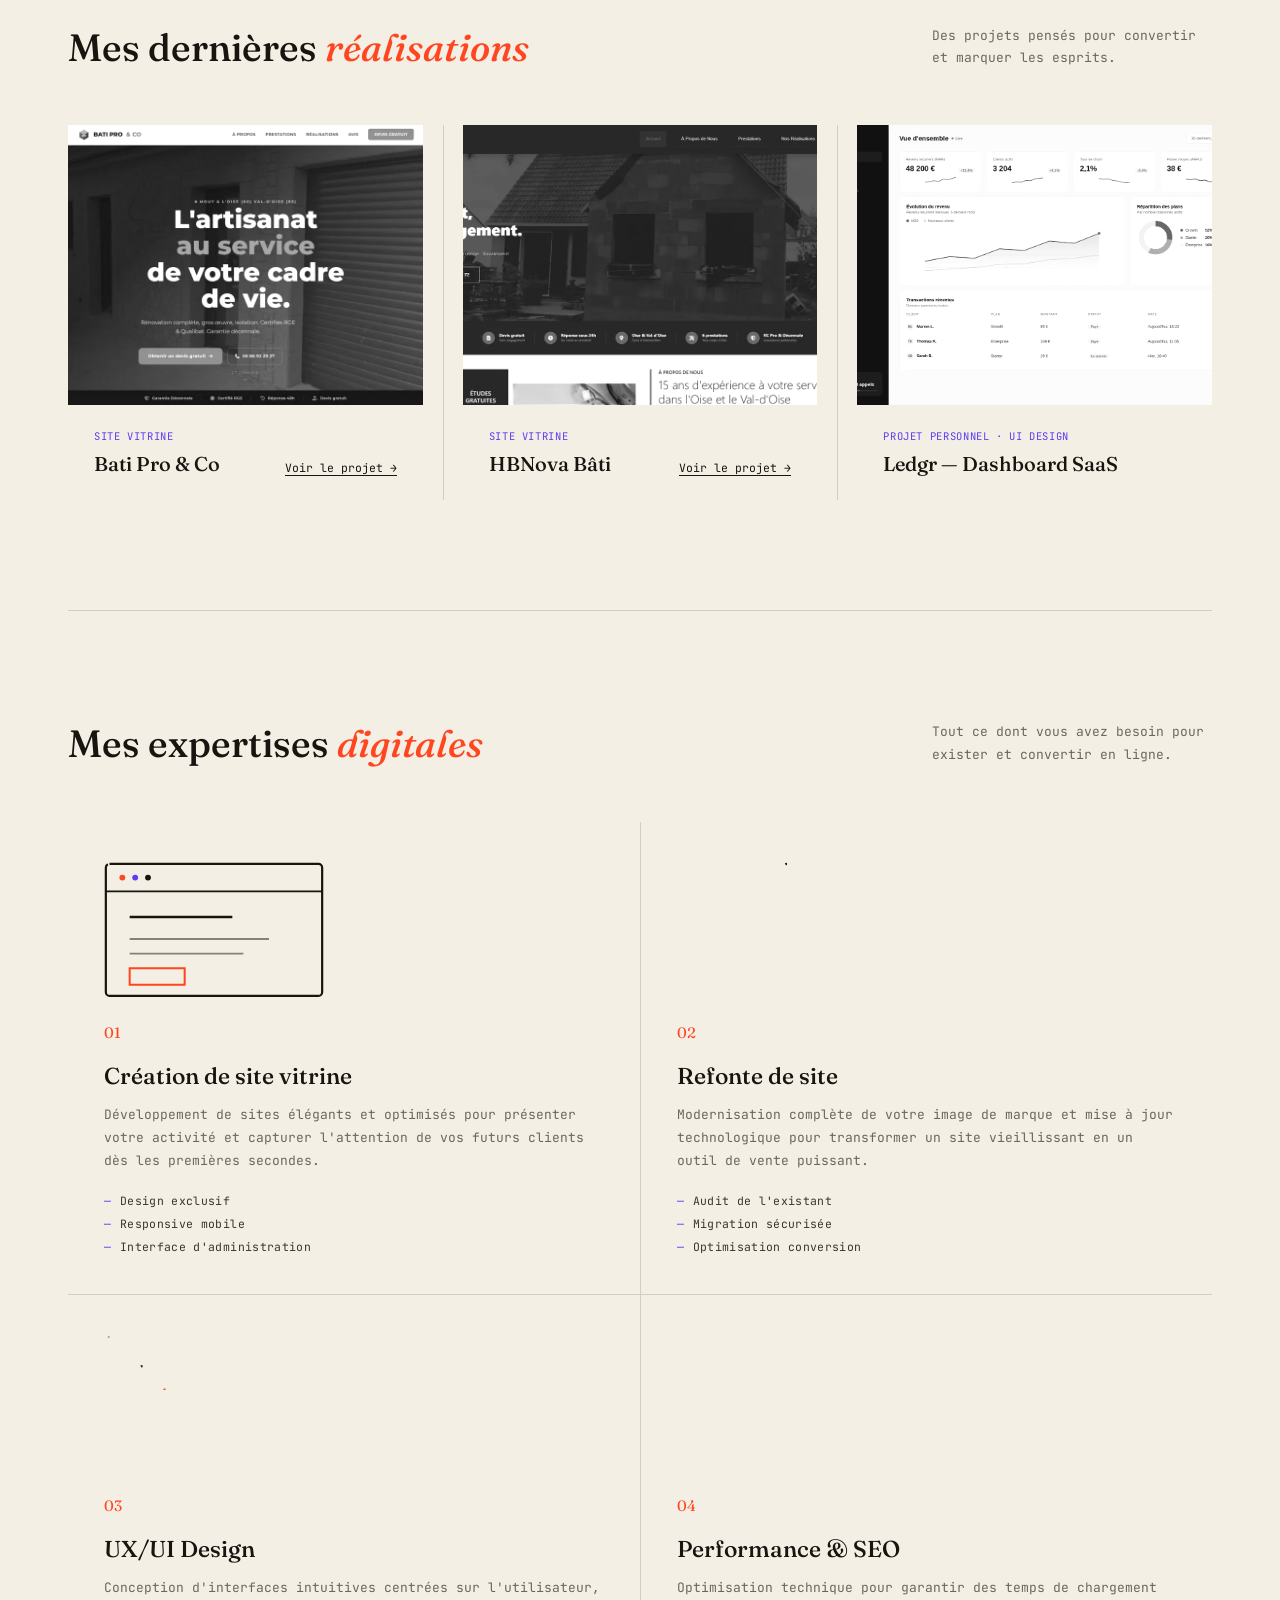
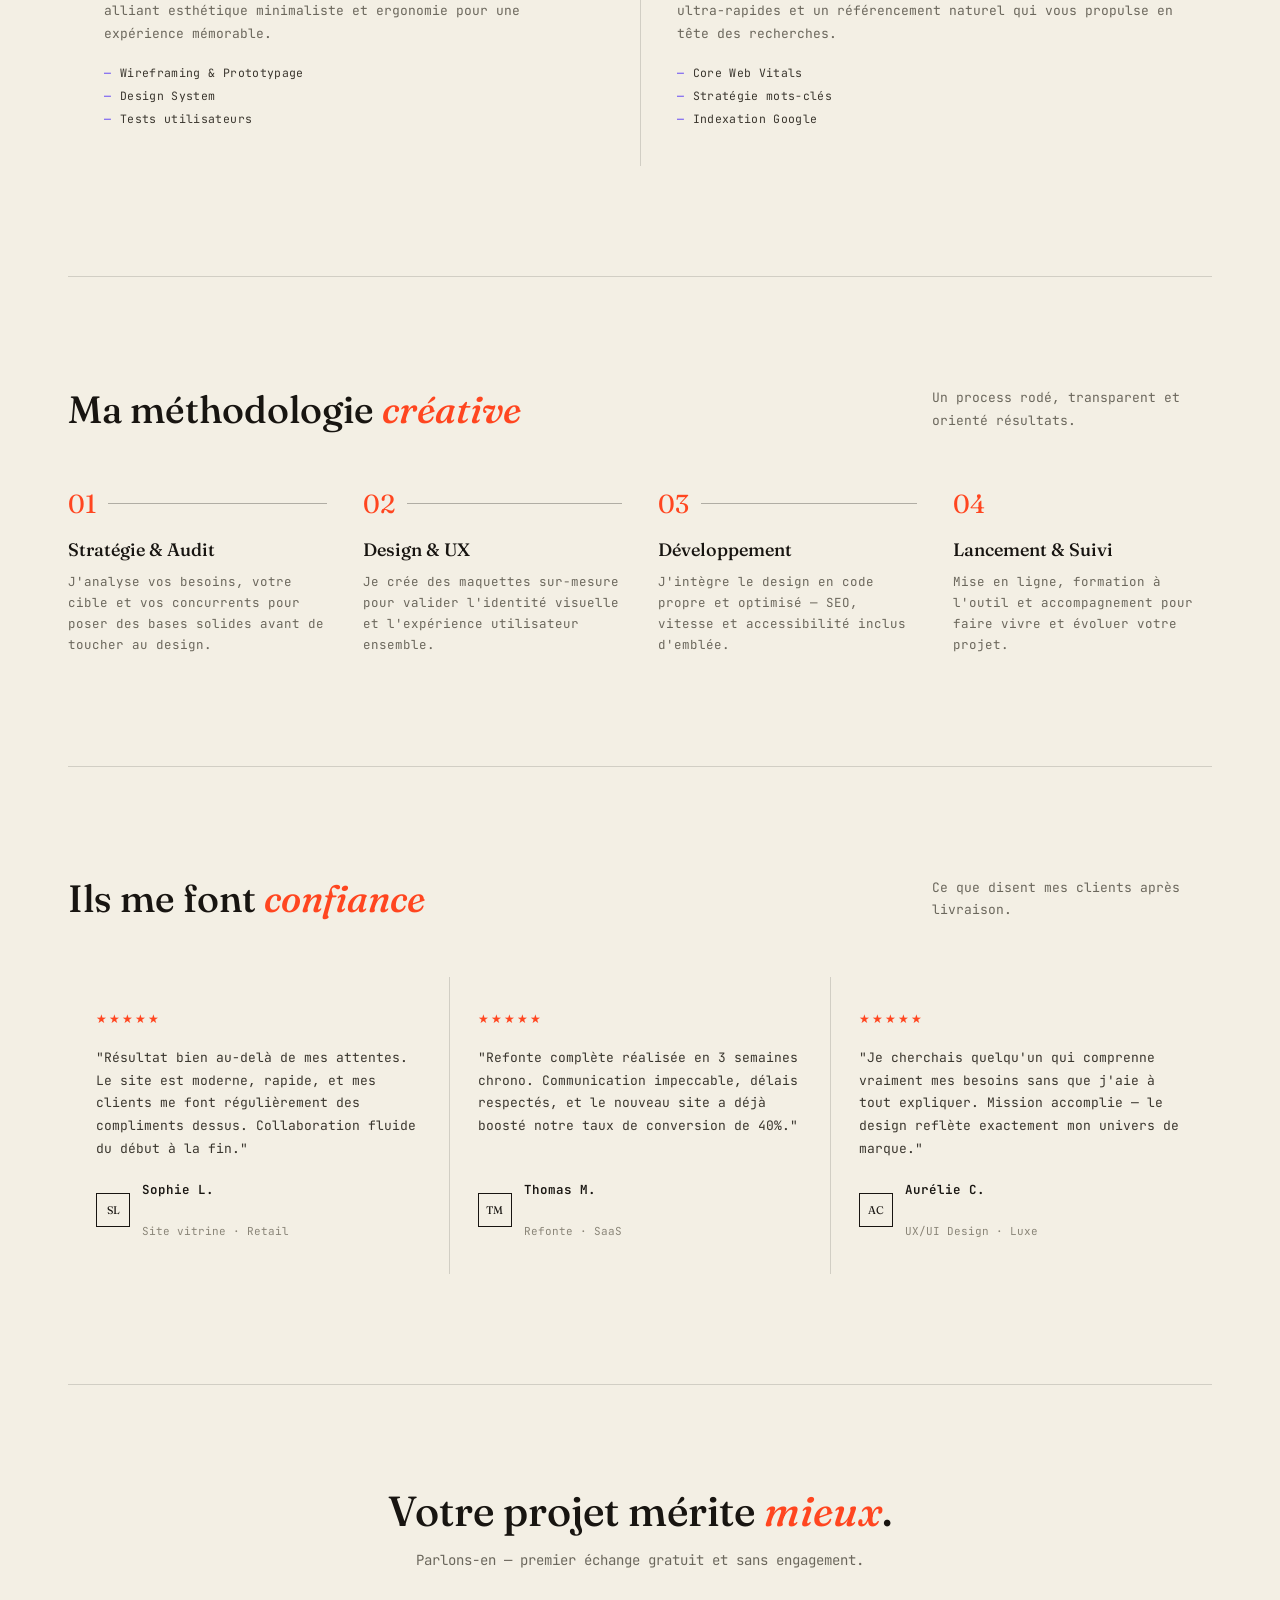
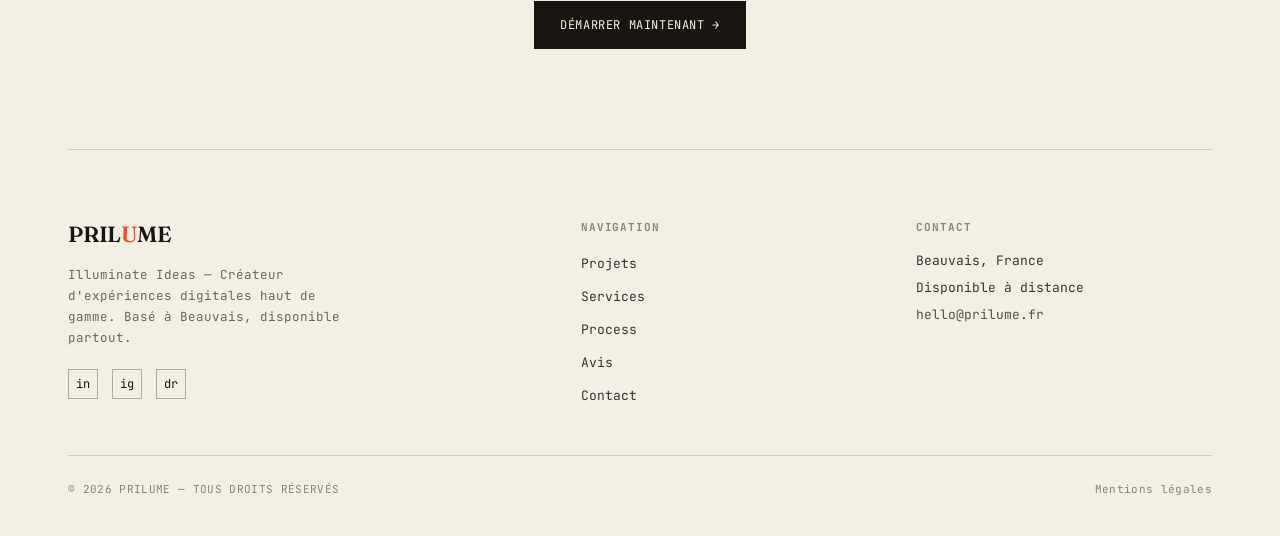
==== commit e5416c1c: "Add files via upload" ====
--- a/index.html
+++ b/index.html
@@ -121,14 +121,18 @@
     <a href="#avis">Avis</a>
   </nav>
   <div style="display:flex; align-items:center; gap:12px;">
-    <button class="theme-toggle" id="themeToggle" aria-label="Changer de thème">
-      <svg class="icon-prism-filled" viewBox="0 0 20 20" fill="none">
-        <polygon points="6,4 6,16 16,10" fill="var(--ink)"/>
-      </svg>
-      <svg class="icon-prism-outline" viewBox="0 0 20 20" fill="none">
-        <polygon points="6,4 6,16 16,10" stroke="var(--ink)" stroke-width="1.4" stroke-linejoin="round"/>
-      </svg>
-    </button>
+    <div class="theme-toggle" id="themeToggle" role="button" tabindex="0" aria-label="Changer de theme">
+      <div class="toggle-thumb" id="toggleThumb">
+        <svg class="toggle-rays" width="46" height="20" viewBox="0 0 46 20" overflow="visible">
+          <line x1="0" y1="10" x2="40" y2="4"  stroke="var(--ray-1)" stroke-width="1.2" opacity="0.85"/>
+          <line x1="0" y1="10" x2="42" y2="10" stroke="var(--ray-2)" stroke-width="1"   opacity="0.55"/>
+          <line x1="0" y1="10" x2="40" y2="16" stroke="var(--ray-3)" stroke-width="0.8" opacity="0.3"/>
+        </svg>
+        <svg class="toggle-mark" viewBox="0 0 24 24" fill="none">
+          <polygon points="5,17 19,17 12,5" fill="var(--paper)" stroke="var(--ink)" stroke-width="1.3" stroke-linejoin="round"/>
+        </svg>
+      </div>
+    </div>
     <a href="contact.html" class="cta-tag">Contact →</a>
   </div>
 </header>
@@ -698,7 +702,7 @@
     } catch(e){ /* Web Audio indisponible : on ignore silencieusement */ }
   }
 
-  document.getElementById("themeToggle").addEventListener("click", ()=>{
+  function toggleTheme(){
     const isDark = document.documentElement.getAttribute("data-theme") === "dark";
     if(isDark){
       document.documentElement.removeAttribute("data-theme");
@@ -709,6 +713,15 @@
       localStorage.setItem("prilume-theme", "dark");
       playToggleSound(true);
     }
+  }
+
+  const themeToggleEl = document.getElementById("themeToggle");
+  themeToggleEl.addEventListener("click", toggleTheme);
+  themeToggleEl.addEventListener("keydown", (e)=>{
+    if(e.key === "Enter" || e.key === " "){
+      e.preventDefault();
+      toggleTheme();
+    }
   });
 </script>
 
--- a/style.css
+++ b/style.css
@@ -16,6 +16,9 @@
   --orange-dark: #e2551f;
   --violet: #5B3DF5;
   --violet-dark: #3d2ba3;
+  --ray-1: #E14B3C;
+  --ray-2: #3B5BDB;
+  --ray-3: #8a8578;
 }
 
 :root[data-theme="dark"]{
@@ -31,10 +34,14 @@
   --orange-dark: #E8703F;
   --violet: #9482FF;
   --violet-dark: #6952E0;
-}
-
-body, .btn-ink, .theme-toggle, .project-media img{
-  transition: background-color .35s ease, color .35s ease, border-color .35s ease;
+  --ray-1: #6366F1;
+  --ray-2: #8B5CF6;
+  --ray-3: #6b675c;
+}
+
+/* Transition globale et douce sur tout ce qui reagit au changement de theme */
+body, body *{
+  transition: background-color .45s ease, color .45s ease, border-color .45s ease, fill .45s ease, stroke .45s ease;
 }
 
 *{ box-sizing:border-box; margin:0; padding:0; }
@@ -83,17 +90,35 @@
 }
 .cta-tag:hover{ background:var(--ink); color:var(--paper); }
 
+/* ============ TOGGLE THEME (prisme qui glisse) ============ */
 .theme-toggle{
-  width:38px; height:38px; border:1px solid var(--line-strong);
-  display:flex; align-items:center; justify-content:center;
-  background:transparent; cursor:pointer; flex-shrink:0;
+  width:76px; height:32px;
+  border:1px solid var(--line-strong);
+  position:relative; cursor:pointer;
+  background:transparent; flex-shrink:0;
+  overflow:hidden;
 }
 .theme-toggle:hover{ border-color:var(--ink); }
-.theme-toggle svg{ width:16px; height:16px; }
-.theme-toggle .icon-prism-filled{ display:block; }
-.theme-toggle .icon-prism-outline{ display:none; }
-:root[data-theme="dark"] .theme-toggle .icon-prism-filled{ display:none; }
-:root[data-theme="dark"] .theme-toggle .icon-prism-outline{ display:block; }
+
+.toggle-thumb{
+  position:absolute; top:3px; left:3px;
+  width:24px; height:24px;
+  transition: transform .4s cubic-bezier(.65,0,.35,1), background-color .45s ease, color .45s ease, border-color .45s ease, fill .45s ease, stroke .45s ease;
+}
+:root[data-theme="dark"] .toggle-thumb{ transform:translateX(44px); }
+
+.toggle-mark{ width:100%; height:100%; overflow:visible; position:relative; z-index:2; }
+
+.toggle-rays{
+  position:absolute; top:50%; left:20px;
+  transform:translateY(-50%);
+  transition: transform .4s ease, left .4s ease, right .4s ease;
+}
+:root[data-theme="dark"] .toggle-rays{
+  left:auto; right:20px;
+  transform:translateY(-50%) scaleX(-1);
+}
+.toggle-rays line{ transition: stroke .45s ease, opacity .35s ease; }
 
 /* ============ INDEX TAG (badge/kicker) ============ */
 .index-tag{
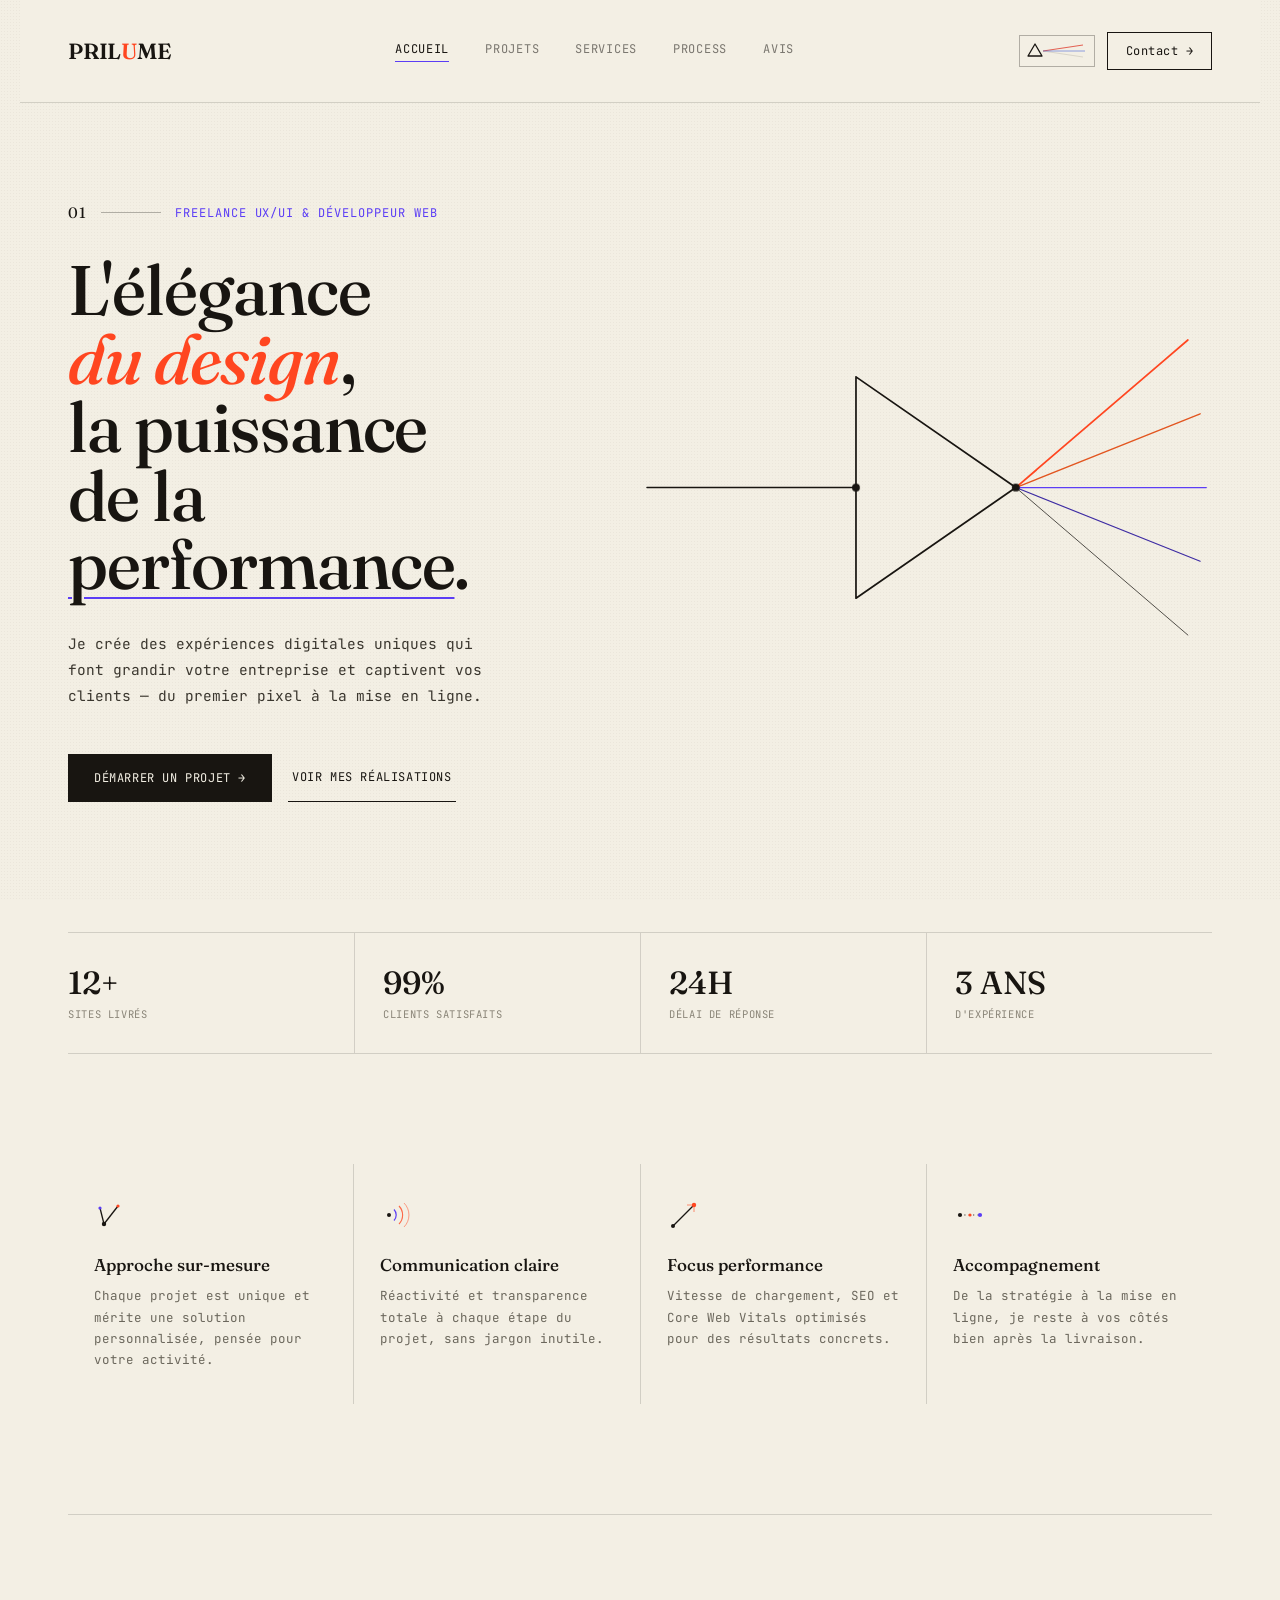
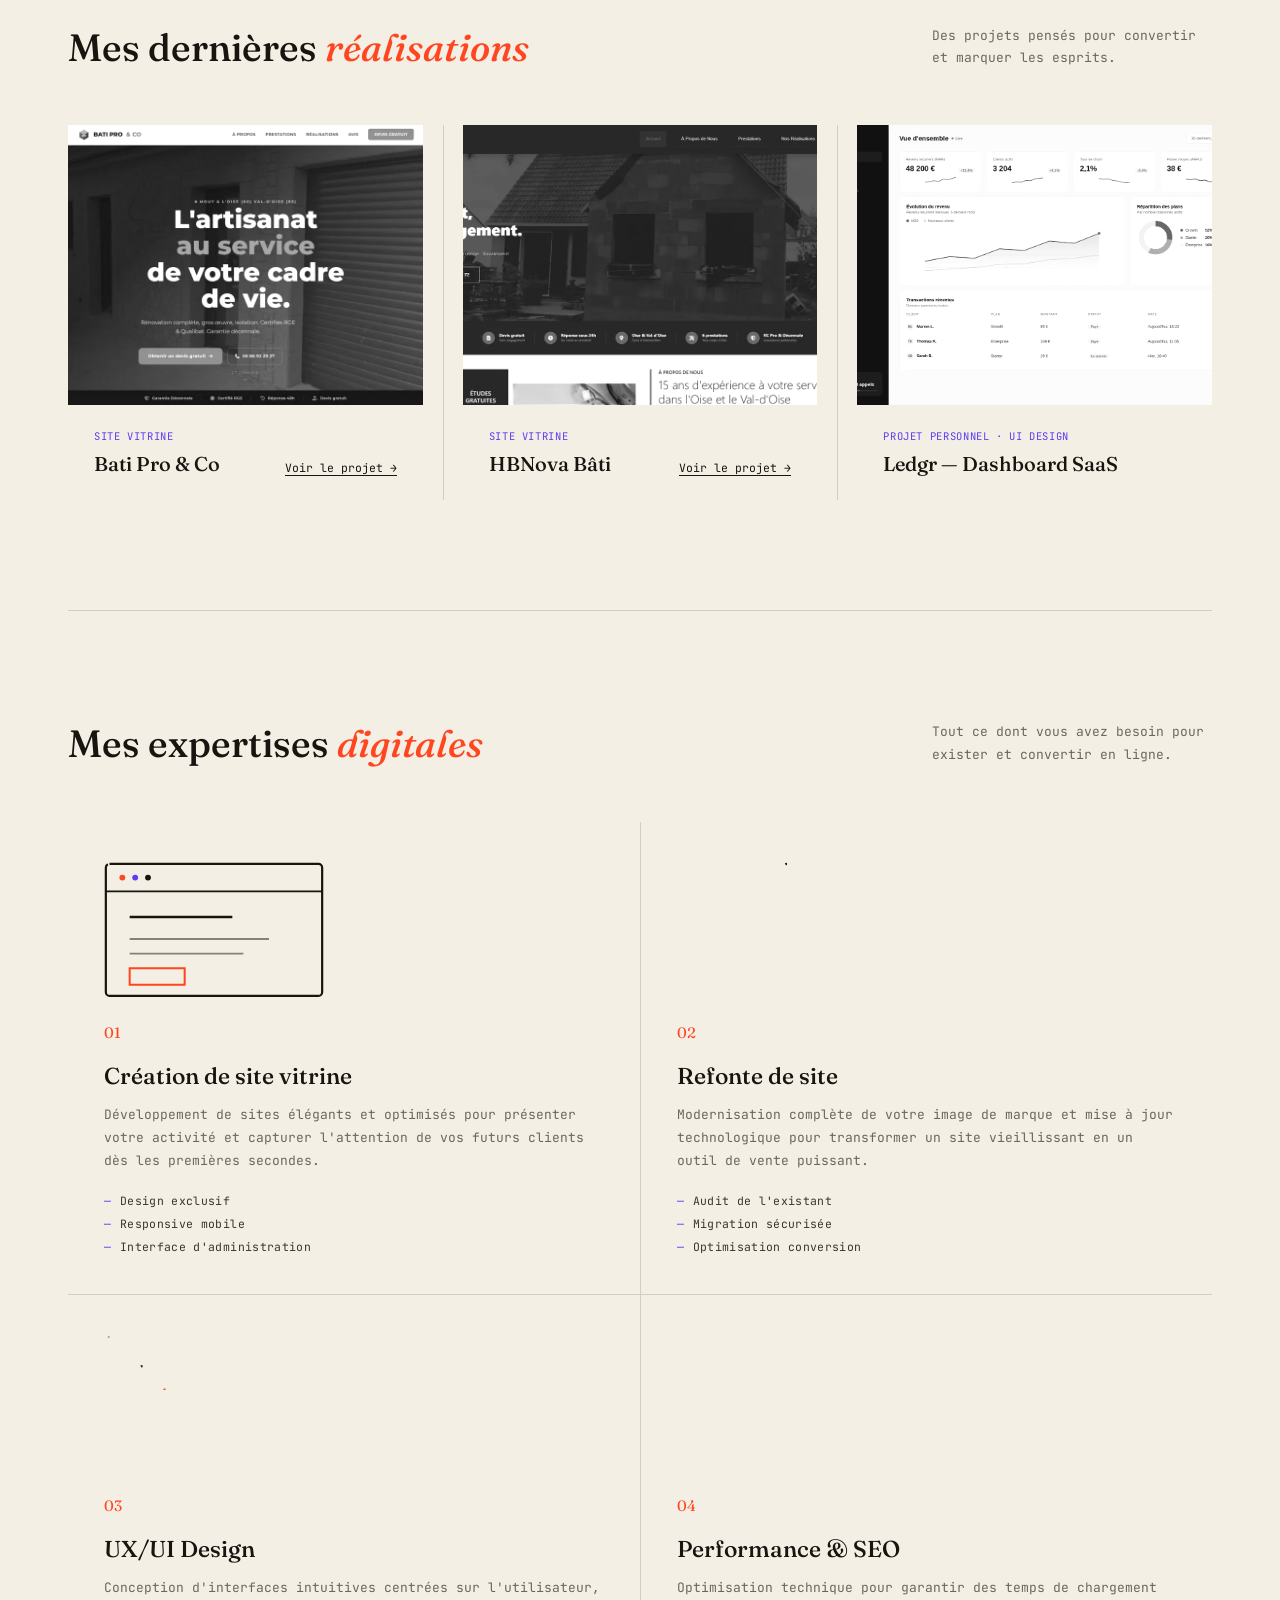
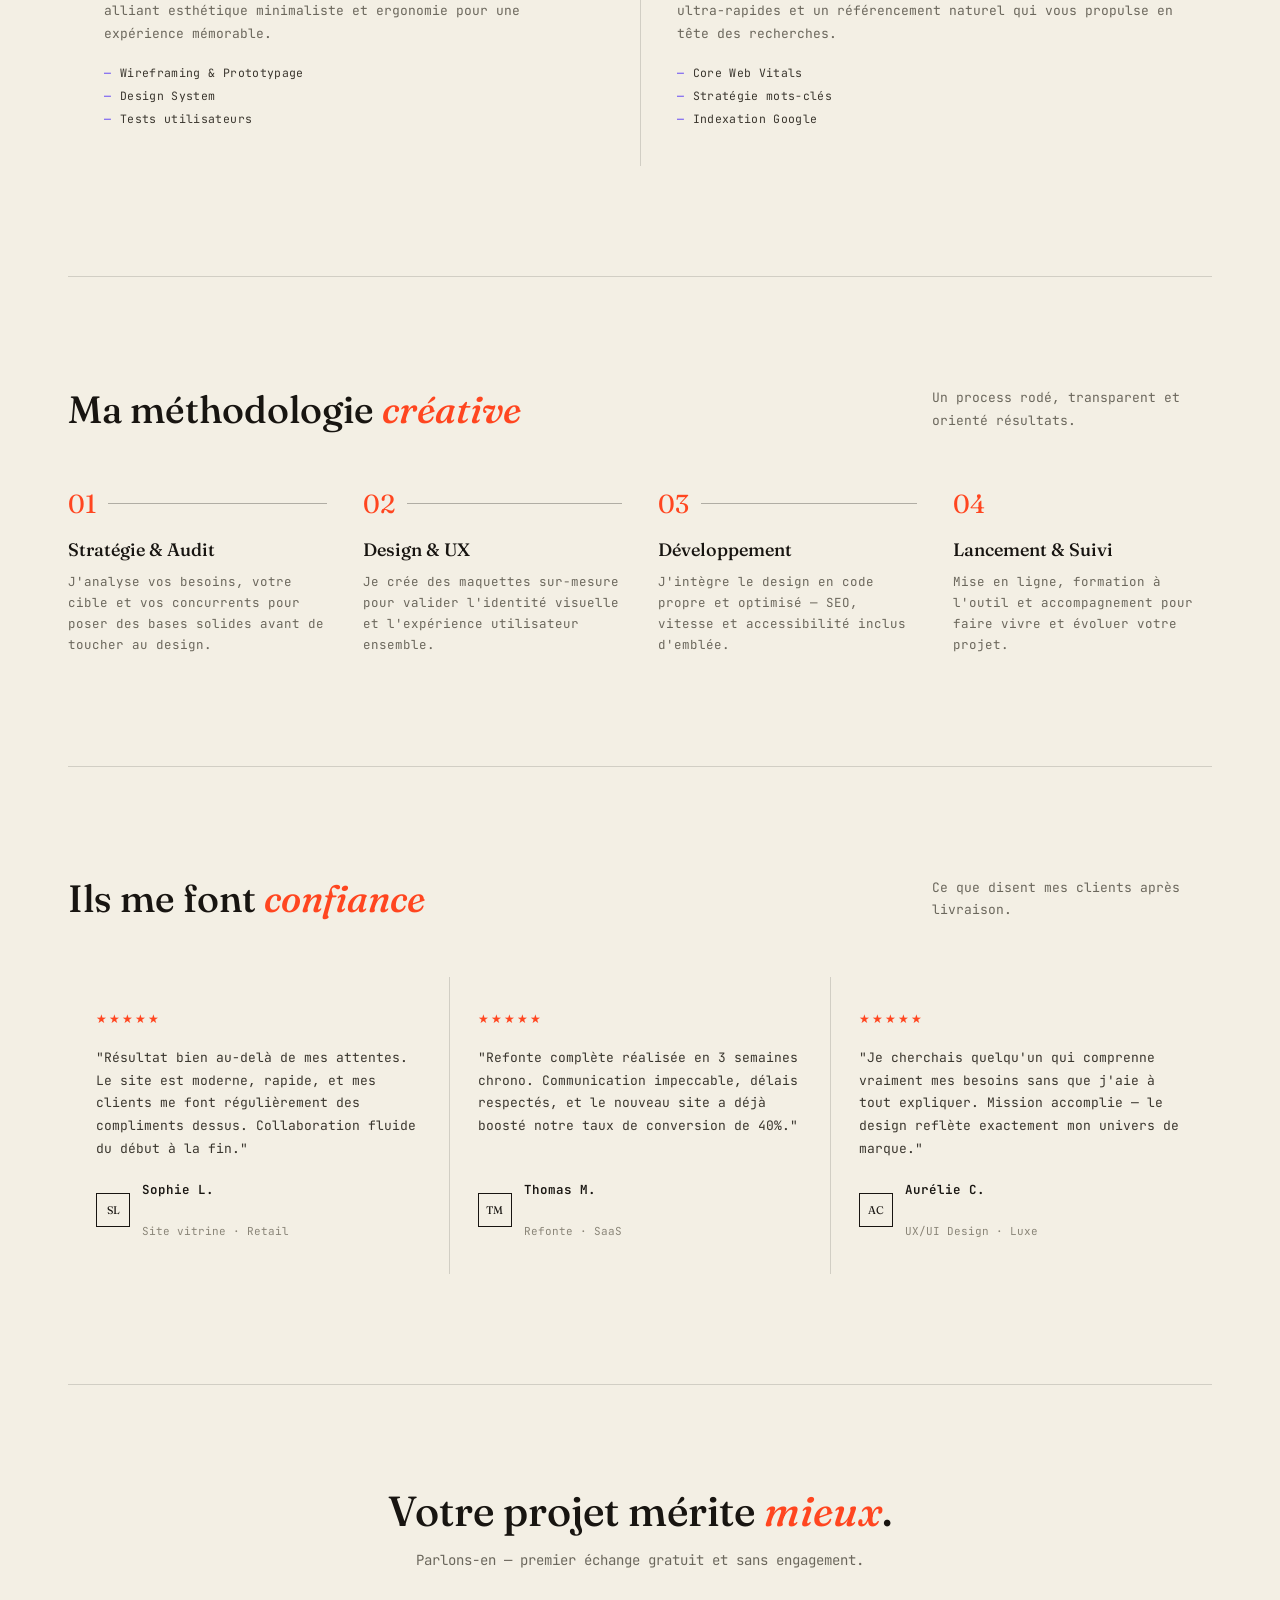
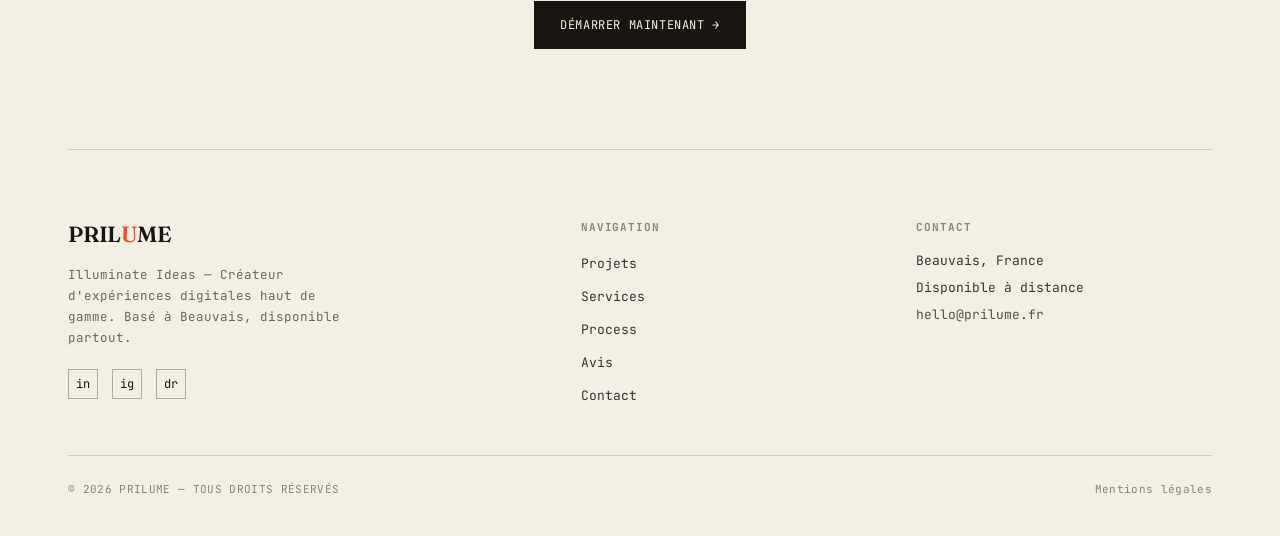
==== commit 0b98f36f: "Add files via upload" ====
--- a/index.html
+++ b/index.html
@@ -121,7 +121,7 @@
     <a href="#avis">Avis</a>
   </nav>
   <div style="display:flex; align-items:center; gap:12px;">
-    <div class="theme-toggle" id="themeToggle" role="button" tabindex="0" aria-label="Changer de theme">
+    <button type="button" class="theme-toggle" id="themeToggle" aria-label="Changer de theme">
       <div class="toggle-thumb" id="toggleThumb">
         <svg class="toggle-rays" width="46" height="20" viewBox="0 0 46 20" overflow="visible">
           <line x1="0" y1="10" x2="40" y2="4"  stroke="var(--ray-1)" stroke-width="1.2" opacity="0.85"/>
@@ -132,10 +132,25 @@
           <polygon points="5,17 19,17 12,5" fill="var(--paper)" stroke="var(--ink)" stroke-width="1.3" stroke-linejoin="round"/>
         </svg>
       </div>
-    </div>
+    </button>
     <a href="contact.html" class="cta-tag">Contact →</a>
+    <button type="button" class="hamburger" id="hamburger" aria-expanded="false" aria-controls="mobileMenu" aria-label="Ouvrir le menu">
+      <span class="bar"></span><span class="bar"></span><span class="bar"></span>
+    </button>
   </div>
 </header>
+
+<div class="mobile-menu" id="mobileMenu" aria-hidden="true">
+  <nav>
+    <a href="#accueil" class="on">Accueil</a>
+    <a href="#projets">Projets</a>
+    <a href="#services">Services</a>
+    <a href="#process">Process</a>
+    <a href="#avis">Avis</a>
+  </nav>
+  <a href="contact.html" class="mobile-menu-cta">Démarrer un projet →</a>
+  <div class="mobile-menu-footer">PRILUME — BEAUVAIS, FRANCE</div>
+</div>
 
 <div class="wrap">
 
@@ -478,6 +493,19 @@
 </div>
 
 <script>
+  const prefersReducedMotion = window.matchMedia("(prefers-reduced-motion: reduce)").matches;
+
+  function showPrismStatic(){
+    document.querySelectorAll("#opticSvg .draw").forEach(el=>{
+      el.style.transition = "none";
+      el.style.strokeDasharray = "none";
+      el.style.strokeDashoffset = "0";
+    });
+    document.querySelectorAll("#opticSvg .dot-pop").forEach(el=>{ el.style.animation = "none"; el.style.opacity = "1"; el.style.transform = "scale(1)"; });
+    const caption = document.getElementById("opticCaption");
+    if(caption) caption.classList.add("show");
+  }
+
   function animatePrism(){
     const seq = [
       { id:"p-incident", d:550,  t:0 },
@@ -521,9 +549,13 @@
   document.getElementById("opticSvg").querySelectorAll(".dot-pop")[1].style.animationDelay = "1.3s";
 
   window.addEventListener("load", ()=>{
-    requestAnimationFrame(animatePrism);
-    // boucle douce : relance toute la sequence toutes les 8 secondes
-    setInterval(()=> requestAnimationFrame(animatePrism), 6000);
+    if(prefersReducedMotion){
+      showPrismStatic();
+    } else {
+      requestAnimationFrame(animatePrism);
+      // boucle douce : relance toute la sequence toutes les 6 secondes
+      setInterval(()=> requestAnimationFrame(animatePrism), 6000);
+    }
   });
 
   /* Nav active au scroll */
@@ -584,6 +616,12 @@
   function animateCount(el){
     const target = parseInt(el.dataset.count, 10);
     const suffix = el.dataset.suffix || "";
+
+    if(prefersReducedMotion){
+      el.textContent = target + suffix;
+      return;
+    }
+
     const duration = 1400;
     const start = performance.now();
 
@@ -645,7 +683,22 @@
     });
   }
 
+  function showIllustrationStatic(svg){
+    svg.querySelectorAll(".s-draw").forEach(el=>{
+      el.style.transition = "none";
+      el.style.strokeDasharray = "none";
+      el.style.strokeDashoffset = "0";
+    });
+    svg.querySelectorAll(".s-dot").forEach(el=> el.classList.add("show"));
+    svg.querySelectorAll(".s-fade").forEach(el=> el.classList.add("show"));
+  }
+
   document.querySelectorAll(".service-illu").forEach((svg, index)=>{
+    if(prefersReducedMotion){
+      showIllustrationStatic(svg);
+      return;
+    }
+
     // prepare l'etat initial (invisible) avant tout scroll
     svg.querySelectorAll(".s-draw").forEach(el=>{
       const len = el.getTotalLength ? el.getTotalLength() : 0;
@@ -715,14 +768,40 @@
     }
   }
 
-  const themeToggleEl = document.getElementById("themeToggle");
-  themeToggleEl.addEventListener("click", toggleTheme);
-  themeToggleEl.addEventListener("keydown", (e)=>{
-    if(e.key === "Enter" || e.key === " "){
-      e.preventDefault();
-      toggleTheme();
+  document.getElementById("themeToggle").addEventListener("click", toggleTheme);
+</script>
+
+<script>
+  (function(){
+    const hamburger = document.getElementById("hamburger");
+    const mobileMenu = document.getElementById("mobileMenu");
+    let lastFocused = null;
+
+    function openMenu(){
+      mobileMenu.classList.add("open");
+      mobileMenu.setAttribute("aria-hidden", "false");
+      hamburger.setAttribute("aria-expanded", "true");
+      document.body.style.overflow = "hidden";
+      lastFocused = document.activeElement;
+      const firstLink = mobileMenu.querySelector("a");
+      if(firstLink) firstLink.focus();
     }
-  });
+    function closeMenu(){
+      mobileMenu.classList.remove("open");
+      mobileMenu.setAttribute("aria-hidden", "true");
+      hamburger.setAttribute("aria-expanded", "false");
+      document.body.style.overflow = "";
+      if(lastFocused) lastFocused.focus();
+    }
+    hamburger.addEventListener("click", ()=>{
+      const isOpen = hamburger.getAttribute("aria-expanded") === "true";
+      isOpen ? closeMenu() : openMenu();
+    });
+    mobileMenu.querySelectorAll("a").forEach(a=> a.addEventListener("click", closeMenu));
+    document.addEventListener("keydown", (e)=>{
+      if(e.key === "Escape" && mobileMenu.classList.contains("open")) closeMenu();
+    });
+  })();
 </script>
 
 </body>
--- a/style.css
+++ b/style.css
@@ -22,8 +22,8 @@
 }
 
 :root[data-theme="dark"]{
-  --paper: #16130F;
-  --paper-2: #1E1A14;
+  --paper: #0C0B09;
+  --paper-2: #14120E;
   --ink: #F1ECDF;
   --ink-soft: #D9D3C3;
   --ink-mute: #A29C8C;
@@ -71,7 +71,8 @@
   display:flex; align-items:center; justify-content:space-between;
   padding:32px 48px; max-width:1240px; margin:0 auto;
   border-bottom:1px solid var(--line);
-  position:relative; z-index:20;
+  position:sticky; top:0; z-index:40;
+  background:var(--paper);
 }
 @media (max-width:800px){ header.site-header{ padding:24px; } }
 
@@ -89,6 +90,58 @@
   border:1px solid var(--ink); text-decoration:none; white-space:nowrap;
 }
 .cta-tag:hover{ background:var(--ink); color:var(--paper); }
+@media (max-width:900px){ .cta-tag{ display:none; } }
+
+/* ============ HAMBURGER (mobile uniquement) ============ */
+.hamburger{
+  display:none;
+  width:32px; height:32px;
+  border:none; background:none; cursor:pointer;
+  padding:0; flex-shrink:0; position:relative; z-index:60;
+  appearance:none; -webkit-appearance:none;
+}
+@media (max-width:900px){ .hamburger{ display:block; } }
+.hamburger:focus-visible{ outline:2px solid var(--violet); outline-offset:3px; }
+
+.hamburger .bar{
+  position:absolute; left:5px; right:5px; height:1.4px; background:var(--ink);
+  transition: transform .3s ease, opacity .2s ease, background-color .45s ease;
+}
+.hamburger .bar:nth-child(1){ top:11px; }
+.hamburger .bar:nth-child(2){ top:16px; }
+.hamburger .bar:nth-child(3){ top:21px; }
+.hamburger[aria-expanded="true"] .bar:nth-child(1){ transform:translateY(5px) rotate(45deg); }
+.hamburger[aria-expanded="true"] .bar:nth-child(2){ opacity:0; }
+.hamburger[aria-expanded="true"] .bar:nth-child(3){ transform:translateY(-5px) rotate(-45deg); }
+
+/* ============ MENU MOBILE PLEIN ECRAN ============ */
+.mobile-menu{
+  position:fixed; inset:0; background:var(--paper);
+  z-index:50;
+  display:flex; flex-direction:column; justify-content:center;
+  padding:0 32px;
+  transform:translateY(-100%);
+  transition:transform .4s cubic-bezier(.65,0,.35,1), background-color .45s ease;
+}
+.mobile-menu.open{ transform:translateY(0); }
+
+.mobile-menu nav{ display:flex; flex-direction:column; width:100%; }
+.mobile-menu nav a{
+  font-family:'Fraunces', serif; font-size:clamp(28px,9vw,40px); font-weight:500;
+  color:var(--ink); text-decoration:none; padding:14px 0;
+  border-bottom:1px solid var(--line);
+}
+.mobile-menu nav a.on{ color:var(--orange); }
+
+.mobile-menu-cta{
+  margin-top:32px; align-self:flex-start;
+  font-size:13px; letter-spacing:0.05em; padding:16px 26px;
+  background:var(--ink); color:var(--paper); text-decoration:none;
+}
+
+.mobile-menu-footer{
+  margin-top:36px; font-size:11px; letter-spacing:0.05em; color:var(--ink-faint);
+}
 
 /* ============ TOGGLE THEME (prisme qui glisse) ============ */
 .theme-toggle{
@@ -97,8 +150,11 @@
   position:relative; cursor:pointer;
   background:transparent; flex-shrink:0;
   overflow:hidden;
+  padding:0; appearance:none; -webkit-appearance:none;
+  font:inherit;
 }
 .theme-toggle:hover{ border-color:var(--ink); }
+.theme-toggle:focus-visible{ outline:2px solid var(--violet); outline-offset:2px; }
 
 .toggle-thumb{
   position:absolute; top:3px; left:3px;
@@ -358,3 +414,15 @@
 @media (max-width:700px){
   .floating-cta{ bottom:18px; right:18px; left:18px; justify-content:center; padding:14px 20px; }
 }
+
+/* ============ PREFERS-REDUCED-MOTION ============
+   Coupe toutes les animations/transitions CSS pour les visiteurs ayant demande
+   une reduction des animations au niveau systeme (accessibilite vestibulaire). */
+@media (prefers-reduced-motion: reduce){
+  *, *::before, *::after{
+    animation-duration: 0.001ms !important;
+    animation-iteration-count: 1 !important;
+    transition-duration: 0.001ms !important;
+    scroll-behavior: auto !important;
+  }
+}
